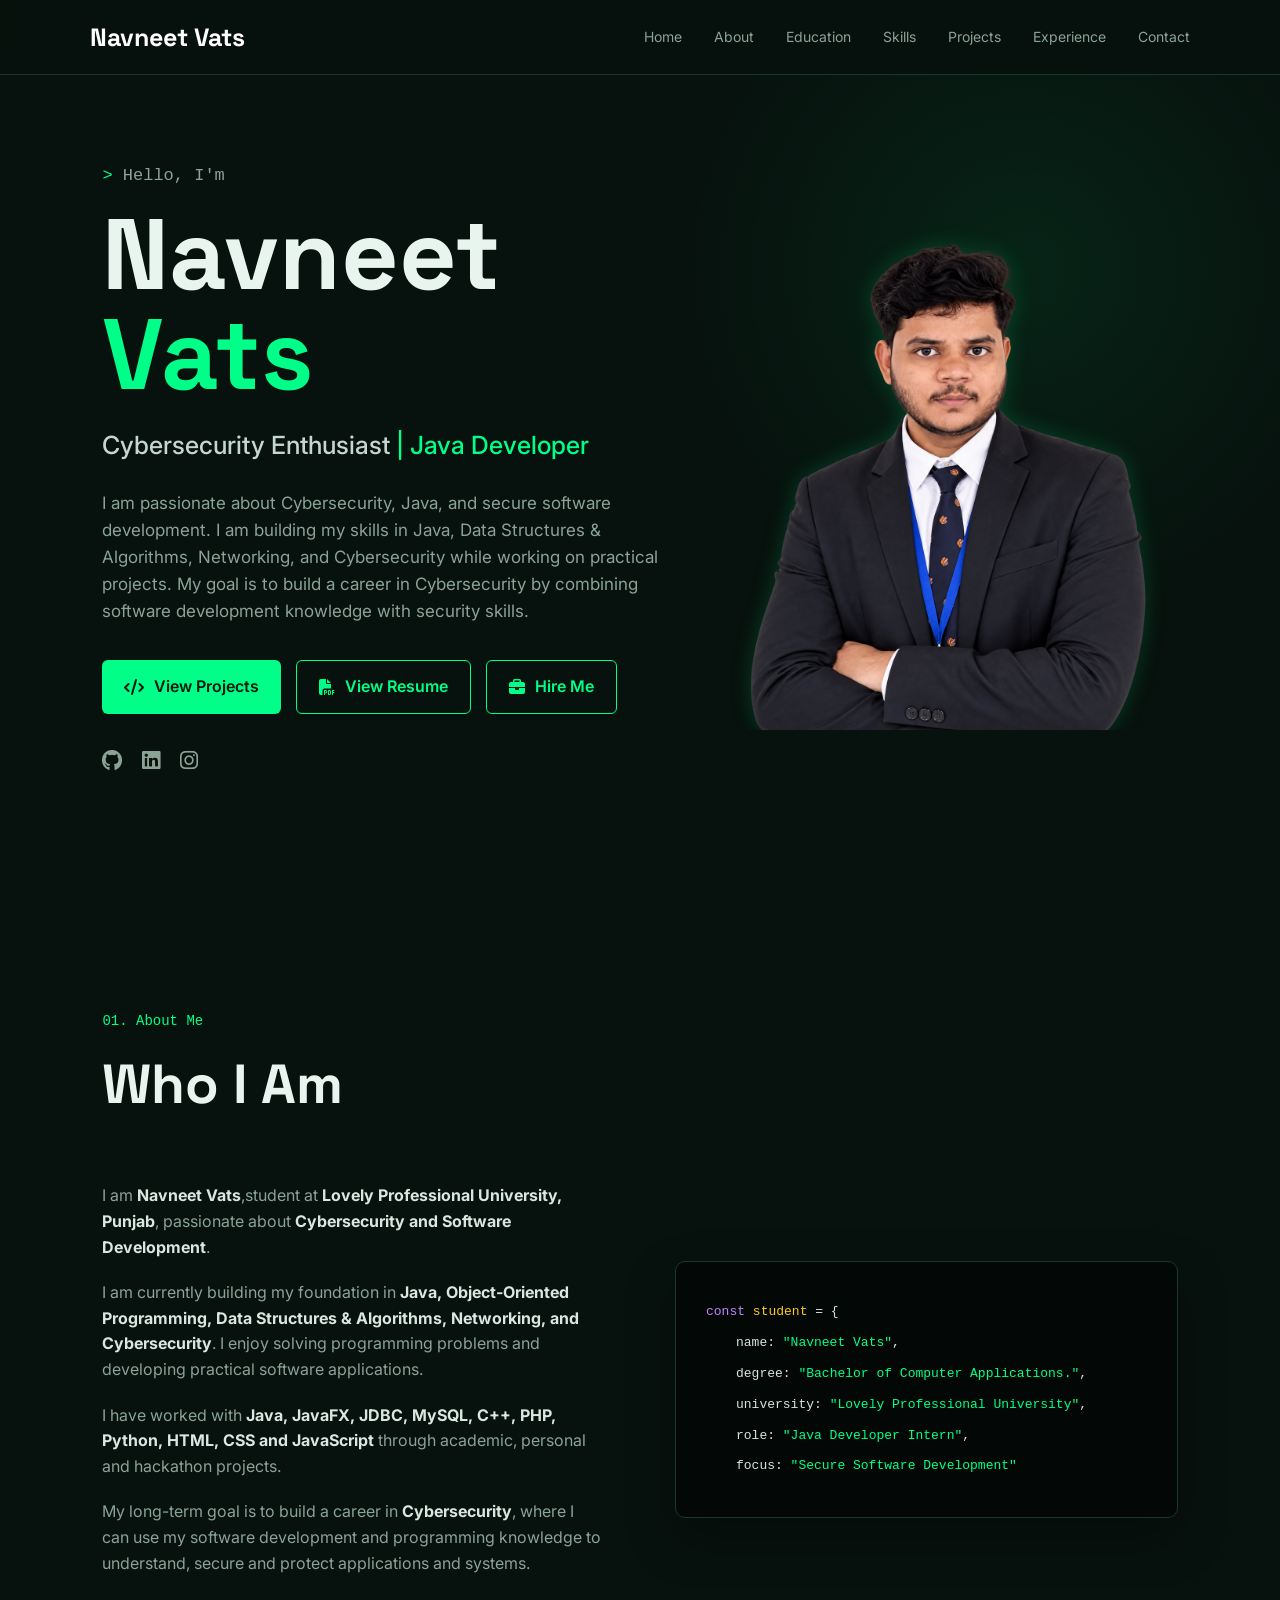
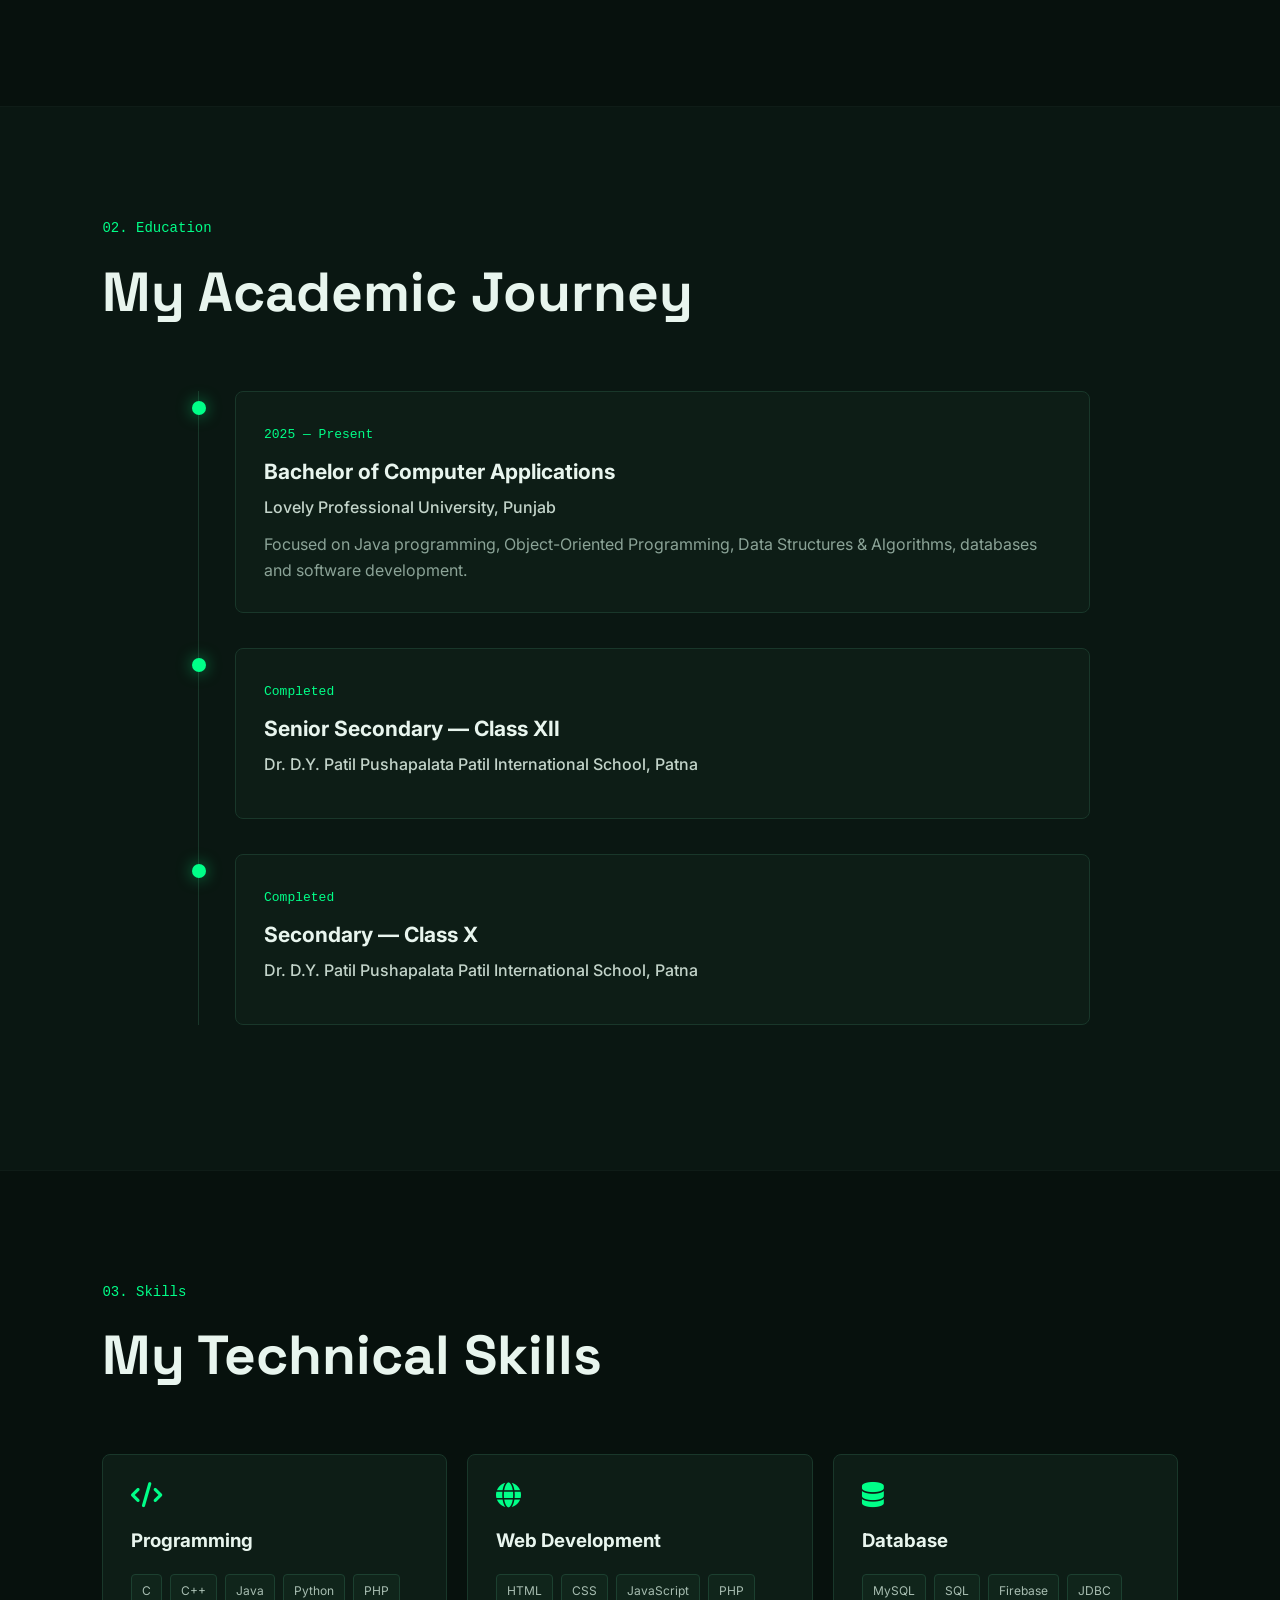
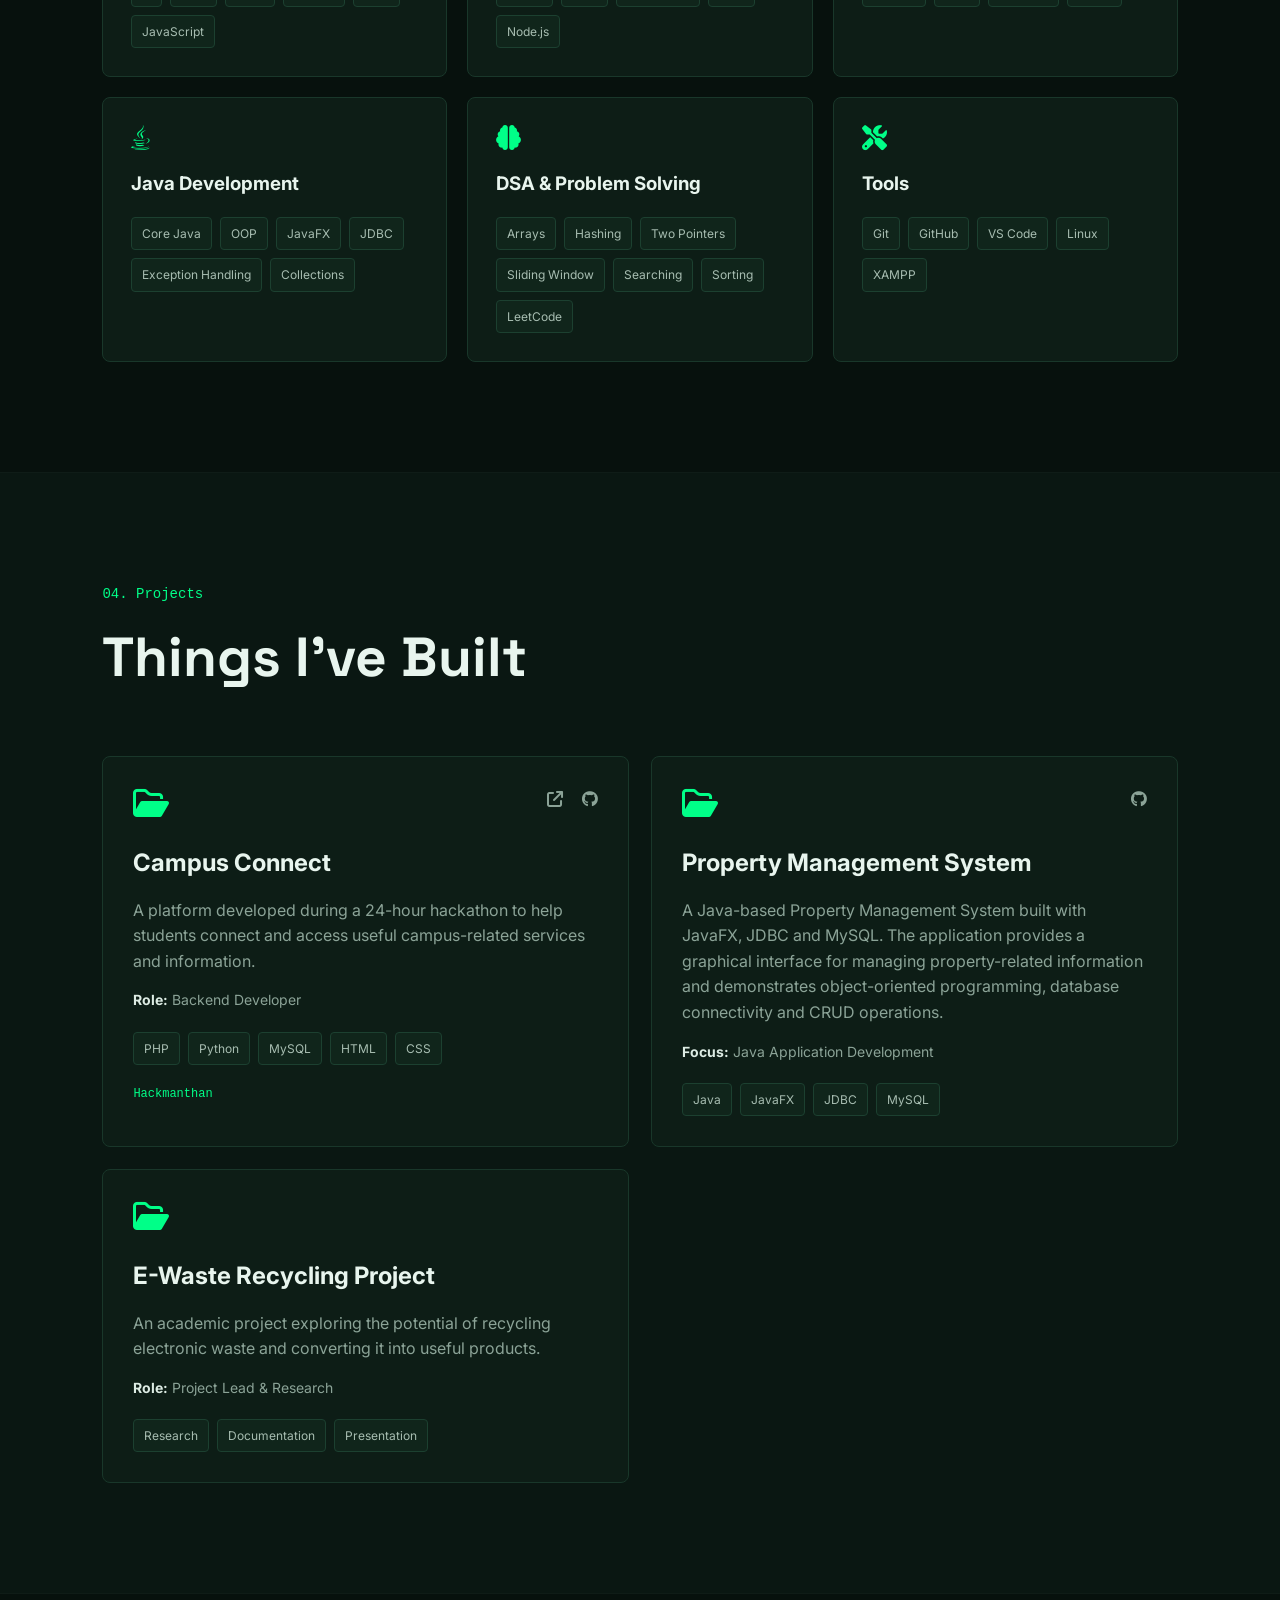
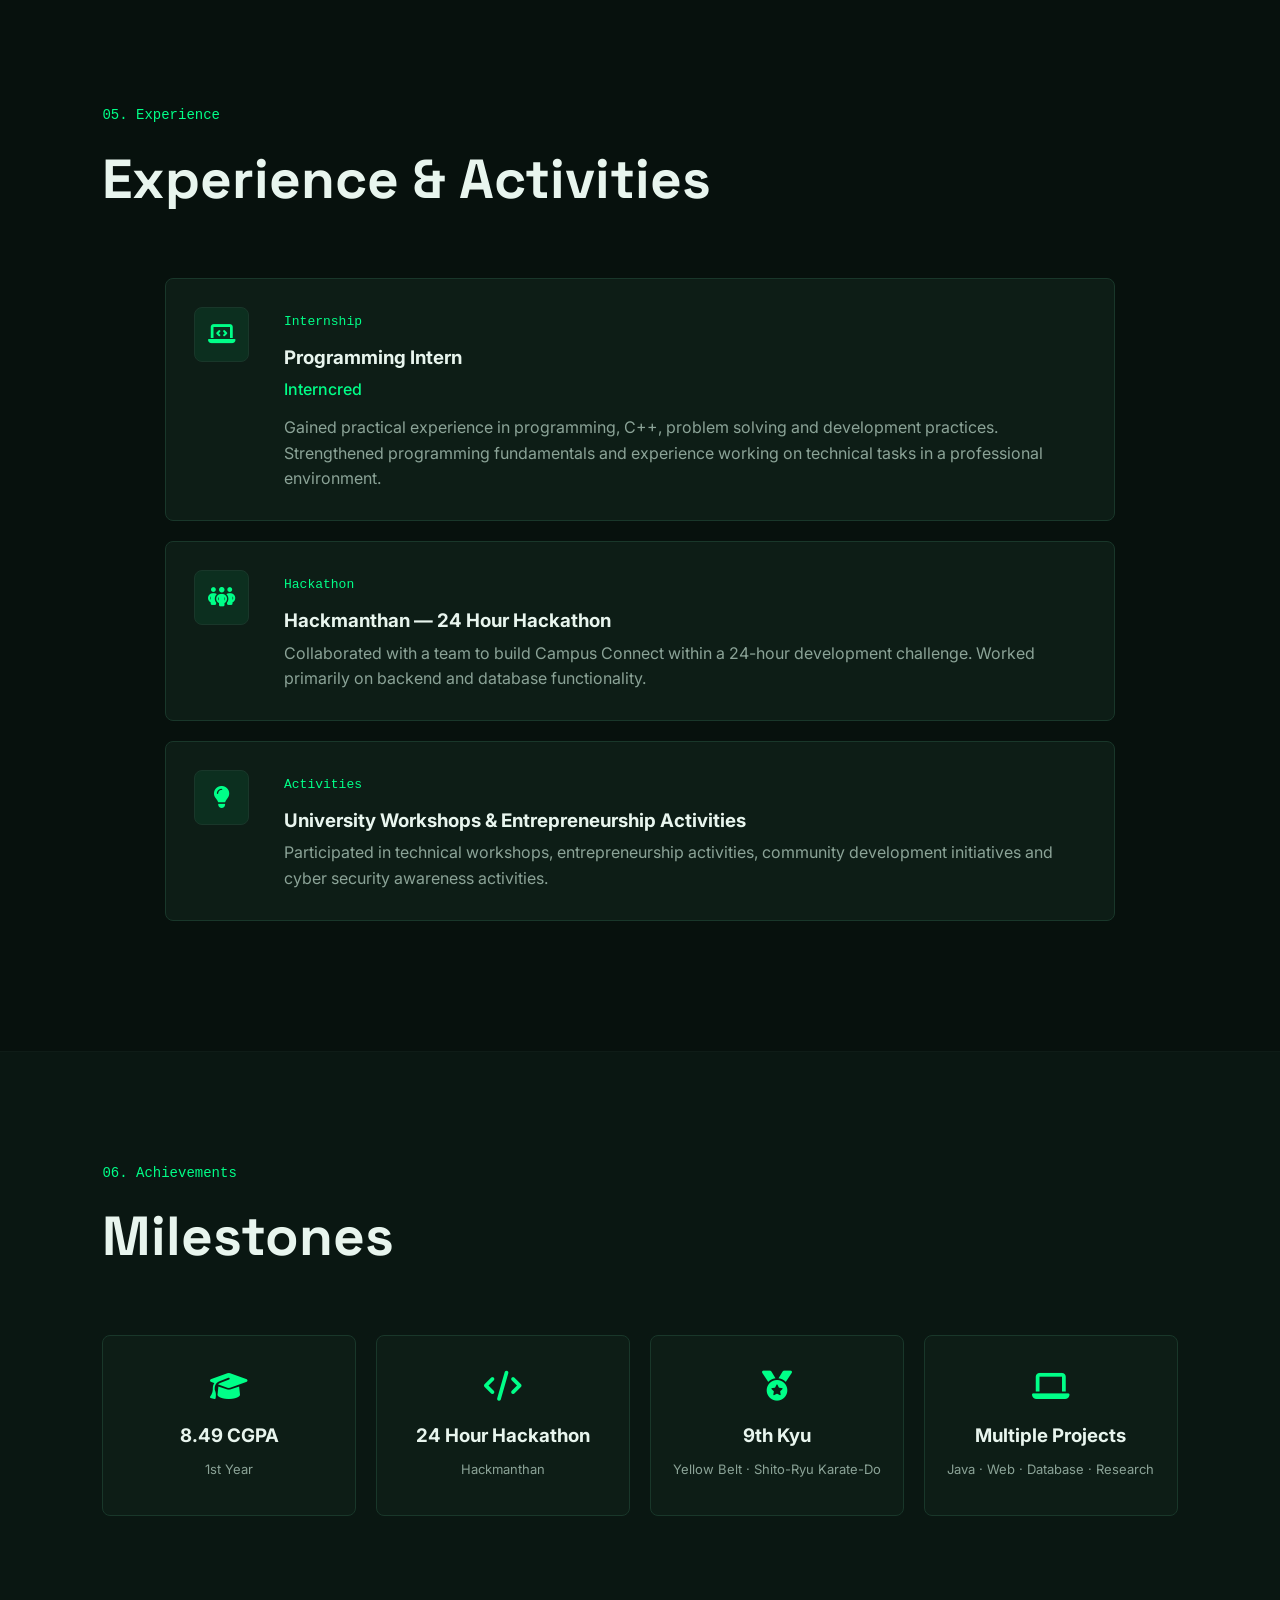
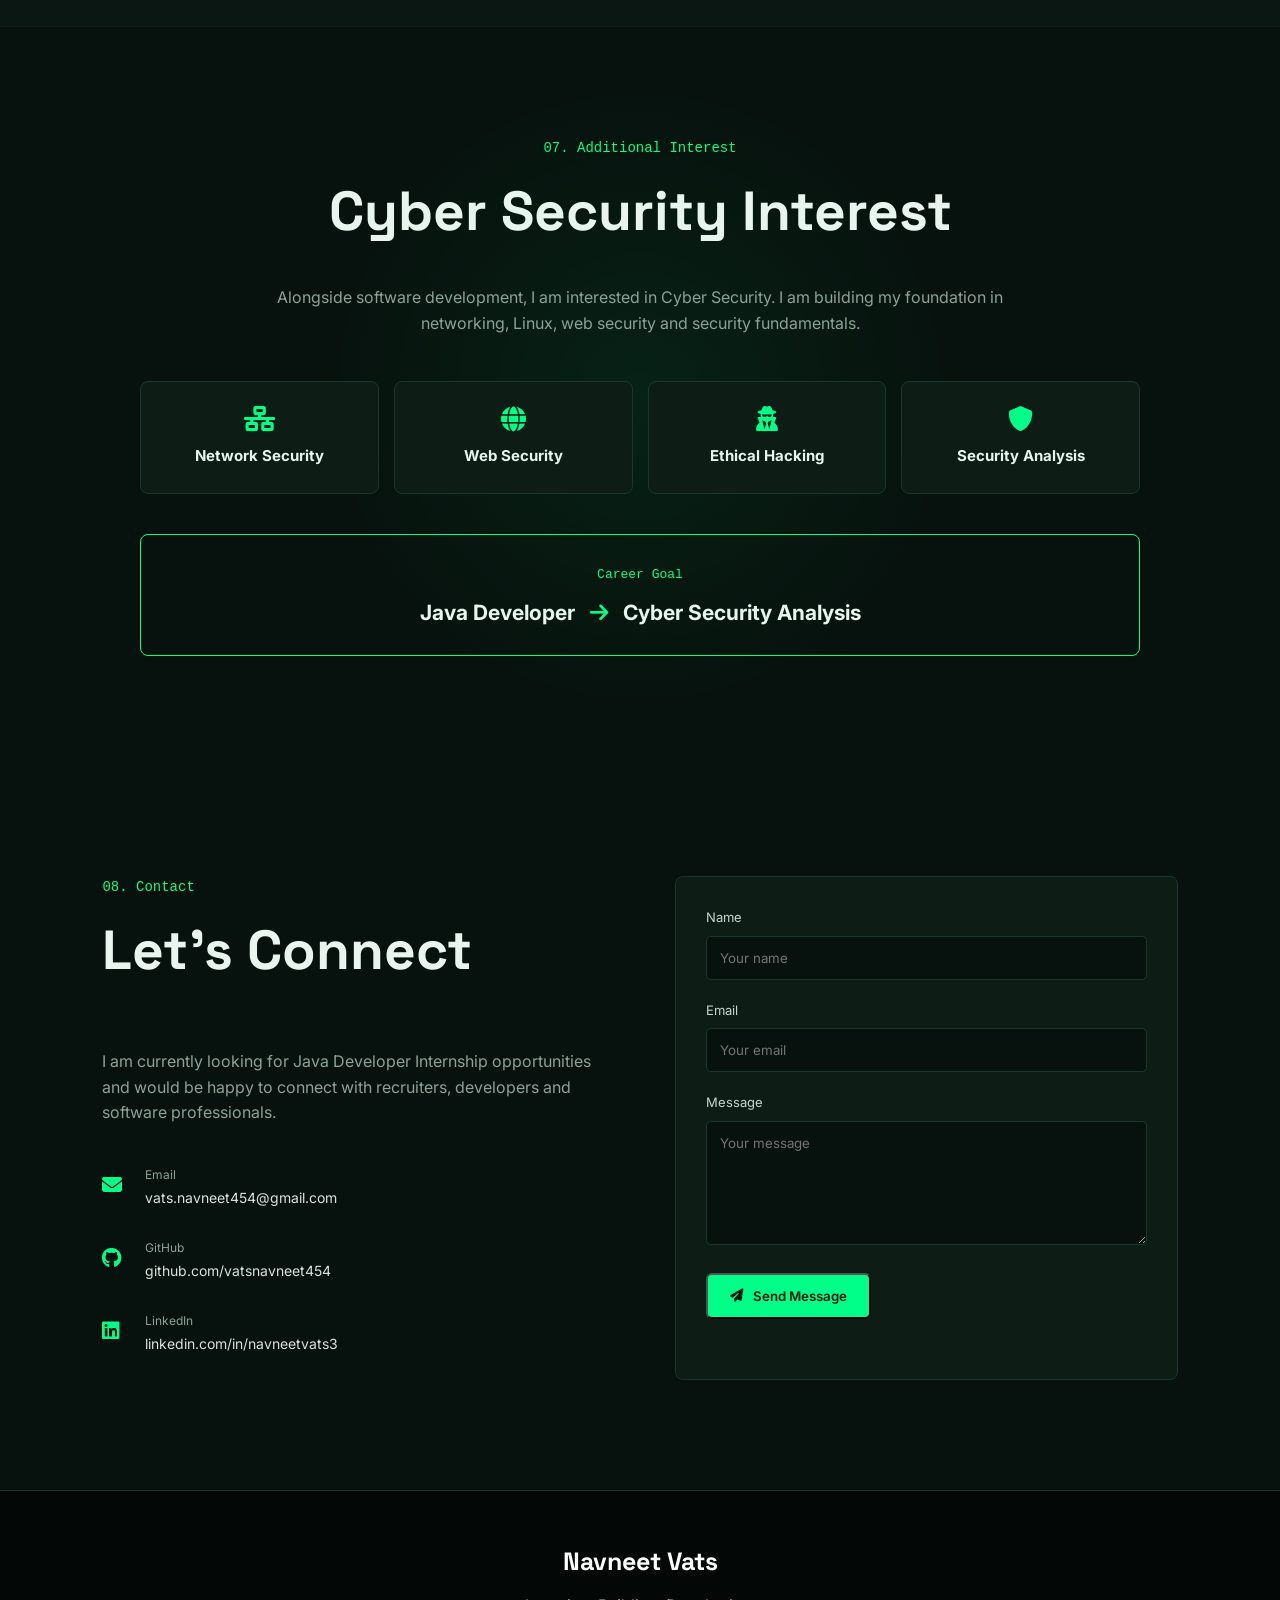
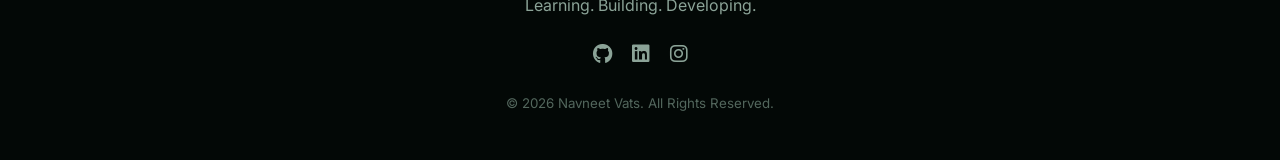
==== index.html @ 46a9fe03 "thora changes kiye hai to dekh lena" ====
<!DOCTYPE html>
<html lang="en">

<head>
    <meta charset="UTF-8">
    <meta name="viewport" content="width=device-width, initial-scale=1.0">

    <title>Navneet Vats | Java Developer Intern</title>



    <!-- Google Font -->
    <link rel="preconnect" href="https://fonts.googleapis.com">
    <link rel="preconnect" href="https://fonts.gstatic.com" crossorigin>
    <link
        href="https://fonts.googleapis.com/css2?family=Inter:wght@400;500;600;700;800&family=Space+Grotesk:wght@500;600;700&display=swap"
        rel="stylesheet">

    <!-- Icons -->
    <link rel="stylesheet" href="https://cdnjs.cloudflare.com/ajax/libs/font-awesome/6.5.2/css/all.min.css">
    <link rel="stylesheet" href="style.css">

<style>
    .photo-terminal-body {
        display: flex;
        align-items: flex-end;
        justify-content: center;
        padding: 0;
        min-height: 430px;
        overflow: hidden;
        background: transparent;
    }

    .profile-photo {
        display: block;
        width: 600px;
        height: 520px;
        object-fit: contain;
        object-position: center bottom;

        /* Remove the white-looking image box */
        background: transparent;

        /* Remove border */
        border: none;

        /* Soft green glow */
        filter: drop-shadow(0 0 10px rgba(0, 255, 136, 0.18));
    }

    @media (max-width: 900px) {
        .photo-terminal-body {
            min-height: 500px;
        }

        .profile-photo {
            width: 600px;
            height: 500px;
        }
    }
</style>

</head>

<body>

    <!-- ================= NAVBAR ================= -->

    <header class="navbar">

        <div class="logo">
            <span></span>Navneet Vats<span></span>
        </div>

        <nav id="navMenu">
            <a href="#home">Home</a>
            <a href="#about">About</a>
            <a href="#education">Education</a>
            <a href="#skills">Skills</a>
            <a href="#projects">Projects</a>
            <a href="#experience">Experience</a>
            <a href="#contact">Contact</a>
        </nav>

        <button class="menu-btn" id="menuBtn">
            <i class="fa-solid fa-bars"></i>
        </button>

    </header>


    <!-- ================= HOME ================= -->

    <section id="home" class="hero">

        <div class="hero-content">

            <p class="intro">
                <span class="green">></span> Hello, I'm
            </p>

            <h1>Navneet <span>Vats</span></h1>

            <h2>
                Cybersecurity Enthusiast <span>| Java Developer</span>
            </h2>

            <p class="hero-description">
                I am passionate about Cybersecurity, Java, and secure software development. I am building
                my skills in Java, Data Structures & Algorithms, Networking, and Cybersecurity while working on
                practical projects. My goal is to build a career in Cybersecurity by combining software development
                knowledge with security skills. </p>

            <div class="hero-buttons">

                <a href="#projects" class="btn primary">
                    <i class="fa-solid fa-code"></i>
                    View Projects
                </a>

                <a href="https://drive.google.com/file/d/1guQV1LqGfecmVxxPYoGbO5y66MSY2CzA/view?usp=sharing"
                    class="btn secondary" target="_blank" rel="noopener noreferrer" aria-label="View Resume">
                    <i class="fa-solid fa-file-pdf"></i>
                    View Resume
                </a>

                <a href="#contact" class="btn secondary">
                    <i class="fa-solid fa-briefcase"></i>
                    Hire Me
                </a>

            </div>

            <div class="social-links">

                <a href="https://github.com/vatsnavneet454" target="_blank" rel="noopener noreferrer"
                    aria-label="GitHub">
                    <i class="fa-brands fa-github"></i>
                </a>

                <a href="https://www.linkedin.com/in/navneetvats3/" target="_blank" rel="noopener noreferrer"
                    aria-label="LinkedIn">
                    <i class="fa-brands fa-linkedin"></i>
                </a>

                <a href="https://www.instagram.com/navneet.vats03/" target="_blank" rel="noopener noreferrer"
                    aria-label="Instagram">
                    <i class="fa-brands fa-instagram"></i>
                </a>

            </div>

        </div>


        <!-- JAVA DEVELOPER TERMINAL -->

        <!-- <div class="terminal"> -->

            <!-- <div class="terminal-header">

            <div class="dots">
                <span></span>
                <span></span>
                <span></span>
            </div>

            <p>navneet@developer:~</p>

        </div> -->

            <div class="terminal-body photo-terminal-body">

                <img src="image.png" alt="Navneet Vats" class="profile-photo">

                <!-- <!-- </div> -->

            </div>

    </section>


    <!-- ================= ABOUT ================= -->

    <section id="about" class="section">

        <div class="section-title">

            <p>01. About Me</p>

            <h2>Who I Am</h2>

        </div>


        <div class="about-container">

            <div class="about-text">

                <p>
                    I am <strong>Navneet Vats</strong>,student at
                    <strong>Lovely Professional University, Punjab</strong>,
                    passionate about <strong>Cybersecurity and Software Development</strong>.
                </p>

                <p>
                    I am currently building my foundation in <strong>Java, Object-Oriented
                        Programming, Data Structures & Algorithms, Networking, and Cybersecurity</strong>.
                    I enjoy solving programming problems and developing practical software applications.
                </p>

                <p>
                    I have worked with <strong>Java, JavaFX, JDBC, MySQL, C++, PHP, Python,
                        HTML, CSS and JavaScript</strong> through academic, personal and hackathon projects.
                </p>

                <p>
                    My long-term goal is to build a career in <strong>Cybersecurity</strong>,
                    where I can use my software development and programming knowledge to understand,
                    secure and protect applications and systems.
                </p>
            </div>


            <div class="about-card">

                <div class="code-line">
                    <span class="purple">const</span>
                    <span class="yellow">student</span> =
                    {
                </div>

                <div class="code-line indent">
                    name:
                    <span class="green-text">"Navneet Vats"</span>,
                </div>

                <div class="code-line indent">
                    degree:
                    <span class="green-text">"Bachelor of Computer Applications."</span>,
                </div>

                <div class="code-line indent">
                    university:
                    <span class="green-text">"Lovely Professional University"</span>,
                </div>

                <div class="code-line indent">
                    role:
                    <span class="green-text">"Java Developer Intern"</span>,
                </div>

                <div class="code-line indent">
                    focus:
                    <span class="green-text">"Secure Software Development"</span>
                </div>


            </div>

        </div>

    </section>


    <!-- ================= EDUCATION ================= -->

    <section id="education" class="section dark-section">

        <div class="section-title">

            <p>02. Education</p>

            <h2>My Academic Journey</h2>

        </div>


        <div class="timeline">

            <div class="timeline-item">

                <div class="timeline-dot"></div>

                <div class="timeline-card">

                    <span class="date">2025 — Present</span>

                    <h3>Bachelor of Computer Applications</h3>

                    <h4>Lovely Professional University, Punjab</h4>

                    <p>
                        Focused on Java programming, Object-Oriented Programming,
                        Data Structures & Algorithms, databases and software development.
                    </p>
                    <!-- 
                <div class="tag">CGPA: 8.35</div> -->

                </div>

            </div>


            <div class="timeline-item">

                <div class="timeline-dot"></div>

                <div class="timeline-card">

                    <span class="date">Completed</span>

                    <h3>Senior Secondary — Class XII</h3>

                    <h4>Dr. D.Y. Patil Pushapalata Patil International School, Patna</h4>

                  
                    <!-- <div class="tag">58.6%</div> -->

                </div>

            </div>


            <div class="timeline-item">

                <div class="timeline-dot"></div>

                <div class="timeline-card">

                    <span class="date">Completed</span>

                    <h3>Secondary — Class X</h3>

                    <h4>Dr. D.Y. Patil Pushapalata Patil International School, Patna</h4>

                </div>

            </div>

        </div>

    </section>


    <!-- ================= SKILLS ================= -->

    <section id="skills" class="section">

        <div class="section-title">

            <p>03. Skills</p>

            <h2>My Technical Skills</h2>

        </div>


        <div class="skills-grid">

            <div class="skill-card">

                <i class="fa-solid fa-code"></i>

                <h3>Programming</h3>

                <div class="skill-tags">

                    <span>C</span>
                    <span>C++</span>
                    <span>Java</span>
                    <span>Python</span>
                    <span>PHP</span>
                    <span>JavaScript</span>

                </div>

            </div>


            <div class="skill-card">

                <i class="fa-solid fa-globe"></i>

                <h3>Web Development</h3>

                <div class="skill-tags">

                    <span>HTML</span>
                    <span>CSS</span>
                    <span>JavaScript</span>
                    <span>PHP</span>
                    <span>Node.js</span>

                </div>

            </div>


            <div class="skill-card">

                <i class="fa-solid fa-database"></i>

                <h3>Database</h3>

                <div class="skill-tags">

                    <span>MySQL</span>
                    <span>SQL</span>
                    <span>Firebase</span>
                    <span>JDBC</span>

                </div>

            </div>


            <div class="skill-card">

                <i class="fa-brands fa-java"></i>

                <h3>Java Development</h3>

                <div class="skill-tags">

                    <span>Core Java</span>
                    <span>OOP</span>
                    <span>JavaFX</span>
                    <span>JDBC</span>
                    <span>Exception Handling</span>
                    <span>Collections</span>

                </div>

            </div>


            <div class="skill-card">

                <i class="fa-solid fa-brain"></i>

                <h3>DSA & Problem Solving</h3>

                <div class="skill-tags">

                    <span>Arrays</span>
                    <span>Hashing</span>
                    <span>Two Pointers</span>
                    <span>Sliding Window</span>
                    <span>Searching</span>
                    <span>Sorting</span>
                    <span>LeetCode</span>

                </div>

            </div>


            <div class="skill-card">

                <i class="fa-solid fa-screwdriver-wrench"></i>

                <h3>Tools</h3>

                <div class="skill-tags">

                    <span>Git</span>
                    <span>GitHub</span>
                    <span>VS Code</span>
                    <span>Linux</span>
                    <span>XAMPP</span>

                </div>

            </div>

        </div>

    </section>


    <!-- ================= PROJECTS ================= -->

    <section id="projects" class="section dark-section">

        <div class="section-title">

            <p>04. Projects</p>

            <h2>Things I've Built</h2>

        </div>


        <div class="projects-grid">


            <!-- PROJECT 1 -->

            <article class="project-card">

                <div class="project-top">

                    <i class="fa-regular fa-folder-open folder"></i>

                    <div>

                        <a href="#" class="project-link">
                            <i class="fa-solid fa-arrow-up-right-from-square"></i>
                        </a>

                        <a href="#" class="project-link">
                            <i class="fa-brands fa-github"></i>
                        </a>

                    </div>

                </div>

                <h3>Campus Connect</h3>

                <p>
                    A platform developed during a 24-hour hackathon to help
                    students connect and access useful campus-related services
                    and information.
                </p>

                <p class="role">
                    <strong>Role:</strong> Backend Developer
                </p>

                <div class="project-tech">

                    <span>PHP</span>
                    <span>Python</span>
                    <span>MySQL</span>
                    <span>HTML</span>
                    <span>CSS</span>

                </div>

                <div class="project-event">
                    Hackmanthan 
                </div>

            </article>


            <!-- PROJECT 2 -->

            <article class="project-card">

                <div class="project-top">

                    <i class="fa-regular fa-folder-open folder"></i>

                    <div>

                        <a href="https://github.com/vatsnavneet454/Property-Management-System" target="_blank"
                            class="project-link">

                            <i class="fa-brands fa-github"></i>

                        </a>

                    </div>

                </div>

                <h3>Property Management System</h3>

                <p>
                    A Java-based Property Management System built with JavaFX,
                    JDBC and MySQL. The application provides a graphical interface
                    for managing property-related information and demonstrates
                    object-oriented programming, database connectivity and CRUD operations.
                </p>

                <p class="role">
                    <strong>Focus:</strong> Java Application Development
                </p>

                <div class="project-tech">

                    <span>Java</span>
                    <span>JavaFX</span>
                    <span>JDBC</span>
                    <span>MySQL</span>

                </div>

            </article>

            <!-- 
        <!-- PROJECT 3 -->

            <article class="project-card">

                <div class="project-top">

                    <i class="fa-regular fa-folder-open folder"></i>

                </div>

                <h3>E-Waste Recycling Project</h3>

                <p>
                    An academic project exploring the potential of recycling
                    electronic waste and converting it into useful products.
                </p>

                <p class="role">
                    <strong>Role:</strong> Project Lead & Research
                </p>

                <div class="project-tech">

                    <span>Research</span>
                    <span>Documentation</span>
                    <span>Presentation</span>

                </div>

            </article>
            <!-- 

        PROJECT 4

        <article class="project-card">

            <div class="project-top">

                <i class="fa-regular fa-folder-open folder"></i>

            </div>

            <h3>Personal Portfolio</h3>

            <p>
                A responsive personal portfolio website designed to
                showcase my education, skills, projects, achievements
                and career interests.
            </p>

            <div class="project-tech">

                <span>HTML</span>
                <span>CSS</span>
                <span>JavaScript</span>

            </div>

        </article> -->

        </div>

    </section>


    <!-- ================= EXPERIENCE ================= -->

    <section id="experience" class="section">

        <div class="section-title">

            <p>05. Experience</p>

            <h2>Experience & Activities</h2>

        </div>


        <div class="experience-container">


            <div class="experience-card">

                <div class="experience-icon">
                    <i class="fa-solid fa-laptop-code"></i>
                </div>

                <div>

                    <span class="date">Internship</span>

                    <h3>Programming Intern</h3>

                    <h4>Interncred</h4>

                    <p>
                        Gained practical experience in programming, C++,
                        problem solving and development practices. Strengthened
                        programming fundamentals and experience working on
                        technical tasks in a professional environment.
                    </p>

                </div>

            </div>


            <div class="experience-card">

                <div class="experience-icon">
                    <i class="fa-solid fa-people-group"></i>
                </div>

                <div>

                    <span class="date">Hackathon</span>

                    <h3>Hackmanthan — 24 Hour Hackathon</h3>

                    <p>
                        Collaborated with a team to build Campus Connect
                        within a 24-hour development challenge. Worked
                        primarily on backend and database functionality.
                    </p>

                </div>

            </div>


            <div class="experience-card">

                <div class="experience-icon">
                    <i class="fa-solid fa-lightbulb"></i>
                </div>

                <div>

                    <span class="date">Activities</span>

                    <h3>University Workshops & Entrepreneurship Activities</h3>

                    <p>
                        Participated in technical workshops, entrepreneurship
                        activities, community development initiatives and
                        cyber security awareness activities.
                    </p>

                </div>

            </div>

        </div>

    </section>


    <!-- ================= ACHIEVEMENTS ================= -->

    <section id="achievements" class="section dark-section">

        <div class="section-title">

            <p>06. Achievements</p>

            <h2>Milestones</h2>

        </div>


        <div class="achievement-grid">

            <div class="achievement-card">

                <i class="fa-solid fa-graduation-cap"></i>

                <h3>8.49 CGPA</h3>

                <p>1st Year</p>

            </div>


            <div class="achievement-card">

                <i class="fa-solid fa-code"></i>

                <h3>24 Hour Hackathon</h3>

                <p>Hackmanthan</p>

            </div>


            <div class="achievement-card">

                <i class="fa-solid fa-medal"></i>

                <h3>9th Kyu</h3>

                <p>Yellow Belt · Shito-Ryu Karate-Do</p>

            </div>


            <div class="achievement-card">

                <i class="fa-solid fa-laptop"></i>

                <h3>Multiple Projects</h3>

                <p>Java · Web · Database · Research</p>

            </div>

        </div>

    </section>


    <!-- ================= CYBER SECURITY ================= -->

    <section id="cybersecurity" class="section cyber-section">

        <div class="cyber-content">

            <div class="section-title">

                <p>07. Additional Interest</p>

                <h2>Cyber Security Interest</h2>

            </div>

            <p>
                Alongside software development, I am interested in Cyber Security.
                I am building my foundation in networking, Linux, web security
                and security fundamentals.
            </p>

            <div class="cyber-grid">

                <div>
                    <i class="fa-solid fa-network-wired"></i>
                    <h3>Network Security</h3>
                </div>

                <div>
                    <i class="fa-solid fa-globe"></i>
                    <h3>Web Security</h3>
                </div>

                <div>
                    <i class="fa-solid fa-user-secret"></i>
                    <h3>Ethical Hacking</h3>
                </div>

                <div>
                    <i class="fa-solid fa-shield"></i>
                    <h3>Security Analysis</h3>
                </div>

            </div>

            <div class="career-goal">

                <span>Career Goal</span>

                <h3>
                    Java Developer
                    <i class="fa-solid fa-arrow-right"></i>
                    Cyber Security Analysis
                </h3>

            </div>

        </div>

    </section>


    <!-- ================= CONTACT ================= -->

    <section id="contact" class="section">

        <div class="contact-container">

            <div class="contact-info">

                <div class="section-title">

                    <p>08. Contact</p>

                    <h2>Let's Connect</h2>

                </div>

                <p>
                    I am currently looking for Java Developer Internship
                    opportunities and would be happy to connect with recruiters,
                    developers and software professionals.
                </p>

                <div class="contact-details">

                    <div>
                        <i class="fa-solid fa-envelope"></i>

                        <div>
                            <span>Email</span>
                            <p><a href="mailto:vats.navneet454@gmail.com">vats.navneet454@gmail.com</a></p>
                        </div>

                    </div>


                    <div>
                        <i class="fa-brands fa-github"></i>

                        <div>
                            <span>GitHub</span>
                            <p><a href="https://github.com/vatsnavneet454" target="_blank"
                                    rel="noopener noreferrer">github.com/vatsnavneet454</a></p>
                        </div>

                    </div>


                    <div>
                        <i class="fa-brands fa-linkedin"></i>

                        <div>
                            <span>LinkedIn</span>
                            <p><a href="https://www.linkedin.com/in/navneetvats3/" target="_blank"
                                    rel="noopener noreferrer">linkedin.com/in/navneetvats3</a></p>
                        </div>

                    </div>

                </div>

            </div>

            <form class="contact-form" id="contactForm" action="https://formspree.io/f/mljdjdep" method="POST">

                <div class="form-group">
                    <!-- 
                <label>Name</label>

                <input type="text"
                       id="name"
                       placeholder="Your name"
                       required>

            </div>


            <div class="form-group">

                <label>Email</label>

                <input type="email"
                       id="email"
                       placeholder="Your email"
                       required>

            </div>


            <div class="form-group">

                <label>Message</label>

                <textarea id="message"
                          rows="6"
                          placeholder="Your message"
                          required></textarea> -->

                    <!-- </div> -->
                    <form class="contact-form" id="contactForm" action="https://formspree.io/f/mljdjdep" method="POST">

                        <div class="form-group">
                            <label>Name</label>
                            <input type="text" id="name" name="name" placeholder="Your name" required>
                        </div>

                        <div class="form-group">
                            <label>Email</label>
                            <input type="email" id="email" name="email" placeholder="Your email" required>
                        </div>

                        <div class="form-group">
                            <label>Message</label>
                            <textarea id="message" name="message" rows="6" placeholder="Your message"
                                required></textarea>
                        </div>

                        <button type="submit" class="btn primary">
                            <i class="fa-solid fa-paper-plane"></i>
                            Send Message
                        </button>

                    </form>
                    <!-- 

            <button type="submit" class="btn primary">

                <i class="fa-solid fa-paper-plane"></i>

                Send Message

            </button>

        </form> -->

                </div>

    </section>


    <!-- ================= FOOTER ================= -->

    <footer>

        <div class="footer-logo">
            <span></span>Navneet Vats<span></span>
        </div>

        <p>
            Learning. Building. Developing.
        </p>

        <div class="footer-social">

            <a href="https://github.com/vatsnavneet454" target="_blank" rel="noopener noreferrer" aria-label="GitHub">
                <i class="fa-brands fa-github"></i>
            </a>

            <a href="https://www.linkedin.com/in/navneetvats3/" target="_blank" rel="noopener noreferrer"
                aria-label="LinkedIn">
                <i class="fa-brands fa-linkedin"></i>
            </a>

            <a href="https://www.instagram.com/navneet.vats03/" target="_blank" rel="noopener noreferrer"
                aria-label="Instagram">
                <i class="fa-brands fa-instagram"></i>
            </a>

        </div>

        <small>
            © 2026 Navneet Vats. All Rights Reserved.
        </small>

    </footer>


    <script src="script.js"></script>

</body>

</html>
---- style.css ----
/* =========================
   RESET
========================= */

* {
    margin: 0;
    padding: 0;
    box-sizing: border-box;
}

html {
    scroll-behavior: smooth;
}

body {
    font-family: "Inter", sans-serif;
    background: #07110d;
    color: #e8f5ee;
    line-height: 1.6;
}

a {
    text-decoration: none;
    color: inherit;
}

button,
input,
textarea {
    font-family: inherit;
}


/* =========================
   VARIABLES
========================= */

:root {
    --bg: #07110d;
    --bg2: #0a1712;
    --card: #0d1d16;
    --border: #19372a;

    --green: #00ff88;
    --green-dark: #00c96a;

    --text: #e8f5ee;
    --muted: #8ba397;

    --blue: #57a6ff;
    --purple: #c084fc;
    --yellow: #facc15;
}


/* =========================
   NAVBAR
========================= */

.navbar {
    position: fixed;
    top: 0;
    left: 0;

    width: 100%;
    height: 75px;

    display: flex;
    align-items: center;
    justify-content: space-between;

    padding: 0 7%;

    background: rgba(7, 17, 13, 0.92);

    border-bottom: 1px solid var(--border);

    backdrop-filter: blur(12px);

    z-index: 1000;
}

.logo,
.footer-logo {
    font-family: "Space Grotesk", sans-serif;

    font-size: 25px;
    font-weight: 700;

    color: white;
}

.logo span,
.footer-logo span {
    color: var(--green);
}

.navbar nav {
    display: flex;
    gap: 32px;
}

.navbar nav a {
    color: var(--muted);

    font-size: 14px;

    transition: 0.3s;
}

.navbar nav a:hover {
    color: var(--green);
}

.menu-btn {
    display: none;

    border: none;

    background: none;

    color: var(--green);

    font-size: 24px;

    cursor: pointer;
}


/* =========================
   HERO
========================= */

.hero {
    min-height: 100vh;

    display: grid;

    grid-template-columns: 1.1fr 0.9fr;

    align-items: center;

    gap: 60px;

    padding: 120px 8% 80px;

    background:
        radial-gradient(
            circle at 80% 30%,
            rgba(0, 255, 136, 0.08),
            transparent 30%
        );
}

.intro {
    color: var(--muted);

    font-family: monospace;

    font-size: 17px;

    margin-bottom: 15px;
}

.green {
    color: var(--green);
}

.hero h1 {
    font-family: "Space Grotesk", sans-serif;

    font-size: clamp(55px, 8vw, 100px);

    line-height: 1;

    margin-bottom: 20px;
}

.hero h1 span {
    color: var(--green);
}

.hero h2 {
    color: #c4d6cd;

    font-size: clamp(18px, 2vw, 25px);

    font-weight: 500;

    margin-bottom: 25px;
}

.hero h2 span {
    color: var(--green);
}

.hero-description {
    max-width: 650px;

    color: var(--muted);

    font-size: 17px;

    margin-bottom: 35px;
}


/* BUTTONS */

.hero-buttons {
    display: flex;

    gap: 15px;

    flex-wrap: wrap;
}

.btn {
    display: inline-flex;

    align-items: center;

    justify-content: center;

    gap: 10px;

    padding: 13px 22px;

    border-radius: 6px;

    font-weight: 600;

    transition: 0.3s;

    cursor: pointer;
}

.btn.primary {
    background: var(--green);

    color: #001b0e;
}

.btn.primary:hover {
    background: #52ffad;

    transform: translateY(-3px);

    box-shadow: 0 10px 30px rgba(0, 255, 136, 0.2);
}

.btn.secondary {
    border: 1px solid var(--green);

    color: var(--green);
}

.btn.secondary:hover {
    background: rgba(0, 255, 136, 0.08);

    transform: translateY(-3px);
}


/* SOCIAL */

.social-links {
    display: flex;

    gap: 20px;

    margin-top: 30px;
}

.social-links a {
    color: var(--muted);

    font-size: 21px;

    transition: 0.3s;
}

.social-links a:hover {
    color: var(--green);

    transform: translateY(-3px);
}


/* =========================
   TERMINAL
========================= */

.terminal {
    background: #030806;

    border: 1px solid var(--border);

    border-radius: 10px;

    overflow: hidden;

    box-shadow: 0 30px 70px rgba(0, 0, 0, 0.5);

    animation: float 4s ease-in-out infinite;
}

@keyframes float {

    0%,
    100% {
        transform: translateY(0);
    }

    50% {
        transform: translateY(-10px);
    }
}

.terminal-header {
    height: 45px;

    display: flex;

    align-items: center;

    justify-content: center;

    position: relative;

    border-bottom: 1px solid #14261e;

    color: #788b82;

    font-family: monospace;
}

.dots {
    position: absolute;

    left: 15px;

    display: flex;

    gap: 6px;
}

.dots span {
    width: 11px;

    height: 11px;

    border-radius: 50%;

    background: #526158;
}

.terminal-body {
    padding: 28px;

    font-family: "Courier New", monospace;

    font-size: 14px;

    min-height: 320px;
}

.terminal-body p {
    margin-bottom: 15px;
}

.terminal-output {
    color: #c3d4ca;

    margin-left: 10px;
}

.blue {
    color: var(--blue);
}

.cursor {
    color: var(--green);

    animation: blink 1s infinite;
}

@keyframes blink {
    50% {
        opacity: 0;
    }
}


/* =========================
   SECTIONS
========================= */

.section {
    padding: 110px 8%;
}

.dark-section {
    background: var(--bg2);

    border-top: 1px solid rgba(255, 255, 255, 0.02);

    border-bottom: 1px solid rgba(255, 255, 255, 0.02);
}

.section-title {
    margin-bottom: 55px;
}

.section-title p {
    color: var(--green);

    font-family: monospace;

    font-size: 14px;

    margin-bottom: 8px;
}

.section-title h2 {
    font-family: "Space Grotesk", sans-serif;

    font-size: clamp(35px, 5vw, 55px);
}


/* =========================
   ABOUT
========================= */

.about-container {
    display: grid;

    grid-template-columns: 1fr 1fr;

    gap: 70px;

    align-items: center;
}

.about-text p {
    color: var(--muted);

    margin-bottom: 20px;

    font-size: 16px;
}

.about-text strong {
    color: #d8e7df;
}

.about-card {
    background: #030806;

    border: 1px solid var(--border);

    border-radius: 10px;

    padding: 30px;

    font-family: monospace;

    box-shadow: 0 20px 50px rgba(0, 0, 0, 0.25);
}

.code-line {
    margin: 10px 0;

    color: #d5e5dc;
}

.indent {
    padding-left: 30px;
}

.purple {
    color: var(--purple);
}

.yellow {
    color: var(--yellow);
}

.green-text {
    color: var(--green);
}


/* =========================
   EDUCATION
========================= */

.timeline {
    max-width: 900px;

    margin: auto;

    position: relative;
}

.timeline::before {
    content: "";

    position: absolute;

    left: 8px;

    top: 0;

    bottom: 0;

    width: 1px;

    background: var(--border);
}

.timeline-item {
    position: relative;

    padding-left: 45px;

    margin-bottom: 35px;
}

.timeline-dot {
    position: absolute;

    left: 2px;

    top: 10px;

    width: 14px;

    height: 14px;

    border-radius: 50%;

    background: var(--green);

    box-shadow: 0 0 15px rgba(0, 255, 136, 0.5);
}

.timeline-card {
    background: var(--card);

    border: 1px solid var(--border);

    border-radius: 8px;

    padding: 28px;

    transition: 0.3s;
}

.timeline-card:hover {
    border-color: var(--green);

    transform: translateX(5px);
}

.date {
    display: inline-block;

    color: var(--green);

    font-size: 13px;

    font-family: monospace;

    margin-bottom: 10px;
}

.timeline-card h3 {
    font-size: 21px;

    margin-bottom: 6px;
}

.timeline-card h4 {
    color: #c3d4ca;

    font-weight: 500;

    margin-bottom: 12px;
}

.timeline-card p {
    color: var(--muted);
}

.tag {
    display: inline-block;

    margin-top: 15px;

    padding: 5px 10px;

    border: 1px solid var(--green);

    color: var(--green);

    border-radius: 4px;

    font-size: 12px;
}


/* =========================
   SKILLS
========================= */

.skills-grid {
    display: grid;

    grid-template-columns: repeat(3, 1fr);

    gap: 20px;
}

.skill-card {
    background: var(--card);

    border: 1px solid var(--border);

    border-radius: 8px;

    padding: 28px;

    transition: 0.3s;
}

.skill-card:hover {
    transform: translateY(-6px);

    border-color: var(--green);
}

.skill-card > i {
    color: var(--green);

    font-size: 25px;

    margin-bottom: 18px;
}

.skill-card h3 {
    margin-bottom: 18px;
}

.skill-tags {
    display: flex;

    flex-wrap: wrap;

    gap: 8px;
}

.skill-tags span,
.project-tech span {
    padding: 6px 10px;

    background: #10251b;

    border: 1px solid #1c4030;

    color: #a7bdb1;

    border-radius: 4px;

    font-size: 12px;
}


/* =========================
   PROJECTS
========================= */

.projects-grid {
    display: grid;

    grid-template-columns: repeat(2, 1fr);

    gap: 22px;
}

.project-card {
    background: var(--card);

    border: 1px solid var(--border);

    border-radius: 8px;

    padding: 30px;

    transition: 0.3s;
}

.project-card:hover {
    transform: translateY(-7px);

    border-color: var(--green);

    box-shadow: 0 15px 40px rgba(0, 0, 0, 0.25);
}

.project-top {
    display: flex;

    justify-content: space-between;

    margin-bottom: 25px;
}

.folder {
    color: var(--green);

    font-size: 32px;
}

.project-link {
    color: var(--muted);

    margin-left: 15px;

    transition: 0.3s;
}

.project-link:hover {
    color: var(--green);
}

.project-card h3 {
    font-size: 24px;

    margin-bottom: 15px;
}

.project-card > p {
    color: var(--muted);

    margin-bottom: 15px;
}

.role {
    font-size: 14px;
}

.role strong {
    color: #dcebe3;
}

.project-tech {
    display: flex;

    flex-wrap: wrap;

    gap: 8px;

    margin-top: 20px;
}

.project-event {
    color: var(--green);

    font-family: monospace;

    font-size: 12px;

    margin-top: 20px;
}


/* =========================
   EXPERIENCE
========================= */

.experience-container {
    max-width: 950px;

    margin: auto;
}

.experience-card {
    display: grid;

    grid-template-columns: 65px 1fr;

    gap: 25px;

    background: var(--card);

    border: 1px solid var(--border);

    border-radius: 8px;

    padding: 28px;

    margin-bottom: 20px;

    transition: 0.3s;
}

.experience-card:hover {
    border-color: var(--green);
}

.experience-icon {
    width: 55px;

    height: 55px;

    display: flex;

    align-items: center;

    justify-content: center;

    background: rgba(0, 255, 136, 0.08);

    border: 1px solid var(--border);

    border-radius: 8px;

    color: var(--green);

    font-size: 22px;
}

.experience-card h3 {
    margin-bottom: 5px;
}

.experience-card h4 {
    color: var(--green);

    font-weight: 500;

    margin-bottom: 12px;
}

.experience-card p {
    color: var(--muted);
}


/* =========================
   ACHIEVEMENTS
========================= */

.achievement-grid {
    display: grid;

    grid-template-columns: repeat(4, 1fr);

    gap: 20px;
}

.achievement-card {
    text-align: center;

    background: var(--card);

    border: 1px solid var(--border);

    padding: 35px 20px;

    border-radius: 8px;

    transition: 0.3s;
}

.achievement-card:hover {
    border-color: var(--green);

    transform: translateY(-5px);
}

.achievement-card i {
    color: var(--green);

    font-size: 30px;

    margin-bottom: 20px;
}

.achievement-card h3 {
    margin-bottom: 8px;
}

.achievement-card p {
    color: var(--muted);

    font-size: 13px;
}


/* =========================
   CYBER SECURITY
========================= */

.cyber-section {
    background:
        radial-gradient(
            circle at center,
            rgba(0, 255, 136, 0.07),
            transparent 45%
        );
}

.cyber-content {
    max-width: 1000px;

    margin: auto;

    text-align: center;
}

.cyber-content > p {
    color: var(--muted);

    max-width: 750px;

    margin: -25px auto 45px;
}

.cyber-grid {
    display: grid;

    grid-template-columns: repeat(4, 1fr);

    gap: 15px;
}

.cyber-grid div {
    padding: 25px 15px;

    border: 1px solid var(--border);

    border-radius: 8px;

    background: var(--card);
}

.cyber-grid i {
    color: var(--green);

    font-size: 25px;

    margin-bottom: 12px;
}

.cyber-grid h3 {
    font-size: 15px;
}

.career-goal {
    margin-top: 40px;

    padding: 25px;

    border: 1px solid var(--green);

    border-radius: 8px;
}

.career-goal span {
    color: var(--green);

    font-family: monospace;

    font-size: 13px;
}

.career-goal h3 {
    margin-top: 10px;

    font-size: 21px;
}

.career-goal i {
    color: var(--green);

    margin: 0 10px;
}


/* =========================
   CONTACT
========================= */

.contact-container {
    display: grid;

    grid-template-columns: 1fr 1fr;

    gap: 70px;

    max-width: 1100px;

    margin: auto;
}

.contact-info > p {
    color: var(--muted);

    max-width: 500px;

    margin-bottom: 35px;
}

.contact-details > div {
    display: flex;

    align-items: center;

    gap: 18px;

    margin-bottom: 25px;
}

.contact-details i {
    color: var(--green);

    font-size: 20px;

    width: 25px;
}

.contact-details span {
    color: var(--muted);

    font-size: 12px;
}

.contact-details p {
    color: #d6e5dd;

    font-size: 14px;
}


/* FORM */

.contact-form {
    background: var(--card);

    border: 1px solid var(--border);

    border-radius: 8px;

    padding: 30px;
}

.form-group {
    margin-bottom: 20px;
}

.form-group label {
    display: block;

    color: #c6d6ce;

    font-size: 13px;

    margin-bottom: 8px;
}

.form-group input,
.form-group textarea {
    width: 100%;

    background: #07110d;

    border: 1px solid var(--border);

    color: white;

    padding: 13px;

    border-radius: 5px;

    outline: none;

    resize: vertical;
}

.form-group input:focus,
.form-group textarea:focus {
    border-color: var(--green);

    box-shadow: 0 0 0 2px rgba(0, 255, 136, 0.05);
}


/* =========================
   FOOTER
========================= */

footer {
    text-align: center;

    padding: 50px 20px;

    border-top: 1px solid var(--border);

    background: #030806;
}

footer p {
    color: var(--muted);

    margin: 12px 0 20px;
}

.footer-social {
    display: flex;

    justify-content: center;

    gap: 20px;

    margin-bottom: 20px;
}

.footer-social a {
    color: var(--muted);

    font-size: 20px;
}

.footer-social a:hover {
    color: var(--green);
}

footer small {
    color: #53675d;
}


/* =========================
   RESPONSIVE
========================= */

@media (max-width: 1000px) {

    .hero {
        grid-template-columns: 1fr;
    }

    .terminal {
        max-width: 700px;
    }

    .skills-grid {
        grid-template-columns: repeat(2, 1fr);
    }

    .achievement-grid {
        grid-template-columns: repeat(2, 1fr);
    }

    .cyber-grid {
        grid-template-columns: repeat(2, 1fr);
    }

}


@media (max-width: 750px) {

    .navbar {
        padding: 0 5%;
    }

    .menu-btn {
        display: block;
    }

    .navbar nav {
        position: absolute;

        top: 75px;

        left: 0;

        width: 100%;

        display: none;

        flex-direction: column;

        gap: 0;

        background: #07110d;

        border-bottom: 1px solid var(--border);
    }

    .navbar nav.active {
        display: flex;
    }

    .navbar nav a {
        padding: 15px 7%;

        border-bottom: 1px solid var(--border);
    }

    .hero {
        padding: 120px 6% 70px;
    }

    .section {
        padding: 80px 6%;
    }

    .about-container,
    .contact-container {
        grid-template-columns: 1fr;

        gap: 40px;
    }

    .projects-grid {
        grid-template-columns: 1fr;
    }

}


@media (max-width: 550px) {

    .hero h1 {
        font-size: 55px;
    }

    .hero h2 {
        font-size: 18px;
    }

    .skills-grid,
    .achievement-grid,
    .cyber-grid {
        grid-template-columns: 1fr;
    }

    .experience-card {
        grid-template-columns: 1fr;
    }

    .terminal-body {
        padding: 20px;

        font-size: 12px;
    }

    .about-card {
        font-size: 12px;

        padding: 20px;
    }

}

/* Clickable contact links */
.contact-details a {
    color: inherit;
    text-decoration: none;
}

.contact-details a:hover {
    color: var(--green);
    text-decoration: underline;
}
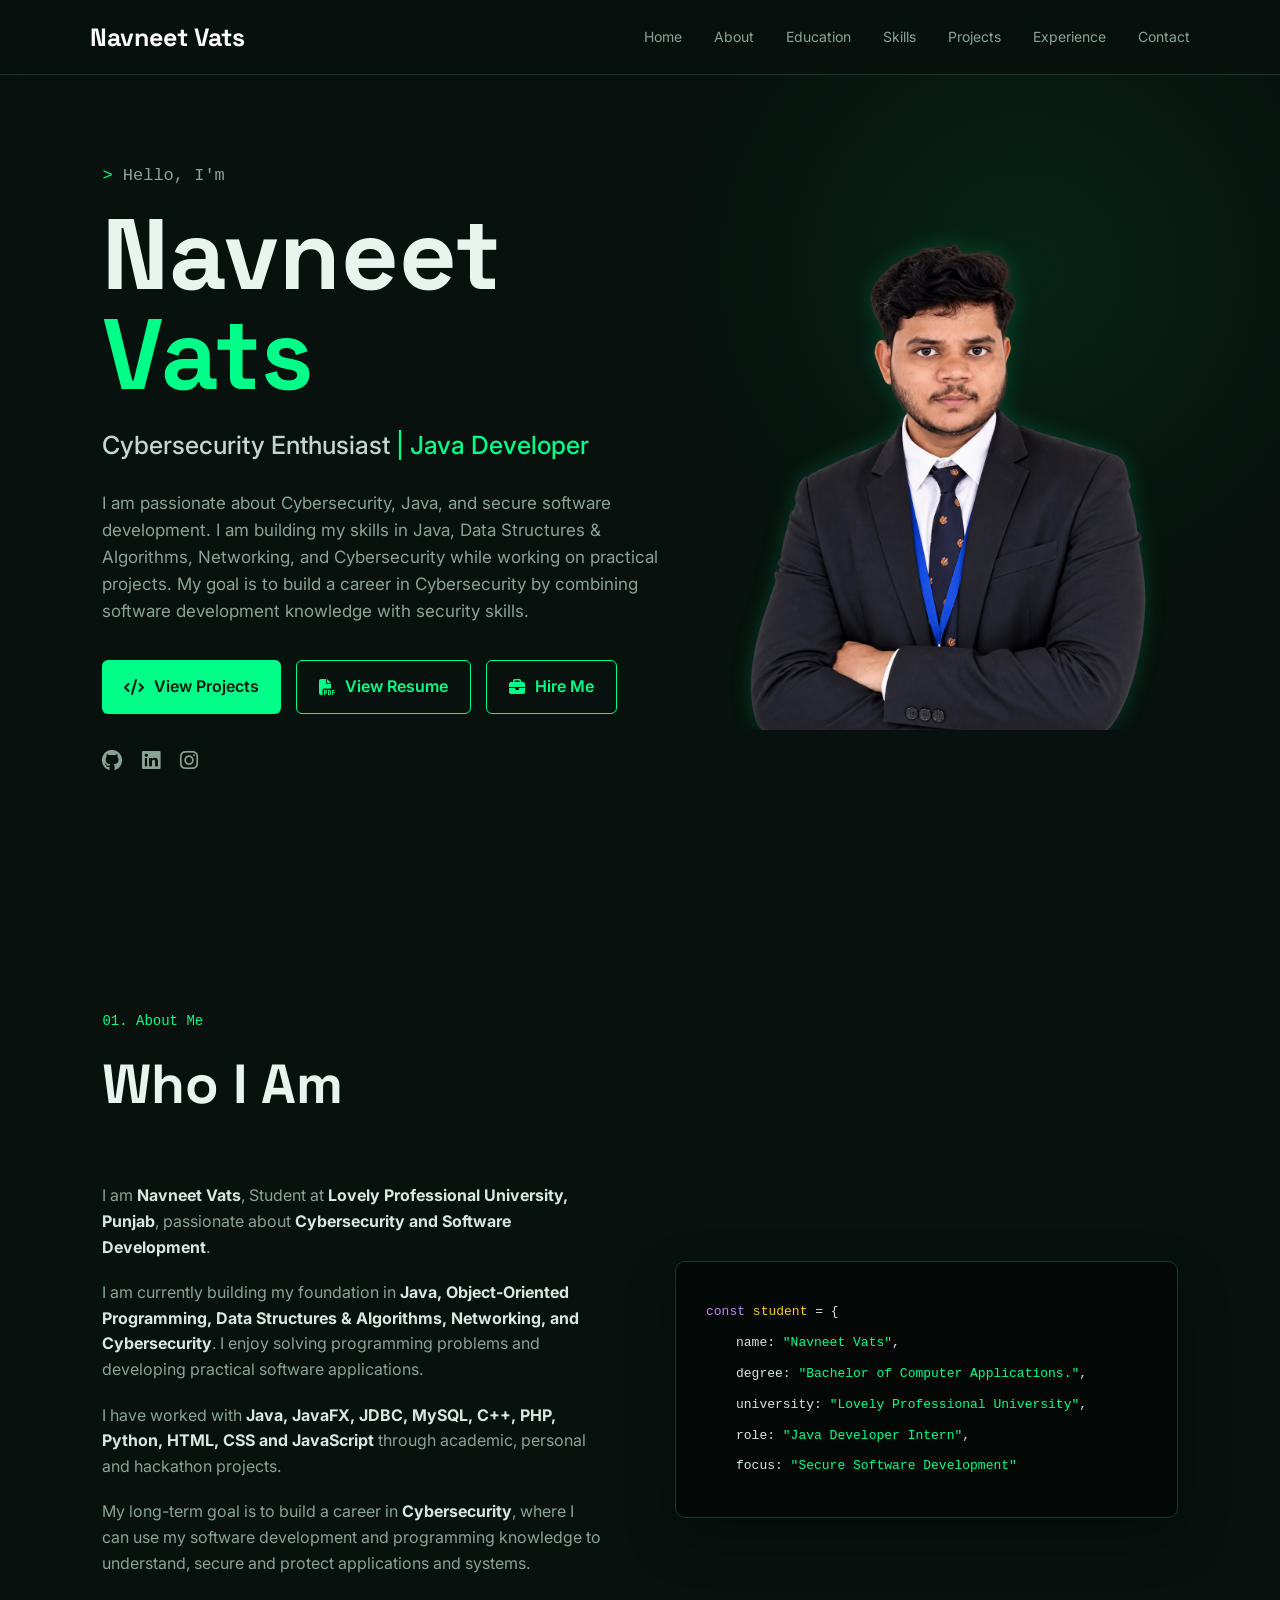
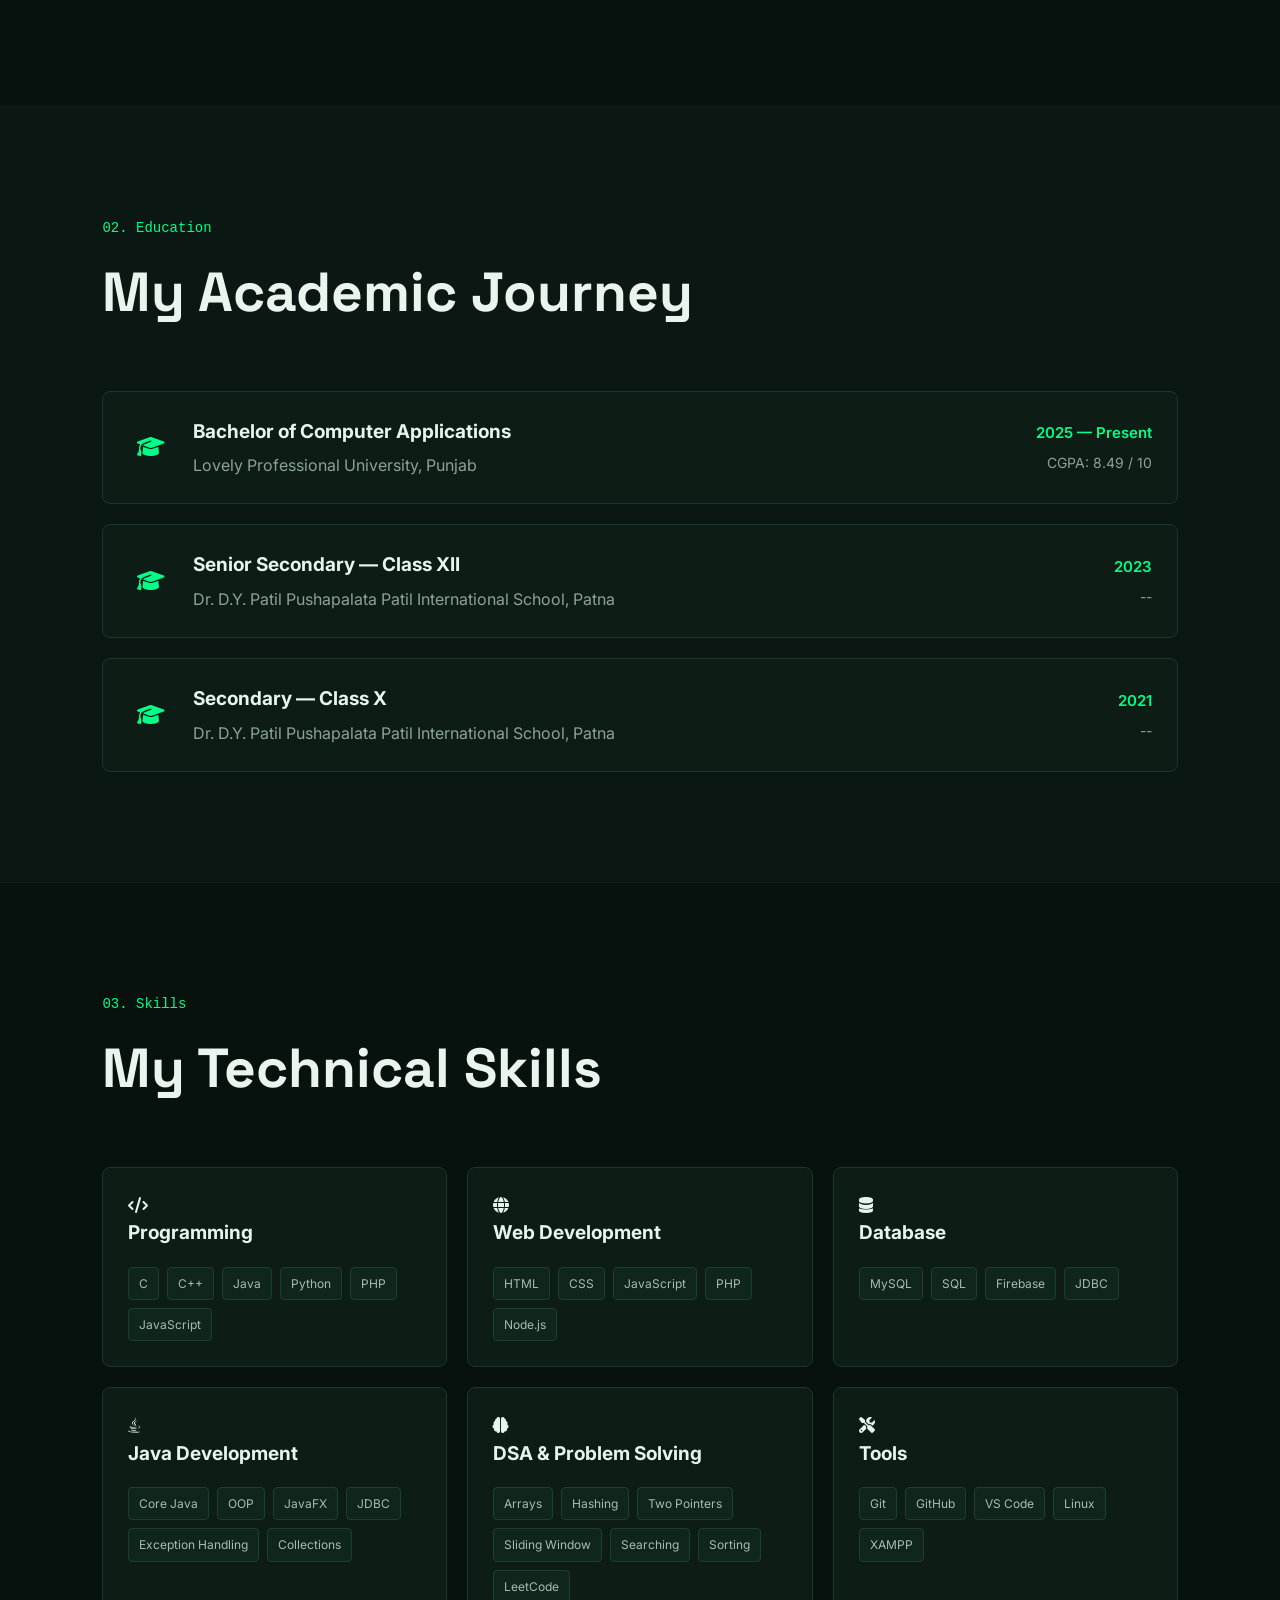
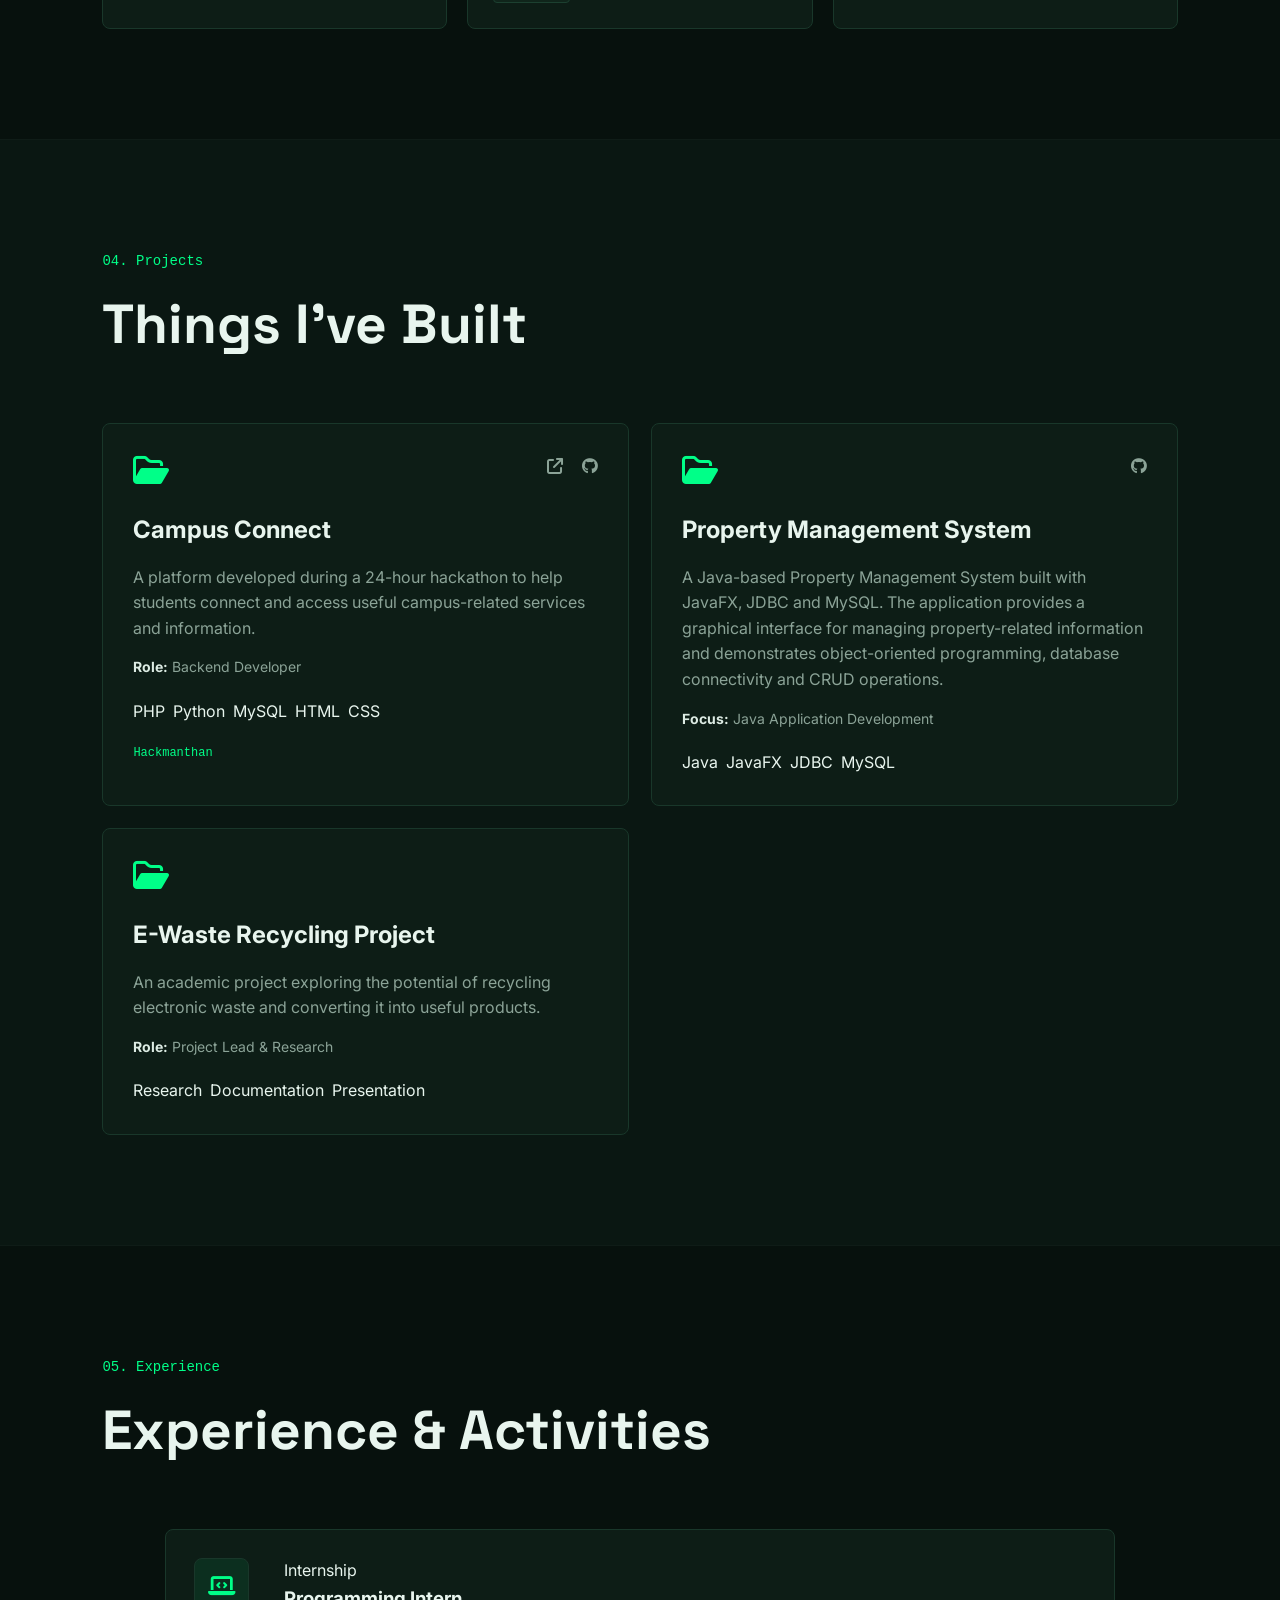
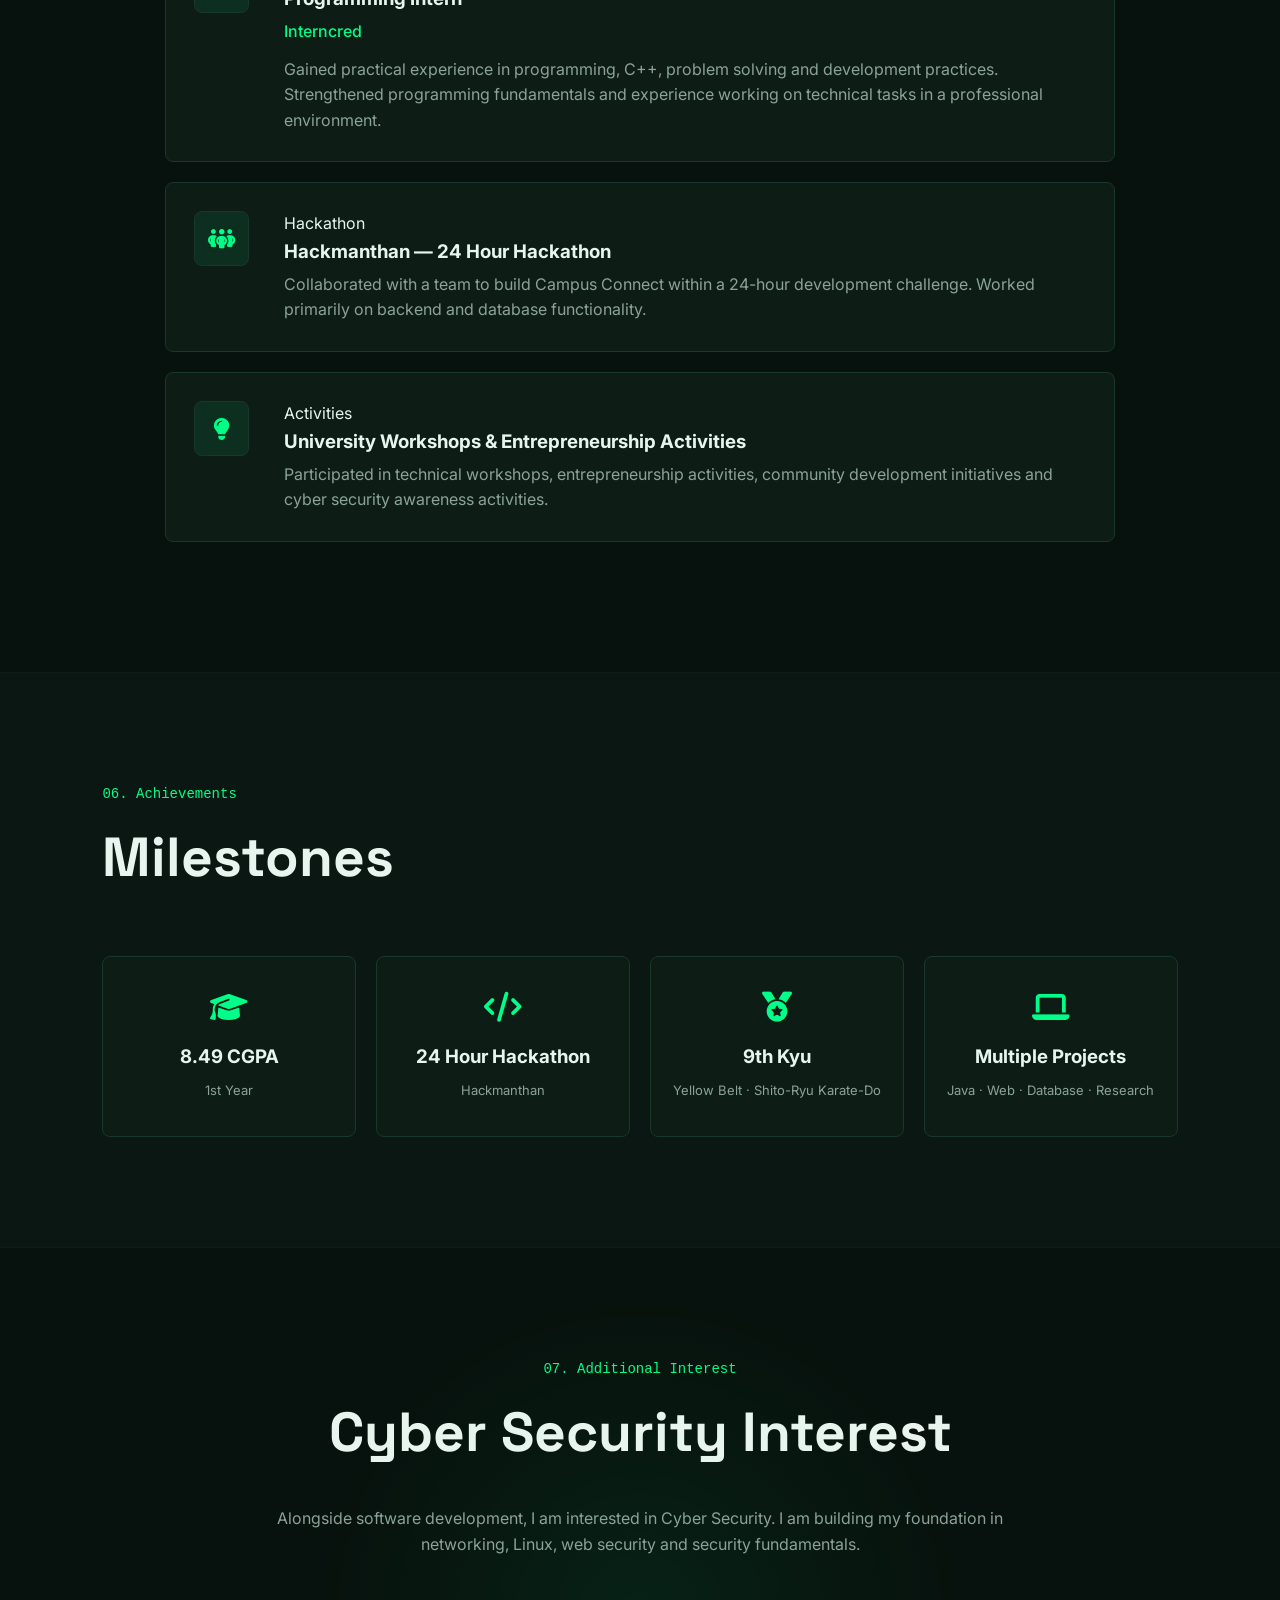
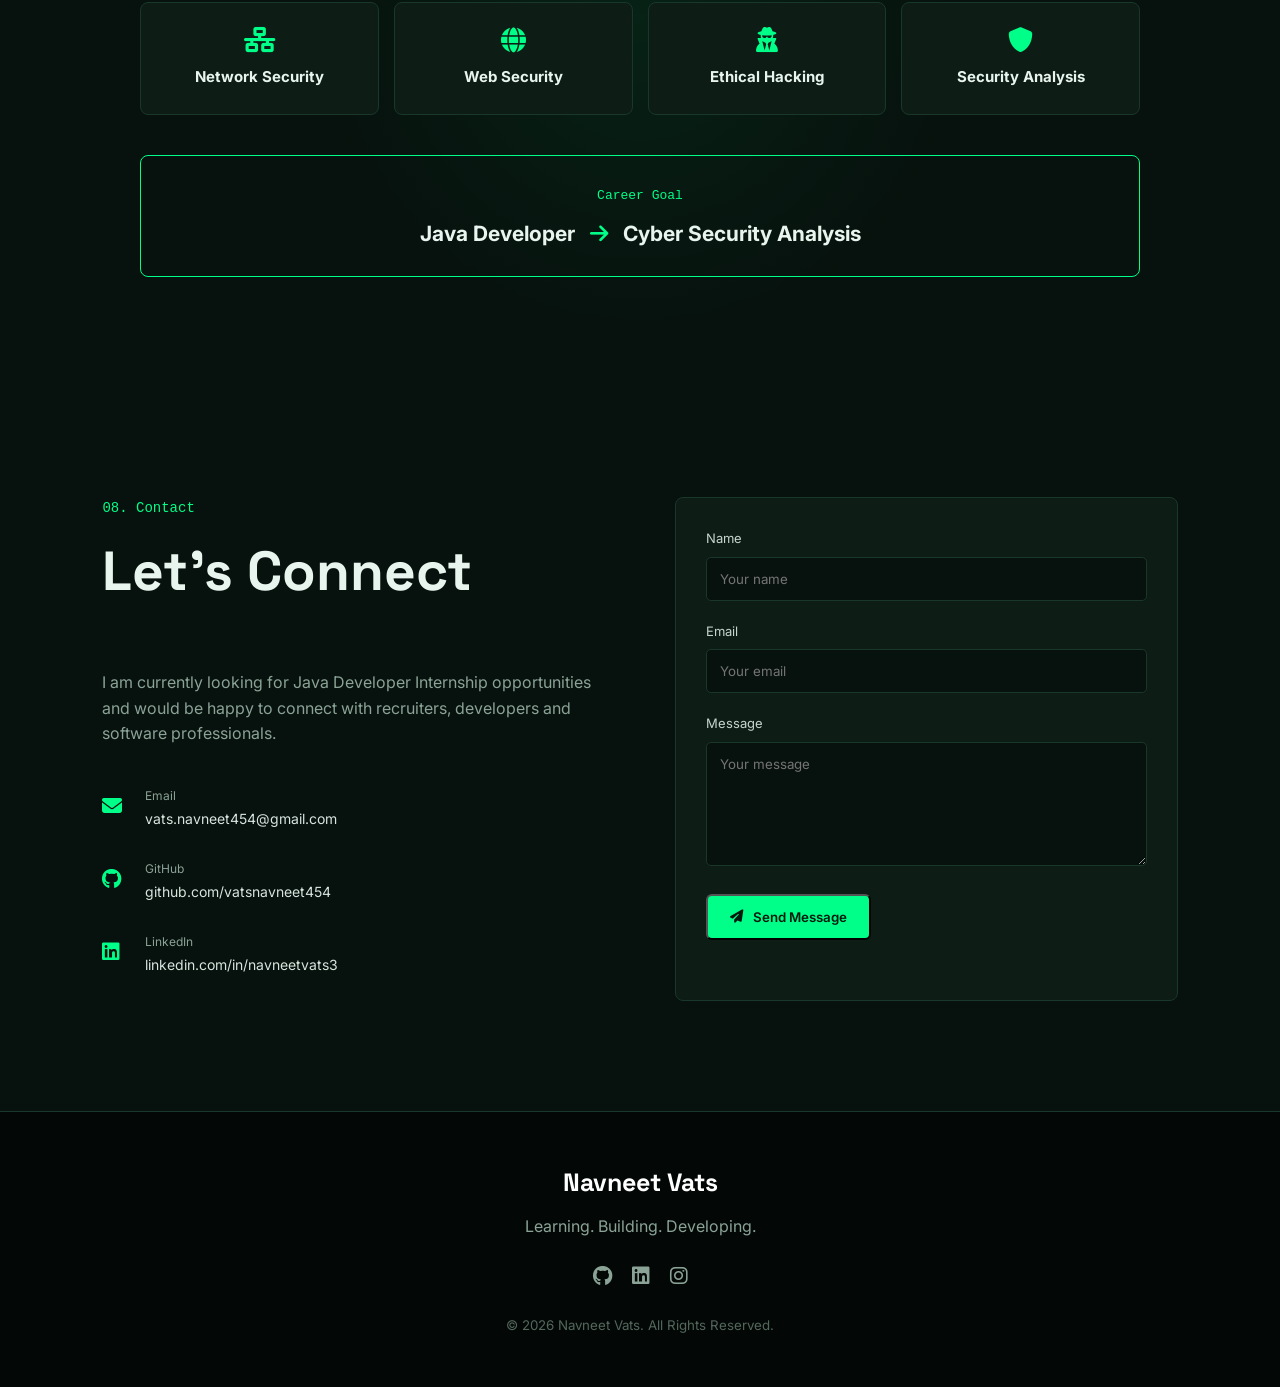
==== commit 1aa1e4bf: "changes kiya gya h" ====
--- a/index.html
+++ b/index.html
@@ -20,45 +20,45 @@
     <link rel="stylesheet" href="https://cdnjs.cloudflare.com/ajax/libs/font-awesome/6.5.2/css/all.min.css">
     <link rel="stylesheet" href="style.css">
 
-<style>
-    .photo-terminal-body {
-        display: flex;
-        align-items: flex-end;
-        justify-content: center;
-        padding: 0;
-        min-height: 430px;
-        overflow: hidden;
-        background: transparent;
-    }
-
-    .profile-photo {
-        display: block;
-        width: 600px;
-        height: 520px;
-        object-fit: contain;
-        object-position: center bottom;
-
-        /* Remove the white-looking image box */
-        background: transparent;
-
-        /* Remove border */
-        border: none;
-
-        /* Soft green glow */
-        filter: drop-shadow(0 0 10px rgba(0, 255, 136, 0.18));
-    }
-
-    @media (max-width: 900px) {
+    <style>
         .photo-terminal-body {
-            min-height: 500px;
+            display: flex;
+            align-items: flex-end;
+            justify-content: center;
+            padding: 0;
+            min-height: 430px;
+            overflow: hidden;
+            background: transparent;
         }
 
         .profile-photo {
+            display: block;
             width: 600px;
-            height: 500px;
+            height: 520px;
+            object-fit: contain;
+            object-position: center bottom;
+
+            /* Remove the white-looking image box */
+            background: transparent;
+
+            /* Remove border */
+            border: none;
+
+            /* Soft green glow */
+            filter: drop-shadow(0 0 10px rgba(0, 255, 136, 0.18));
         }
-    }
-</style>
+
+        @media (max-width: 900px) {
+            .photo-terminal-body {
+                min-height: 500px;
+            }
+
+            .profile-photo {
+                width: 600px;
+                height: 500px;
+            }
+        }
+    </style>
 
 </head>
 
@@ -157,7 +157,7 @@
 
         <!-- <div class="terminal"> -->
 
-            <!-- <div class="terminal-header">
+        <!-- <div class="terminal-header">
 
             <div class="dots">
                 <span></span>
@@ -169,13 +169,13 @@
 
         </div> -->
 
-            <div class="terminal-body photo-terminal-body">
-
-                <img src="image.png" alt="Navneet Vats" class="profile-photo">
-
-                <!-- <!-- </div> -->
-
-            </div>
+        <div class="terminal-body photo-terminal-body">
+
+            <img src="image.png" alt="Navneet Vats" class="profile-photo">
+
+            <!-- <!-- </div> -->
+
+        </div>
 
     </section>
 
@@ -198,7 +198,7 @@
             <div class="about-text">
 
                 <p>
-                    I am <strong>Navneet Vats</strong>,student at
+                    I am <strong>Navneet Vats</strong>, Student at
                     <strong>Lovely Professional University, Punjab</strong>,
                     passionate about <strong>Cybersecurity and Software Development</strong>.
                 </p>
@@ -261,223 +261,320 @@
         </div>
 
     </section>
-
-
-    <!-- ================= EDUCATION ================= -->
-
-    <section id="education" class="section dark-section">
-
-        <div class="section-title">
-
-            <p>02. Education</p>
-
-            <h2>My Academic Journey</h2>
-
-        </div>
-
-
-        <div class="timeline">
-
-            <div class="timeline-item">
-
-                <div class="timeline-dot"></div>
-
-                <div class="timeline-card">
-
-                    <span class="date">2025 — Present</span>
+<!-- ================= EDUCATION ================= -->
+
+<section id="education" class="section dark-section">
+
+    <div class="section-title">
+        <p>02. Education</p>
+        <h2>My Academic Journey</h2>
+    </div>
+
+
+    <div class="education-list">
+
+        <!-- ================= BCA ================= -->
+
+        <div class="education-card">
+
+            <div class="education-left">
+
+                <div class="education-icon">
+                    <i class="fas fa-graduation-cap"></i>
+                </div>
+
+                <div class="education-info">
 
                     <h3>Bachelor of Computer Applications</h3>
 
-                    <h4>Lovely Professional University, Punjab</h4>
-
-                    <p>
-                        Focused on Java programming, Object-Oriented Programming,
-                        Data Structures & Algorithms, databases and software development.
-                    </p>
-                    <!-- 
-                <div class="tag">CGPA: 8.35</div> -->
-
-                </div>
-
-            </div>
-
-
-            <div class="timeline-item">
-
-                <div class="timeline-dot"></div>
-
-                <div class="timeline-card">
-
-                    <span class="date">Completed</span>
-
-                    <h3>Senior Secondary — Class XII</h3>
-
-                    <h4>Dr. D.Y. Patil Pushapalata Patil International School, Patna</h4>
-
-                  
-                    <!-- <div class="tag">58.6%</div> -->
-
-                </div>
-
-            </div>
-
-
-            <div class="timeline-item">
-
-                <div class="timeline-dot"></div>
-
-                <div class="timeline-card">
-
-                    <span class="date">Completed</span>
-
-                    <h3>Secondary — Class X</h3>
-
-                    <h4>Dr. D.Y. Patil Pushapalata Patil International School, Patna</h4>
-
-                </div>
-
-            </div>
-
-        </div>
-
-    </section>
-
-
-    <!-- ================= SKILLS ================= -->
-
-    <section id="skills" class="section">
-
-        <div class="section-title">
-
-            <p>03. Skills</p>
-
-            <h2>My Technical Skills</h2>
-
-        </div>
-
-
-        <div class="skills-grid">
-
-            <div class="skill-card">
-
-                <i class="fa-solid fa-code"></i>
+                    <h4>
+                        Lovely Professional University, Punjab
+                    </h4>
+
+                </div>
+
+            </div>
+
+
+            <div class="education-right">
+
+                <span class="date">
+                    2025 — Present
+                </span>
+
+                <span class="cgpa">
+                    CGPA: 8.49 / 10
+                </span>
+
+            </div>
+
+        </div>
+
+
+        <!-- ================= CLASS XII ================= -->
+
+        <div class="education-card">
+
+            <div class="education-left">
+
+                <div class="education-icon">
+                    <i class="fas fa-graduation-cap"></i>
+                </div>
+
+                <div class="education-info">
+
+                    <h3>
+                        Senior Secondary — Class XII
+                    </h3>
+
+                    <h4>
+                        Dr. D.Y. Patil Pushapalata Patil International School, Patna
+                    </h4>
+
+                </div>
+
+            </div>
+
+
+            <div class="education-right">
+
+                <span class="date">
+                    2023
+                </span>
+
+                <span class="cgpa">
+                   --
+                </span>
+
+            </div>
+
+        </div>
+
+
+        <!-- ================= CLASS X ================= -->
+
+        <div class="education-card">
+
+            <div class="education-left">
+
+                <div class="education-icon">
+                    <i class="fas fa-graduation-cap"></i>
+                </div>
+
+                <div class="education-info">
+
+                    <h3>
+                        Secondary — Class X
+                    </h3>
+
+                    <h4>
+                        Dr. D.Y. Patil Pushapalata Patil International School, Patna
+                    </h4>
+
+                </div>
+
+            </div>
+
+
+            <div class="education-right">
+
+                <span class="date">
+                    2021
+                </span>
+ <span class="cgpa">
+                   --
+                </span>
+            </div>
+
+        </div>
+
+    </div>
+
+</section>
+<!-- ================= SKILLS ================= -->
+
+<section id="skills" class="section">
+
+    <div class="section-title">
+
+        <p>03. Skills</p>
+
+        <h2>My Technical Skills</h2>
+
+    </div>
+
+
+    <div class="skills-grid">
+
+
+        <!-- Programming -->
+
+        <div class="skill-card">
+
+            <div class="skill-header">
+
+                <div class="skill-icon">
+                    <i class="fa-solid fa-code"></i>
+                </div>
 
                 <h3>Programming</h3>
 
-                <div class="skill-tags">
-
-                    <span>C</span>
-                    <span>C++</span>
-                    <span>Java</span>
-                    <span>Python</span>
-                    <span>PHP</span>
-                    <span>JavaScript</span>
-
-                </div>
-
-            </div>
-
-
-            <div class="skill-card">
-
-                <i class="fa-solid fa-globe"></i>
+            </div>
+
+            <div class="skill-tags">
+
+                <span>C</span>
+                <span>C++</span>
+                <span>Java</span>
+                <span>Python</span>
+                <span>PHP</span>
+                <span>JavaScript</span>
+
+            </div>
+
+        </div>
+
+
+        <!-- Web Development -->
+
+        <div class="skill-card">
+
+            <div class="skill-header">
+
+                <div class="skill-icon">
+                    <i class="fa-solid fa-globe"></i>
+                </div>
 
                 <h3>Web Development</h3>
 
-                <div class="skill-tags">
-
-                    <span>HTML</span>
-                    <span>CSS</span>
-                    <span>JavaScript</span>
-                    <span>PHP</span>
-                    <span>Node.js</span>
-
-                </div>
-
-            </div>
-
-
-            <div class="skill-card">
-
-                <i class="fa-solid fa-database"></i>
+            </div>
+
+            <div class="skill-tags">
+
+                <span>HTML</span>
+                <span>CSS</span>
+                <span>JavaScript</span>
+                <span>PHP</span>
+                <span>Node.js</span>
+
+            </div>
+
+        </div>
+
+
+        <!-- Database -->
+
+        <div class="skill-card">
+
+            <div class="skill-header">
+
+                <div class="skill-icon">
+                    <i class="fa-solid fa-database"></i>
+                </div>
 
                 <h3>Database</h3>
 
-                <div class="skill-tags">
-
-                    <span>MySQL</span>
-                    <span>SQL</span>
-                    <span>Firebase</span>
-                    <span>JDBC</span>
-
-                </div>
-
-            </div>
-
-
-            <div class="skill-card">
-
-                <i class="fa-brands fa-java"></i>
+            </div>
+
+            <div class="skill-tags">
+
+                <span>MySQL</span>
+                <span>SQL</span>
+                <span>Firebase</span>
+                <span>JDBC</span>
+
+            </div>
+
+        </div>
+
+
+        <!-- Java Development -->
+
+        <div class="skill-card">
+
+            <div class="skill-header">
+
+                <div class="skill-icon">
+                    <i class="fa-brands fa-java"></i>
+                </div>
 
                 <h3>Java Development</h3>
 
-                <div class="skill-tags">
-
-                    <span>Core Java</span>
-                    <span>OOP</span>
-                    <span>JavaFX</span>
-                    <span>JDBC</span>
-                    <span>Exception Handling</span>
-                    <span>Collections</span>
-
-                </div>
-
-            </div>
-
-
-            <div class="skill-card">
-
-                <i class="fa-solid fa-brain"></i>
+            </div>
+
+            <div class="skill-tags">
+
+                <span>Core Java</span>
+                <span>OOP</span>
+                <span>JavaFX</span>
+                <span>JDBC</span>
+                <span>Exception Handling</span>
+                <span>Collections</span>
+
+            </div>
+
+        </div>
+
+
+        <!-- DSA & Problem Solving -->
+
+        <div class="skill-card">
+
+            <div class="skill-header">
+
+                <div class="skill-icon">
+                    <i class="fa-solid fa-brain"></i>
+                </div>
 
                 <h3>DSA & Problem Solving</h3>
 
-                <div class="skill-tags">
-
-                    <span>Arrays</span>
-                    <span>Hashing</span>
-                    <span>Two Pointers</span>
-                    <span>Sliding Window</span>
-                    <span>Searching</span>
-                    <span>Sorting</span>
-                    <span>LeetCode</span>
-
-                </div>
-
-            </div>
-
-
-            <div class="skill-card">
-
-                <i class="fa-solid fa-screwdriver-wrench"></i>
+            </div>
+
+            <div class="skill-tags">
+
+                <span>Arrays</span>
+                <span>Hashing</span>
+                <span>Two Pointers</span>
+                <span>Sliding Window</span>
+                <span>Searching</span>
+                <span>Sorting</span>
+                <span>LeetCode</span>
+
+            </div>
+
+        </div>
+
+
+        <!-- Tools -->
+
+        <div class="skill-card">
+
+            <div class="skill-header">
+
+                <div class="skill-icon">
+                    <i class="fa-solid fa-screwdriver-wrench"></i>
+                </div>
 
                 <h3>Tools</h3>
 
-                <div class="skill-tags">
-
-                    <span>Git</span>
-                    <span>GitHub</span>
-                    <span>VS Code</span>
-                    <span>Linux</span>
-                    <span>XAMPP</span>
-
-                </div>
-
-            </div>
-
-        </div>
-
-    </section>
-
+            </div>
+
+            <div class="skill-tags">
+
+                <span>Git</span>
+                <span>GitHub</span>
+                <span>VS Code</span>
+                <span>Linux</span>
+                <span>XAMPP</span>
+
+            </div>
+
+        </div>
+
+
+    </div>
+
+</section>
 
     <!-- ================= PROJECTS ================= -->
 
@@ -540,7 +637,7 @@
                 </div>
 
                 <div class="project-event">
-                    Hackmanthan 
+                    Hackmanthan
                 </div>
 
             </article>
--- a/style.css
+++ b/style.css
@@ -490,127 +490,275 @@
 .green-text {
     color: var(--green);
 }
-
-
-/* =========================
+/* =====================================================
    EDUCATION
-========================= */
-
-.timeline {
-    max-width: 900px;
-
-    margin: auto;
-
-    position: relative;
-}
-
-.timeline::before {
-    content: "";
-
-    position: absolute;
-
-    left: 8px;
-
-    top: 0;
-
-    bottom: 0;
-
-    width: 1px;
-
-    background: var(--border);
-}
-
-.timeline-item {
-    position: relative;
-
-    padding-left: 45px;
-
-    margin-bottom: 35px;
-}
-
-.timeline-dot {
-    position: absolute;
-
-    left: 2px;
-
-    top: 10px;
-
-    width: 14px;
-
-    height: 14px;
-
-    border-radius: 50%;
-
-    background: var(--green);
-
-    box-shadow: 0 0 15px rgba(0, 255, 136, 0.5);
-}
-
-.timeline-card {
+===================================================== */
+
+.education-list {
+    display: flex;
+    flex-direction: column;
+    gap: 20px;
+}
+
+
+/* =====================================================
+   EDUCATION CARD
+===================================================== */
+
+.education-card {
+
+    width: 100%;
+
+    box-sizing: border-box;
+
+    display: flex;
+
+    justify-content: space-between;
+
+    align-items: center;
+
+    padding: 25px 25px;
+
+    /* SAME BACKGROUND AS YOUR WEBSITE */
     background: var(--card);
 
+    /* SAME BORDER AS YOUR WEBSITE */
     border: 1px solid var(--border);
 
     border-radius: 8px;
 
-    padding: 28px;
-
-    transition: 0.3s;
-}
-
-.timeline-card:hover {
+    transition: 0.3s ease;
+}
+
+
+/* Hover Effect */
+
+.education-card:hover {
+
     border-color: var(--green);
 
-    transform: translateX(5px);
-}
-
-.date {
-    display: inline-block;
-
-    color: var(--green);
-
-    font-size: 13px;
-
-    font-family: monospace;
-
-    margin-bottom: 10px;
-}
-
-.timeline-card h3 {
-    font-size: 21px;
-
-    margin-bottom: 6px;
-}
-
-.timeline-card h4 {
-    color: #c3d4ca;
-
-    font-weight: 500;
-
-    margin-bottom: 12px;
-}
-
-.timeline-card p {
+    transform: translateY(-3px);
+
+}
+
+
+/* =====================================================
+   LEFT SIDE
+===================================================== */
+
+.education-left {
+
+    display: flex;
+
+    align-items: center;
+
+    gap: 20px;
+
+}
+
+
+/* Graduation Icon */
+
+.education-icon {
+
+    width: 45px;
+
+    height: 45px;
+
+    display: flex;
+
+    align-items: center;
+
+    justify-content: center;
+
+    color: var(--green);
+
+    font-size: 22px;
+
+}
+
+
+/* =====================================================
+   EDUCATION TEXT
+===================================================== */
+
+.education-info h3 {
+
+    margin: 0 0 6px;
+
+    color: var(--text);
+
+    font-size: 19px;
+
+    font-weight: 700;
+
+}
+
+
+.education-info h4 {
+
+    margin: 0;
+
     color: var(--muted);
-}
-
-.tag {
-    display: inline-block;
-
-    margin-top: 15px;
-
-    padding: 5px 10px;
-
-    border: 1px solid var(--green);
-
-    color: var(--green);
-
-    border-radius: 4px;
-
-    font-size: 12px;
-}
-
-
+
+    font-size: 16px;
+
+    font-weight: 400;
+
+}
+
+
+/* =====================================================
+   RIGHT SIDE
+===================================================== */
+
+.education-right {
+
+    display: flex;
+
+    flex-direction: column;
+
+    align-items: flex-end;
+
+    margin-left: 30px;
+
+    white-space: nowrap;
+
+}
+
+
+/* Year */
+
+.education-right .date {
+
+    color: var(--green);
+
+    font-size: 15px;
+
+    font-weight: 600;
+
+}
+
+
+/* CGPA / Percentage */
+
+.education-right .cgpa {
+
+    margin-top: 7px;
+
+    color: var(--muted);
+
+    font-size: 14px;
+
+}
+
+
+/* =====================================================
+   MOBILE RESPONSIVE
+===================================================== */
+
+@media (max-width: 750px) {
+
+    .education-card {
+
+        padding: 20px;
+
+    }
+
+    .education-left {
+
+        gap: 12px;
+
+    }
+
+    .education-info h3 {
+
+        font-size: 16px;
+
+    }
+
+    .education-info h4 {
+
+        font-size: 13px;
+
+    }
+
+    .education-right {
+
+        margin-left: 15px;
+
+    }
+
+    .education-right .date {
+
+        font-size: 13px;
+
+    }
+
+    .education-right .cgpa {
+
+        font-size: 12px;
+
+    }
+
+}
+
+
+@media (max-width: 550px) {
+
+    .education-card {
+
+        align-items: flex-start;
+
+    }
+
+    .education-left {
+
+        align-items: flex-start;
+
+    }
+
+    .education-icon {
+
+        width: 30px;
+
+        font-size: 18px;
+
+    }
+
+    .education-info h3 {
+
+        font-size: 15px;
+
+    }
+
+    .education-info h4 {
+
+        font-size: 12px;
+
+        line-height: 1.5;
+
+    }
+
+    .education-right {
+
+        margin-left: 10px;
+
+    }
+
+    .education-right .date {
+
+        font-size: 12px;
+
+    }
+
+    .education-right .cgpa {
+
+        font-size: 11px;
+
+    }
+
+}
 /* =========================
    SKILLS
 ========================= */
@@ -623,37 +771,78 @@
     gap: 20px;
 }
 
+
+/* =========================
+   SKILL CARD
+========================= */
+
 .skill-card {
+
+    width: 100%;
+
+    box-sizing: border-box;
+
     background: var(--card);
 
     border: 1px solid var(--border);
 
     border-radius: 8px;
 
-    padding: 28px;
-
-    transition: 0.3s;
-}
+    padding: 25px;
+
+    transition: 0.3s ease;
+}
+
+
+/* Hover */
 
 .skill-card:hover {
-    transform: translateY(-6px);
+
+    transform: translateY(-4px);
 
     border-color: var(--green);
-}
+
+}
+
+
+/* =========================
+   SKILL ICON
+========================= */
 
 .skill-card > i {
+
     color: var(--green);
 
     font-size: 25px;
 
     margin-bottom: 18px;
-}
+
+}
+
+
+/* =========================
+   SKILL TITLE
+========================= */
 
 .skill-card h3 {
-    margin-bottom: 18px;
-}
+
+    margin: 0 0 18px;
+
+    color: var(--text);
+
+    font-size: 19px;
+
+    font-weight: 700;
+
+}
+
+
+/* =========================
+   SKILL TAGS
+========================= */
 
 .skill-tags {
+
     display: flex;
 
     flex-wrap: wrap;
@@ -661,8 +850,9 @@
     gap: 8px;
 }
 
-.skill-tags span,
-.project-tech span {
+
+.skill-tags span {
+
     padding: 6px 10px;
 
     background: #10251b;
@@ -674,9 +864,60 @@
     border-radius: 4px;
 
     font-size: 12px;
-}
-
-
+
+    transition: 0.3s ease;
+}
+
+
+/* Tag Hover */
+
+.skill-tags span:hover {
+
+    color: var(--green);
+
+    border-color: var(--green);
+
+    background: rgba(0, 255, 136, 0.05);
+
+}
+
+
+/* =========================
+   RESPONSIVE
+========================= */
+
+@media (max-width: 1000px) {
+
+    .skills-grid {
+
+        grid-template-columns: repeat(2, 1fr);
+
+    }
+
+}
+
+
+@media (max-width: 550px) {
+
+    .skills-grid {
+
+        grid-template-columns: 1fr;
+
+    }
+
+    .skill-card {
+
+        padding: 22px;
+
+    }
+
+    .skill-card h3 {
+
+        font-size: 17px;
+
+    }
+
+}
 /* =========================
    PROJECTS
 ========================= */
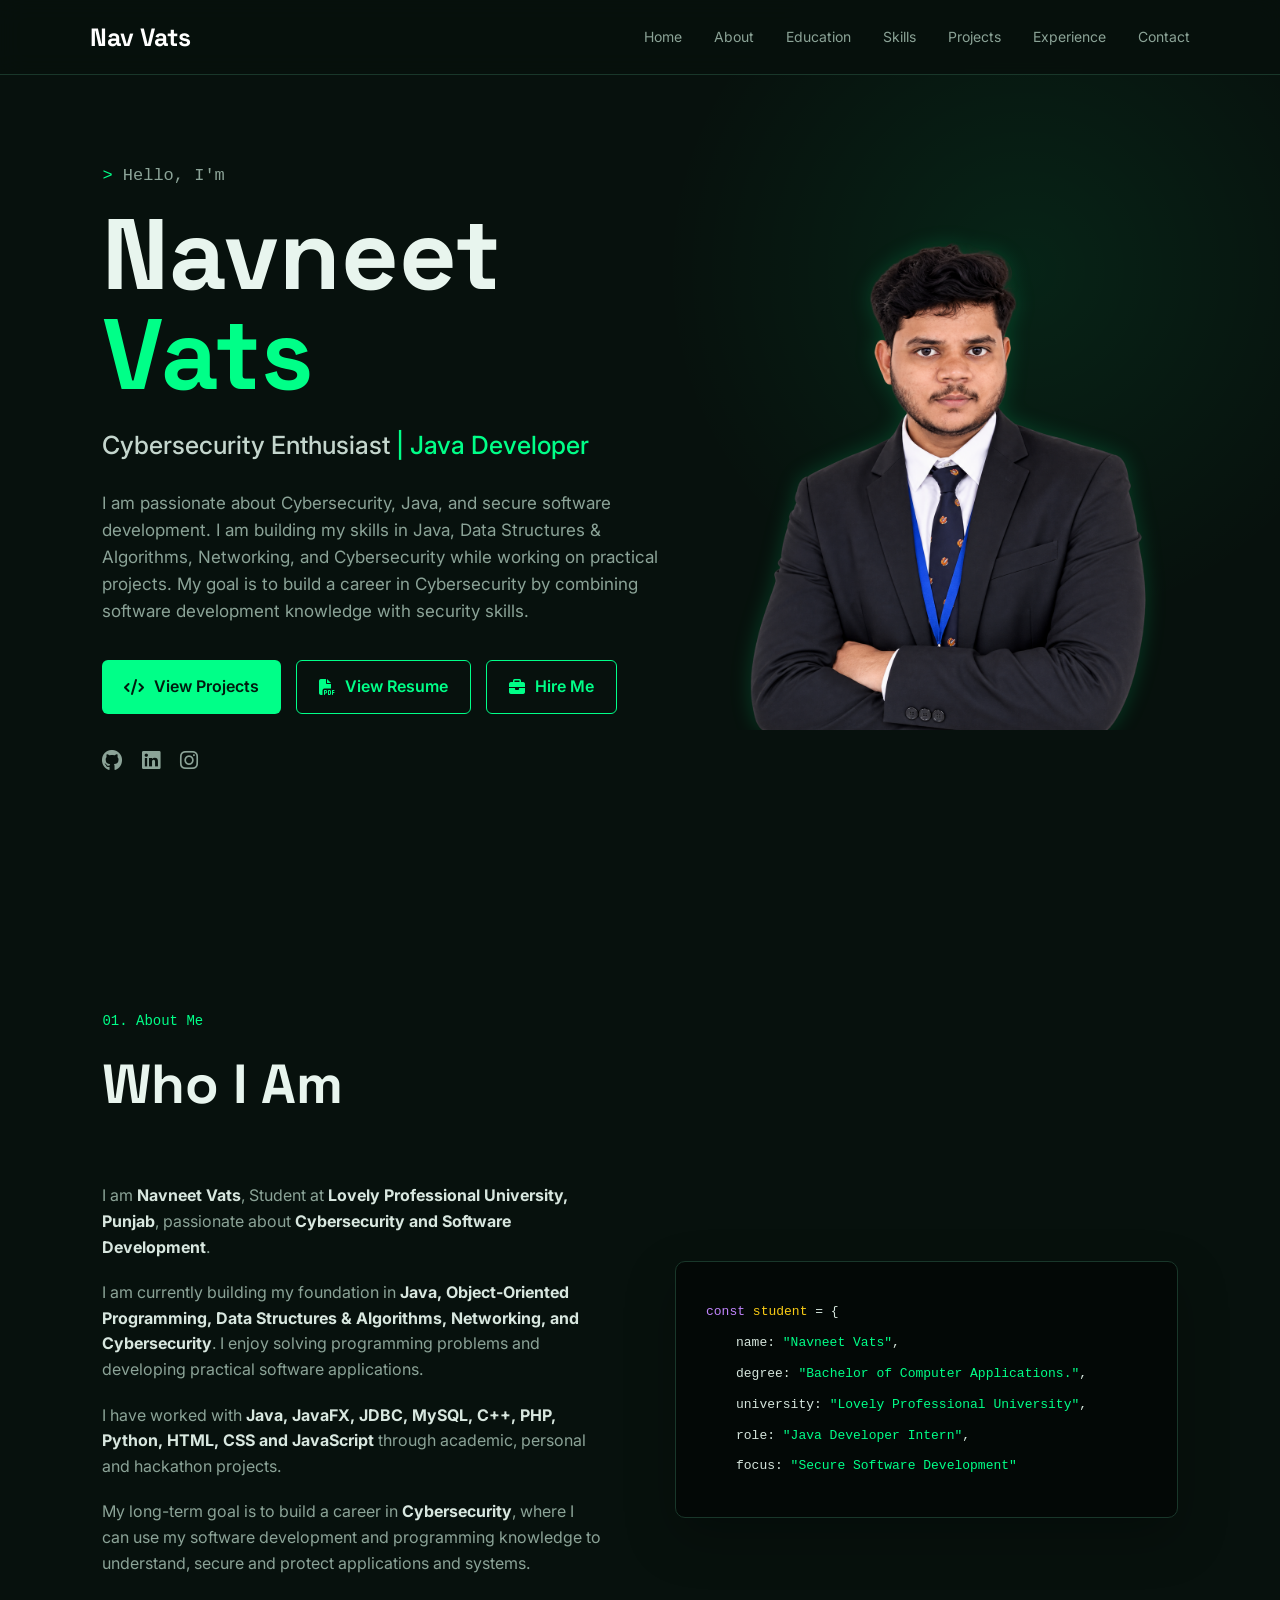
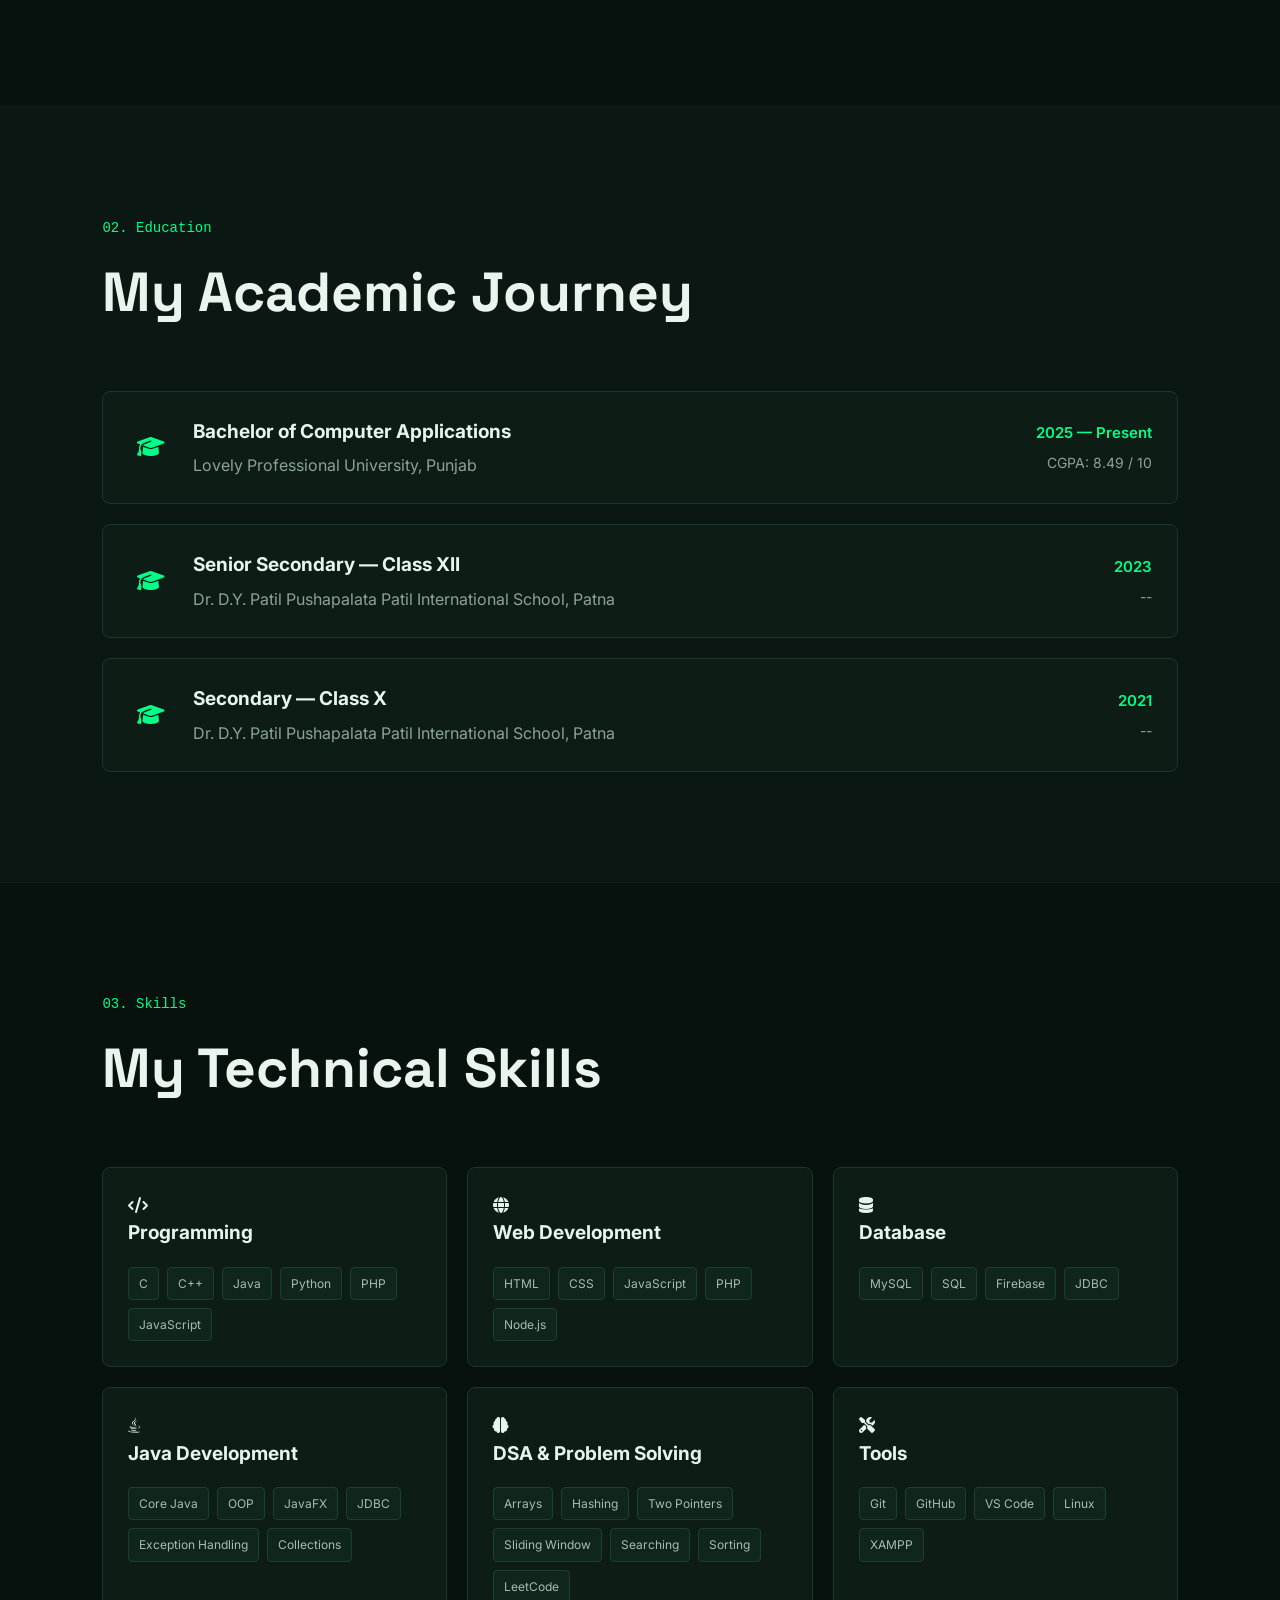
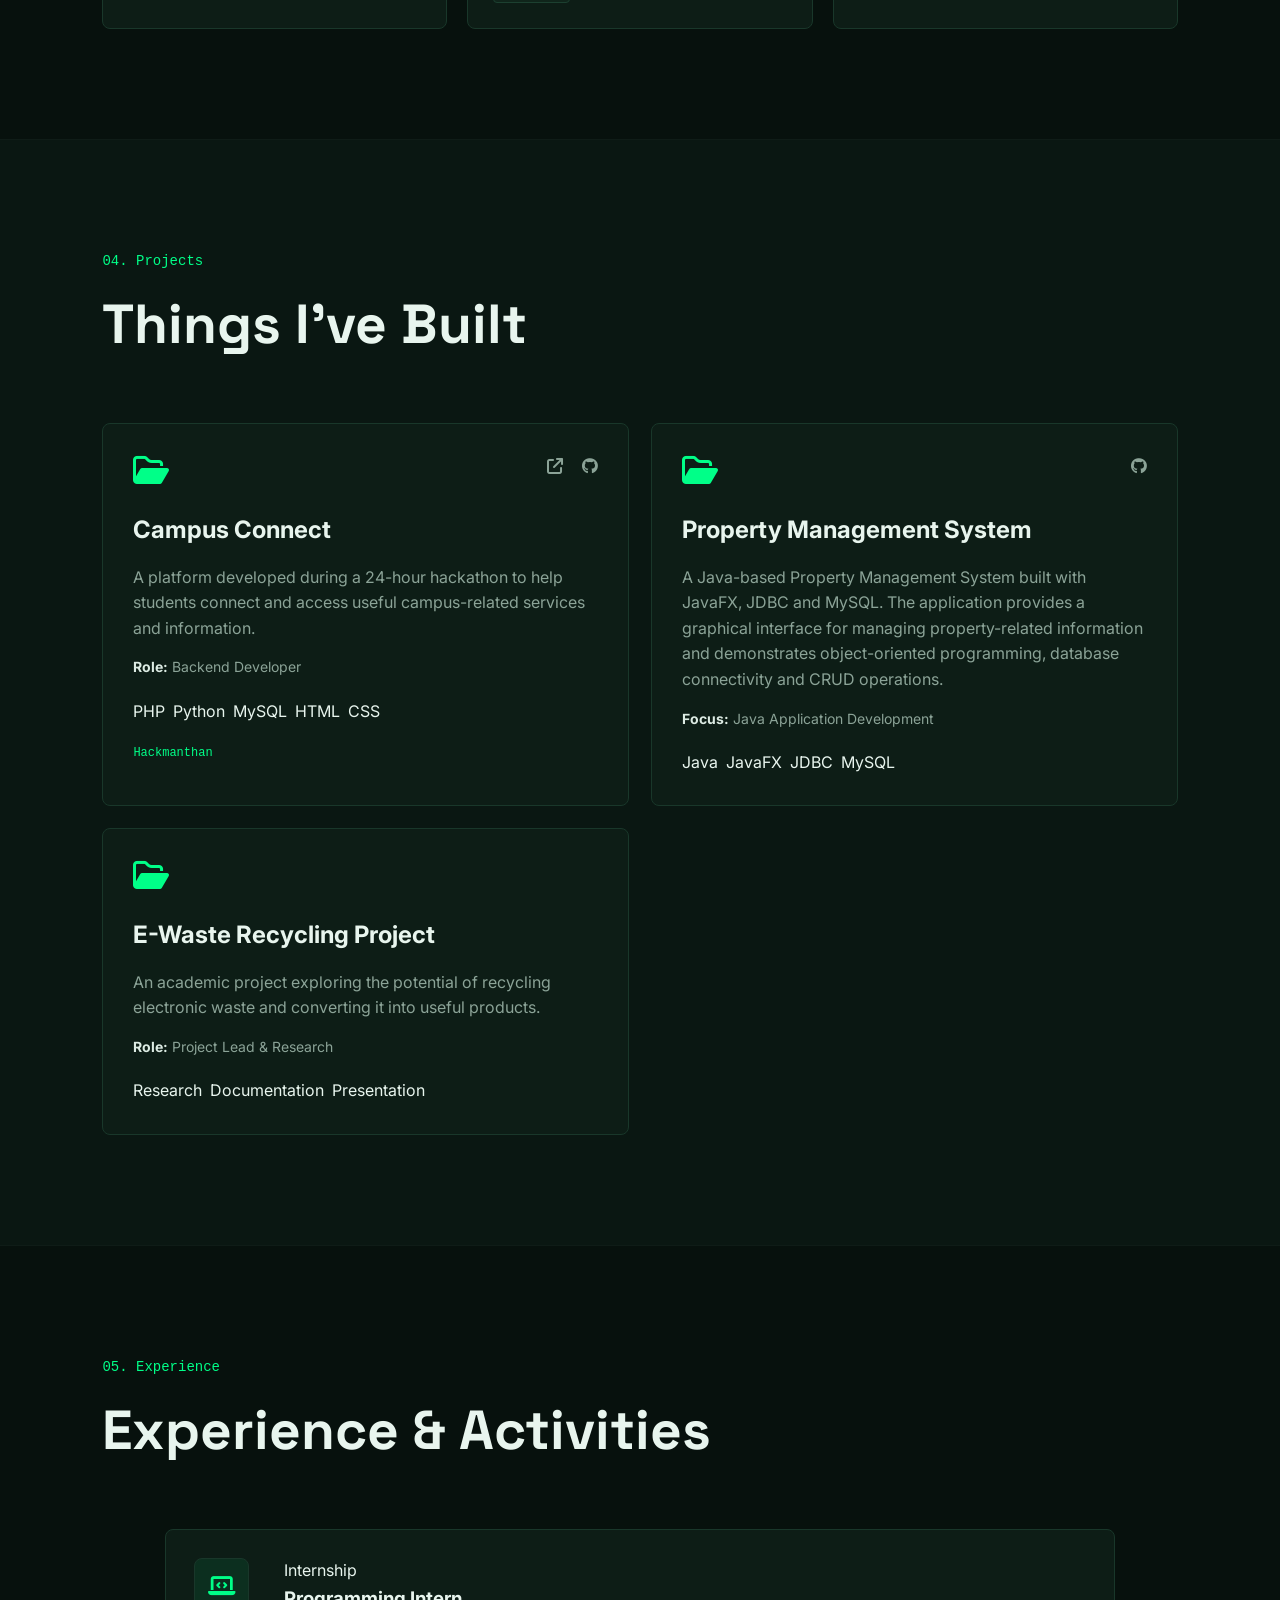
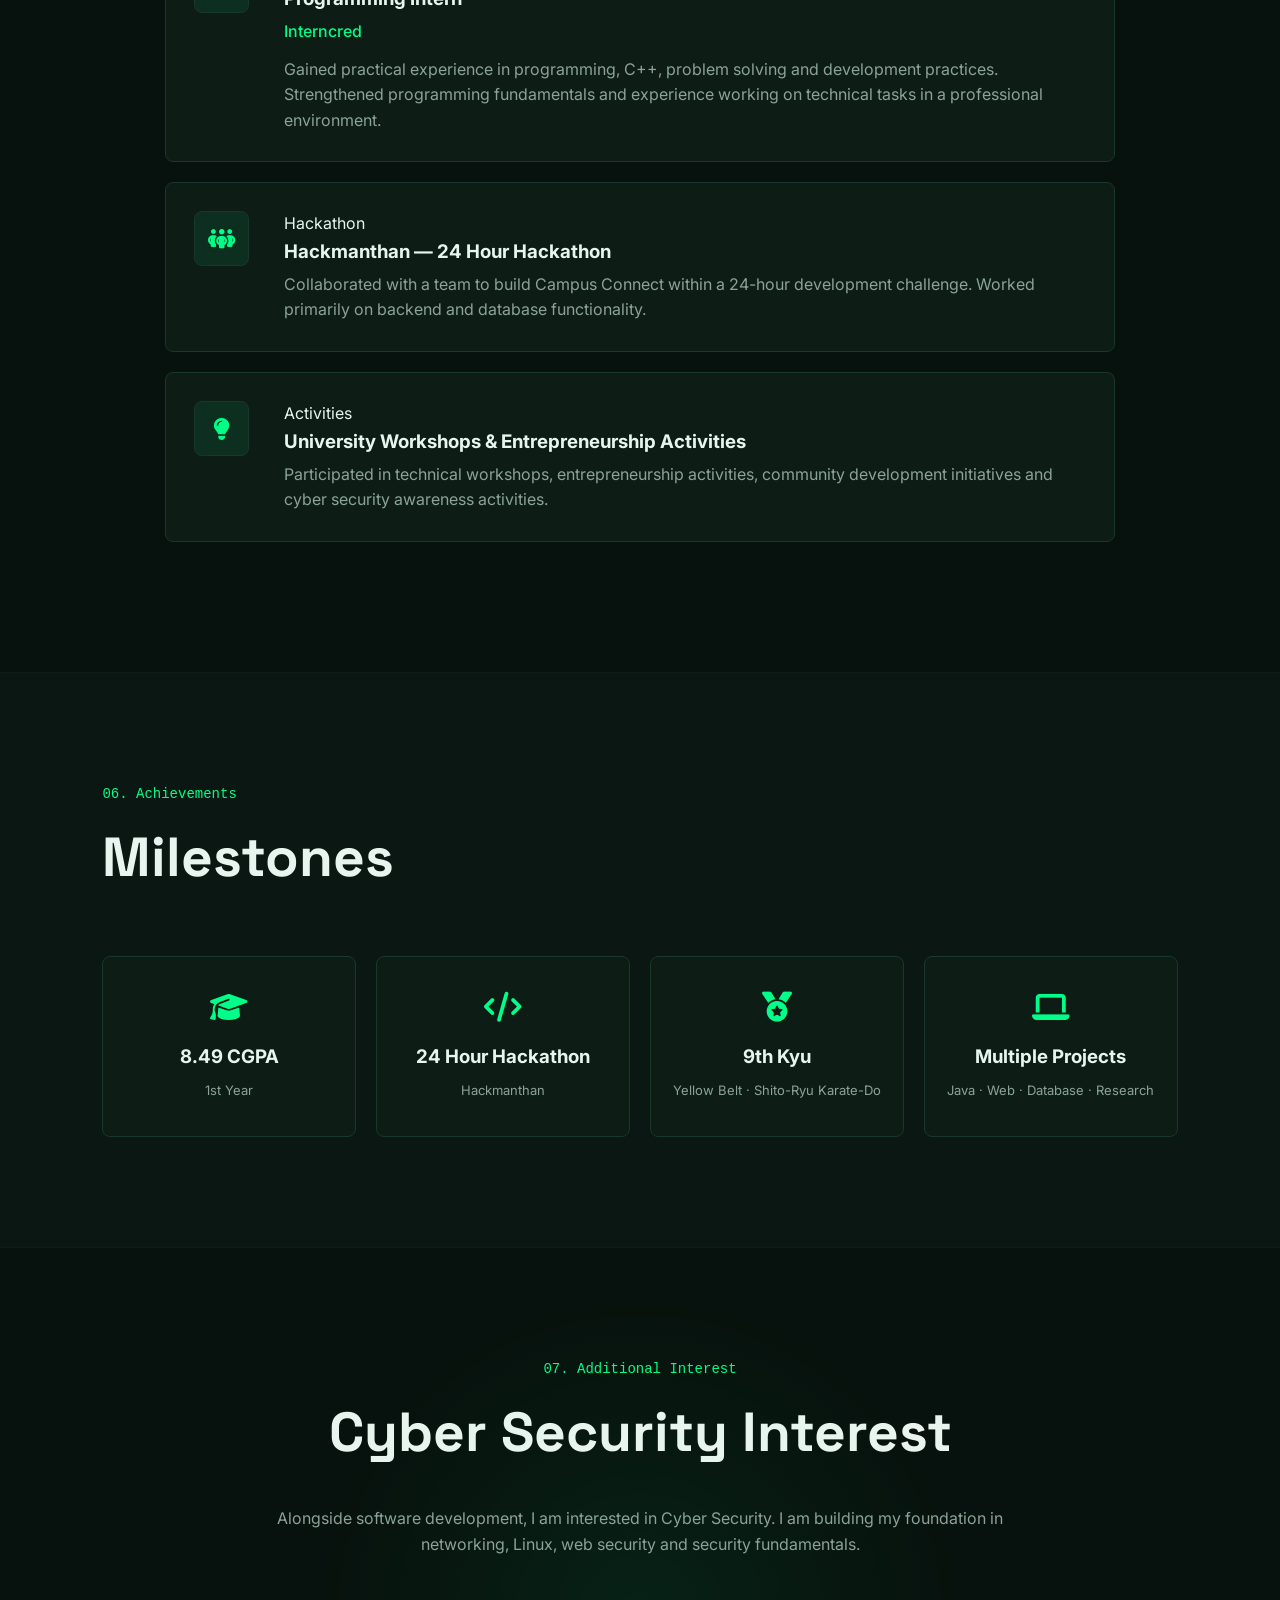
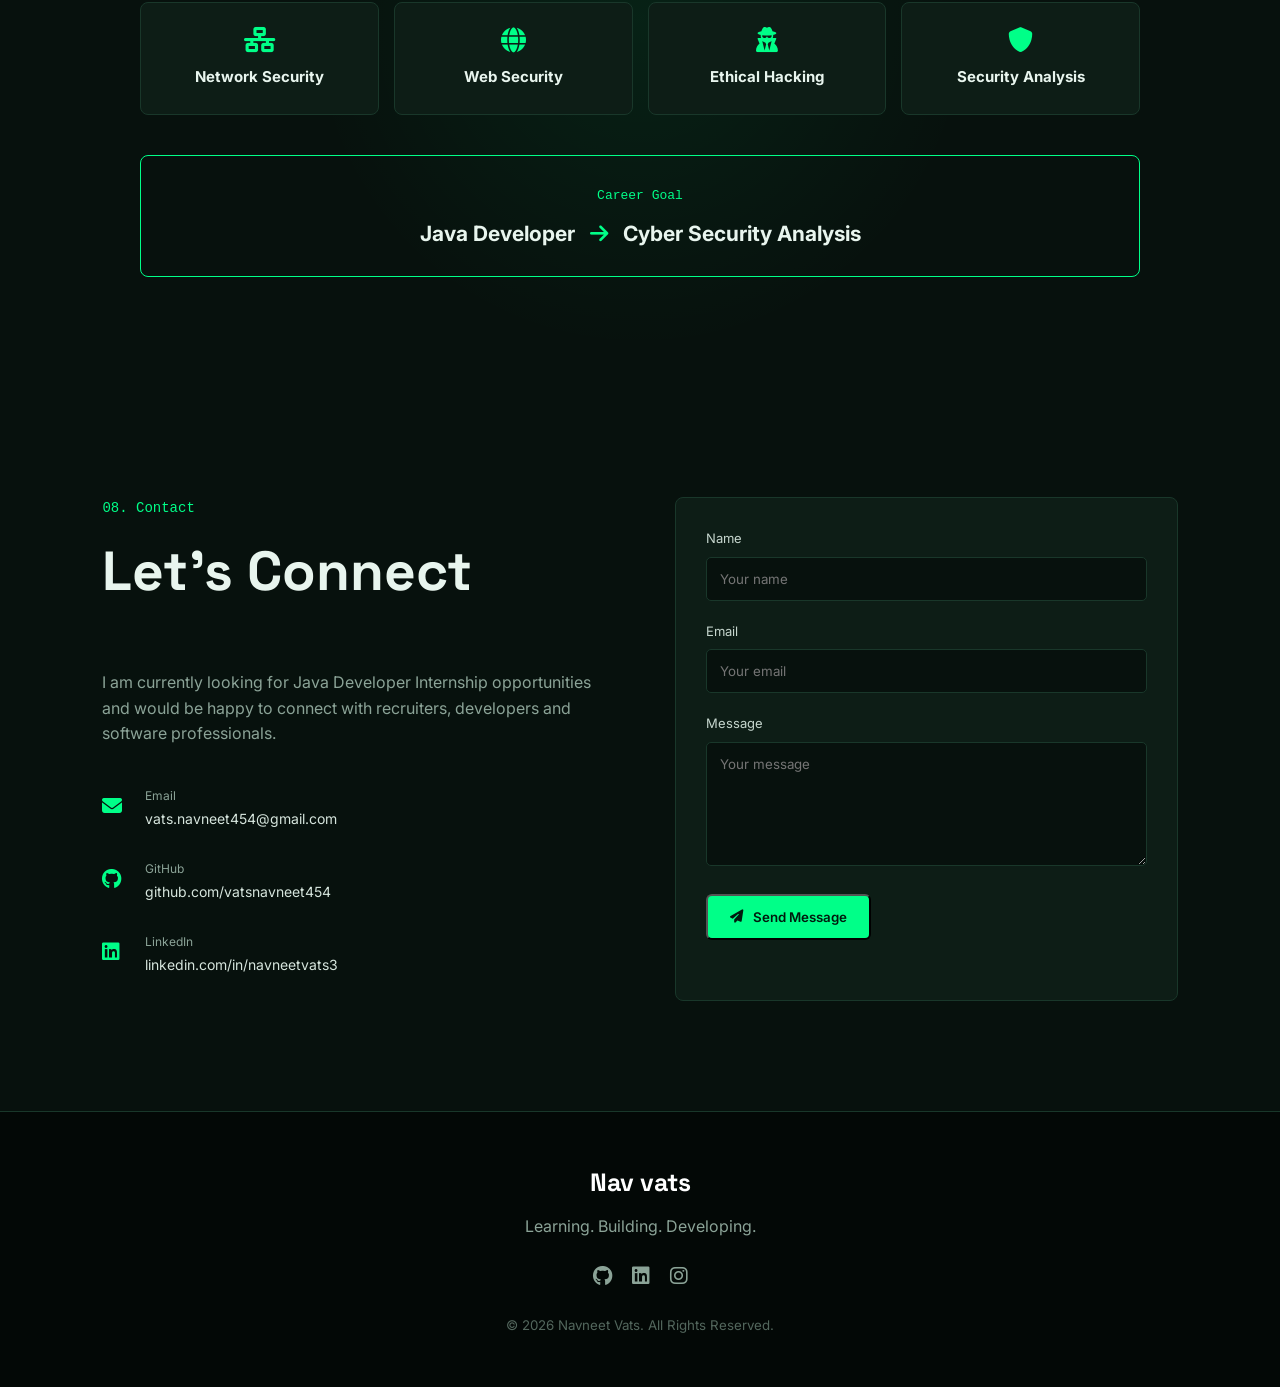
==== commit a2e731d1: "changes" ====
--- a/index.html
+++ b/index.html
@@ -5,7 +5,7 @@
     <meta charset="UTF-8">
     <meta name="viewport" content="width=device-width, initial-scale=1.0">
 
-    <title>Navneet Vats | Java Developer Intern</title>
+    <title>Nav-Vats | Java Developer Intern</title>
 
 
 
@@ -69,7 +69,7 @@
     <header class="navbar">
 
         <div class="logo">
-            <span></span>Navneet Vats<span></span>
+            <span></span>Nav Vats<span></span>
         </div>
 
         <nav id="navMenu">
@@ -1114,7 +1114,7 @@
     <footer>
 
         <div class="footer-logo">
-            <span></span>Navneet Vats<span></span>
+            <span></span>Nav vats<span></span>
         </div>
 
         <p>
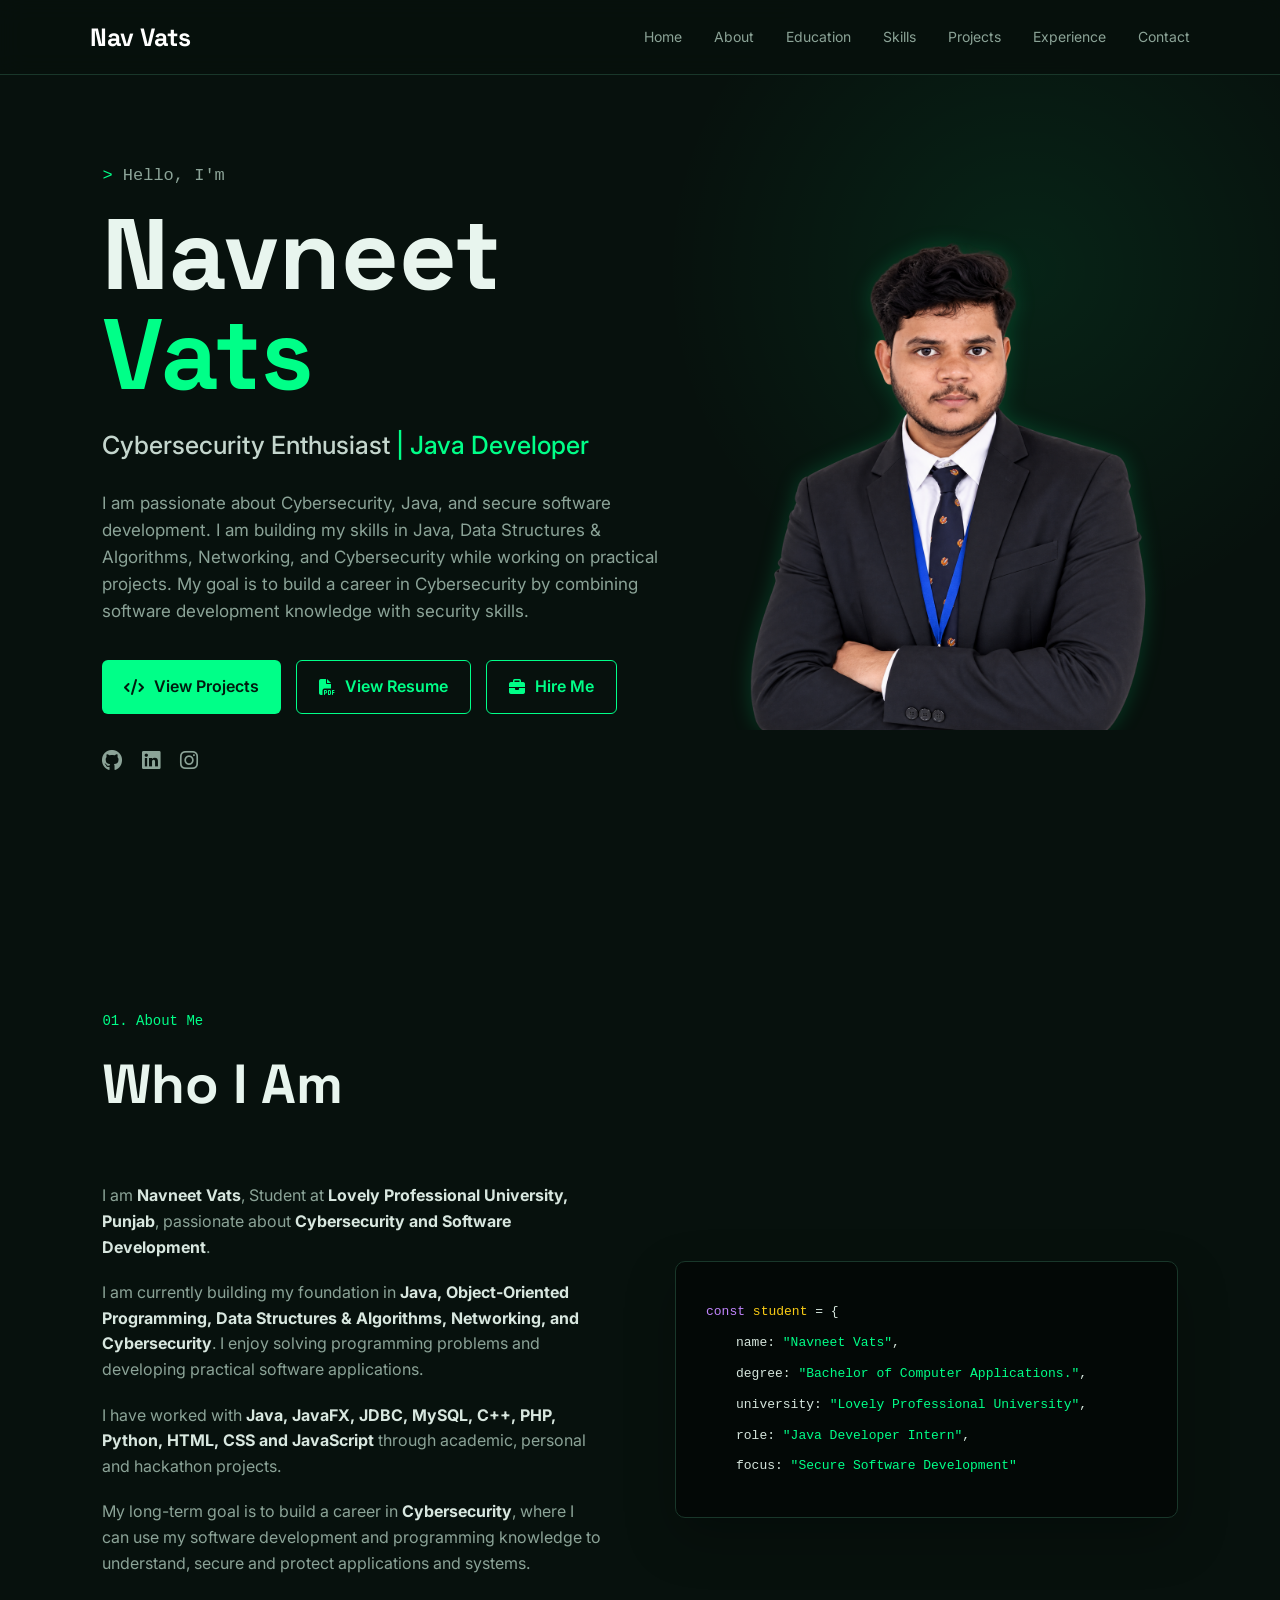
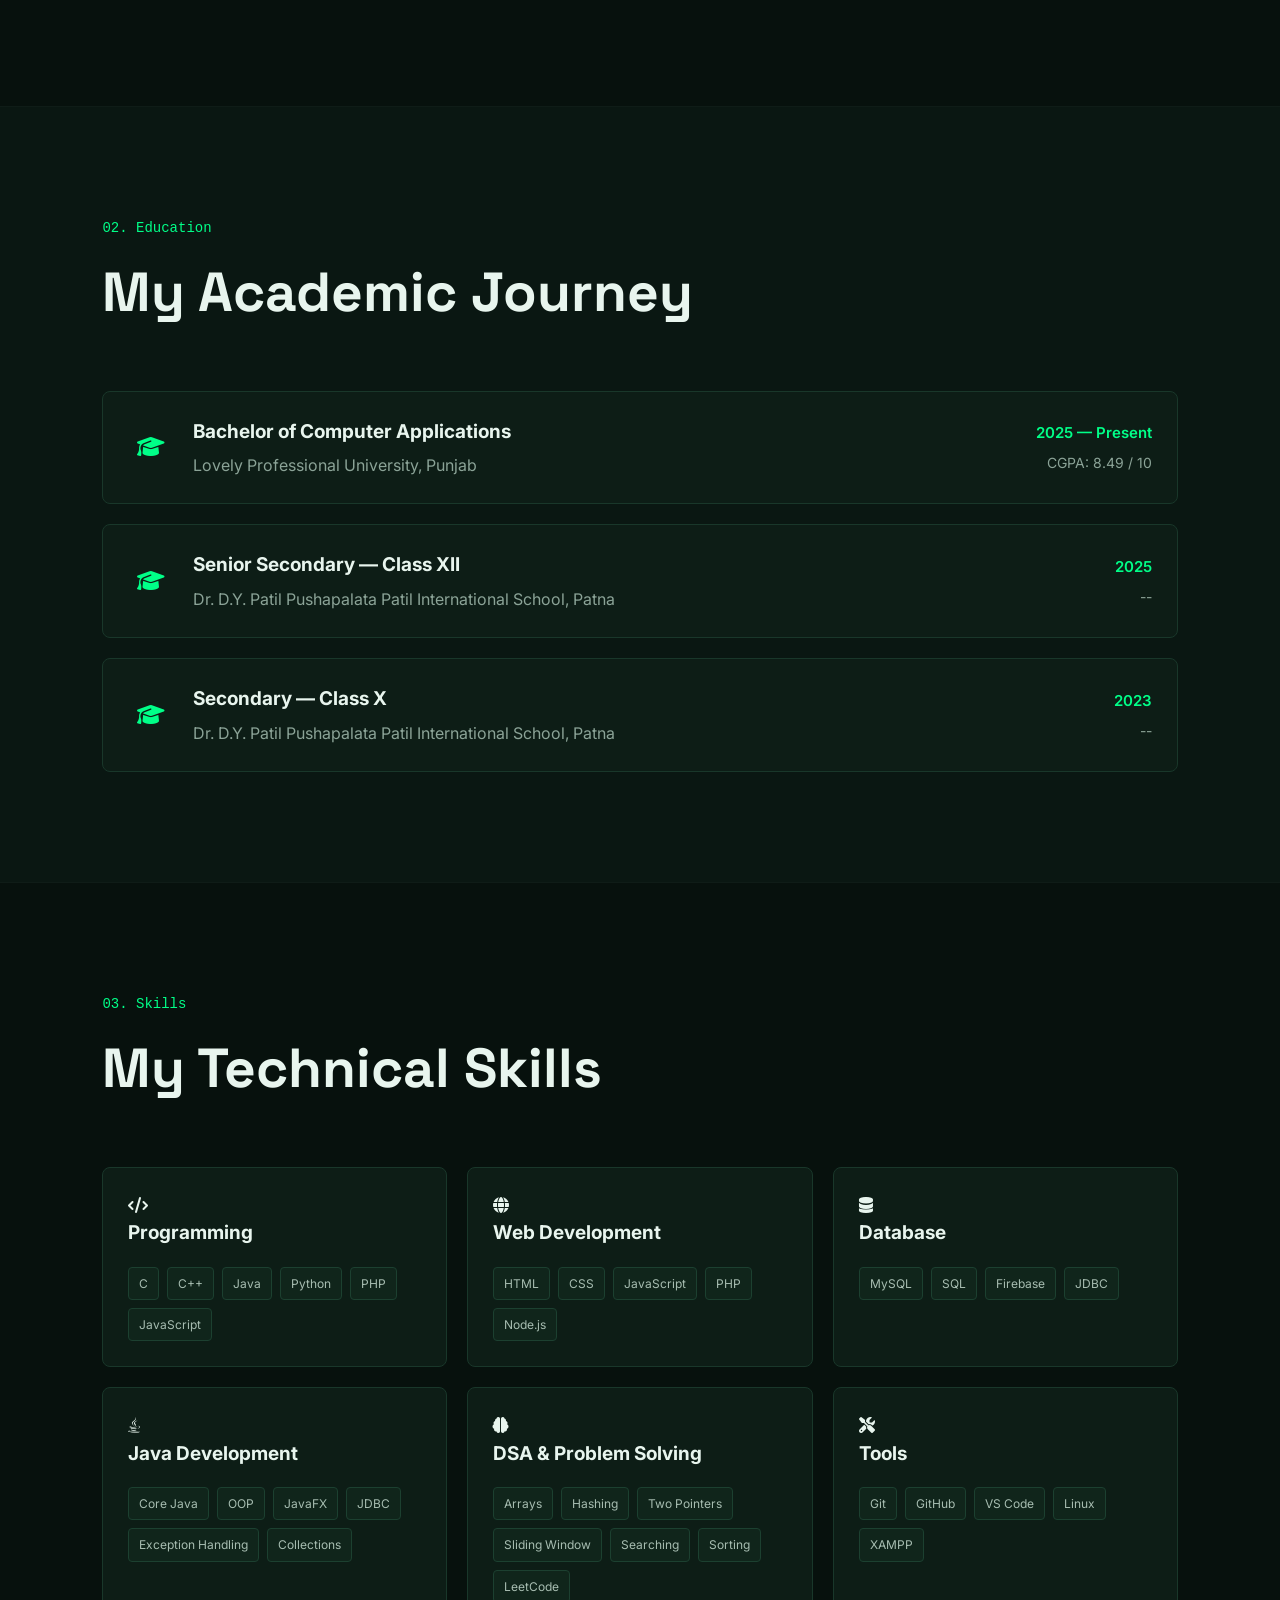
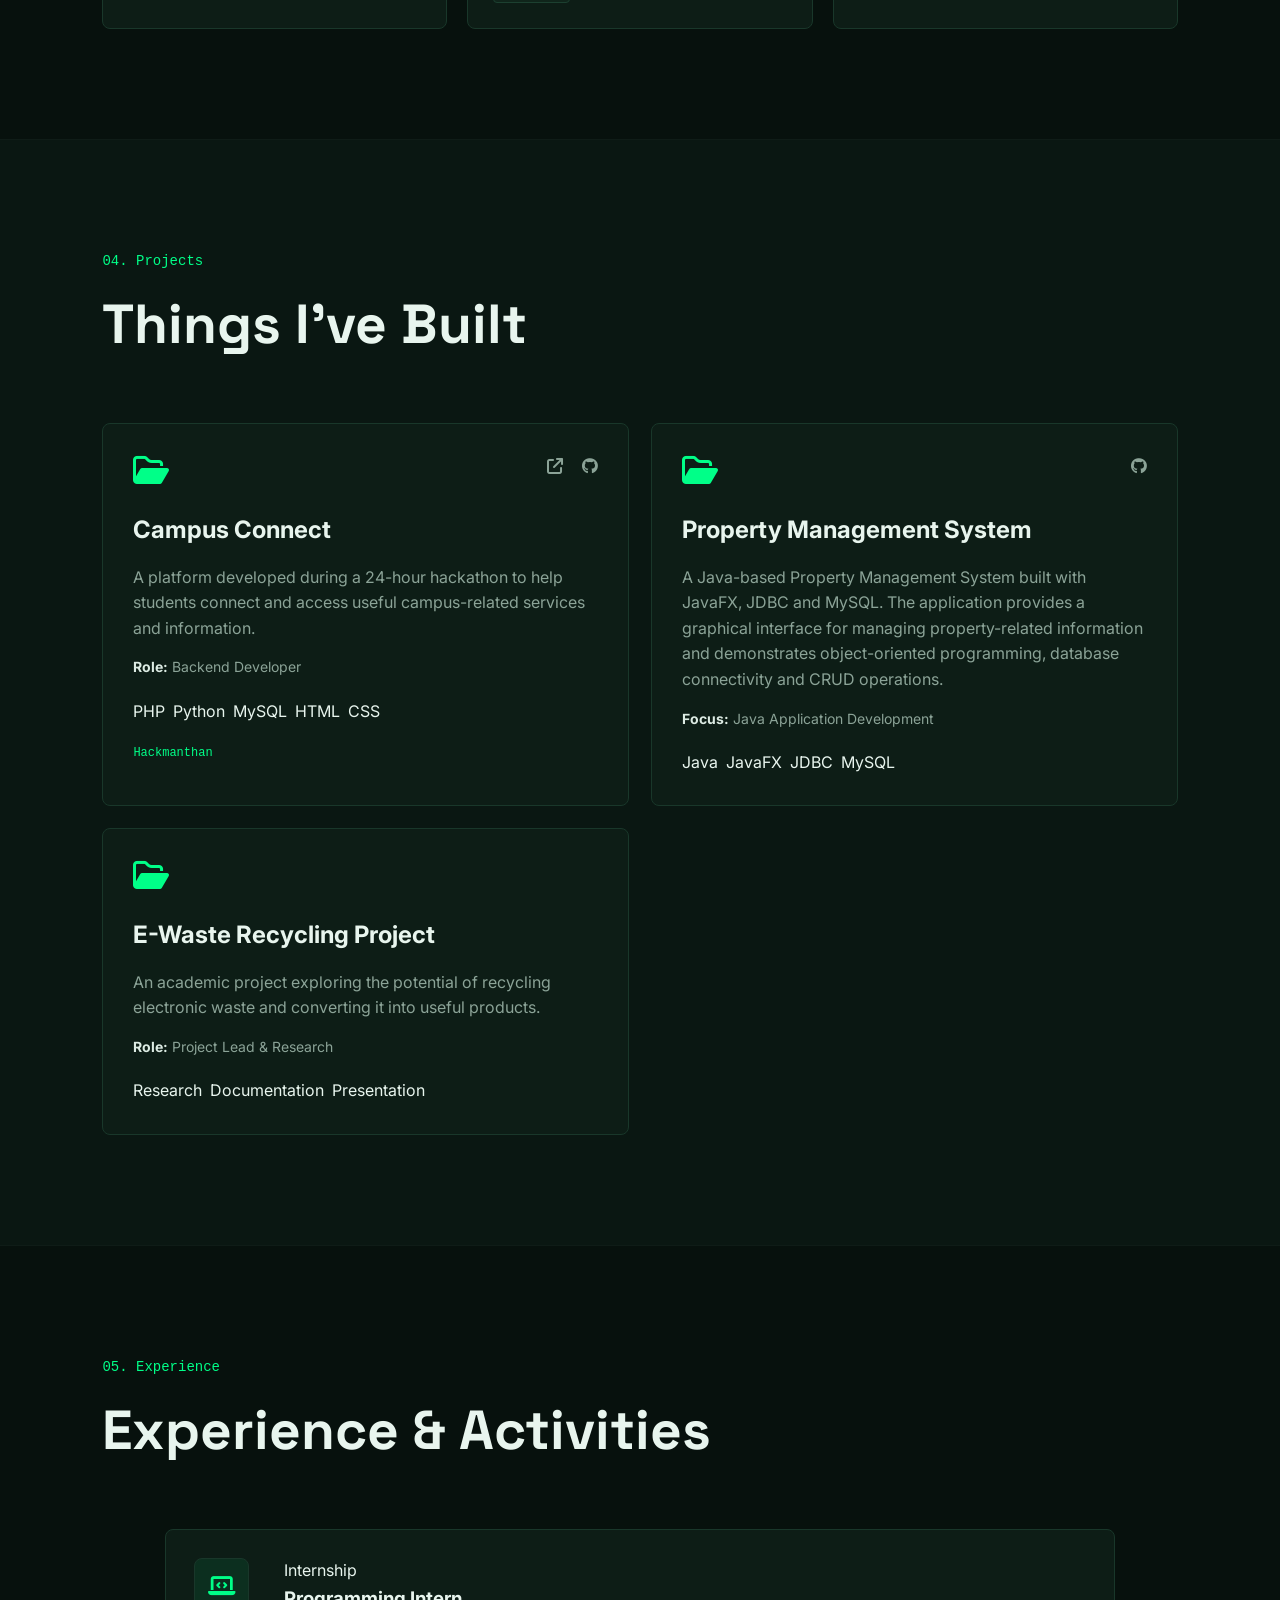
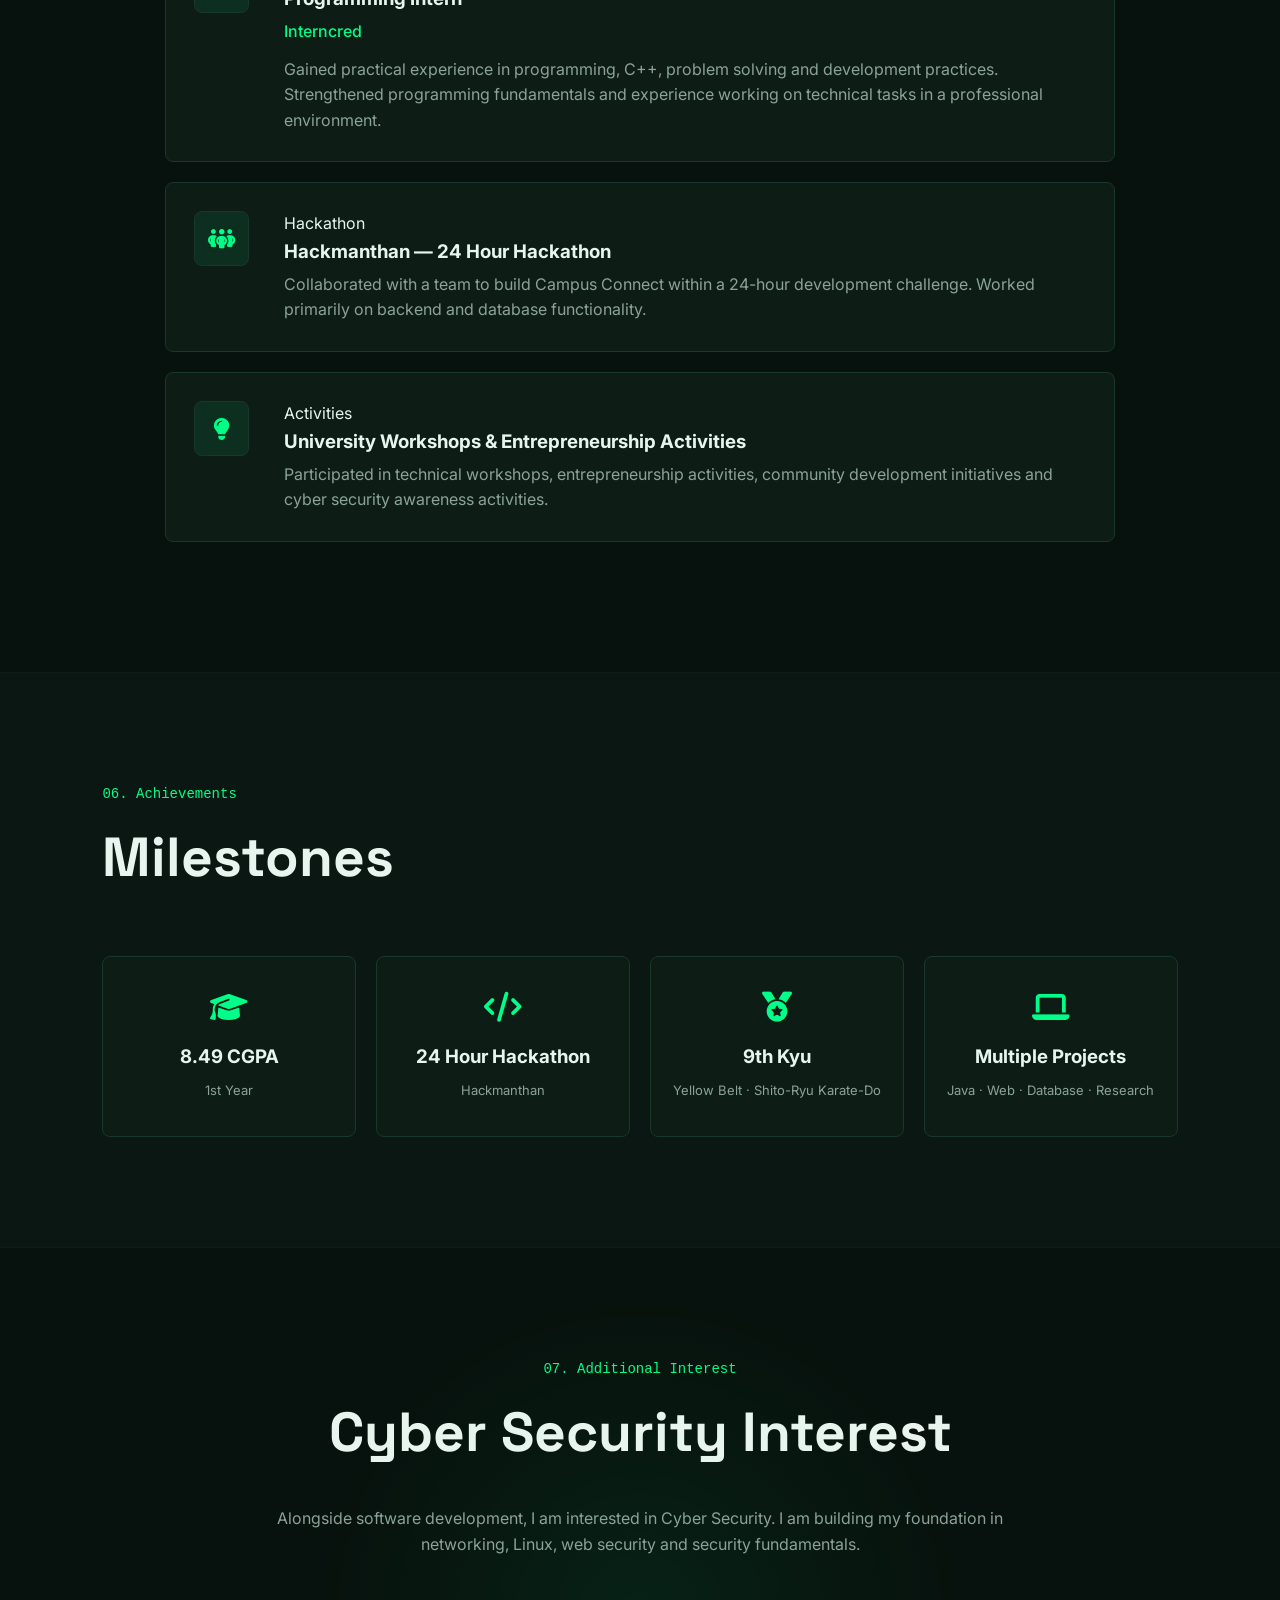
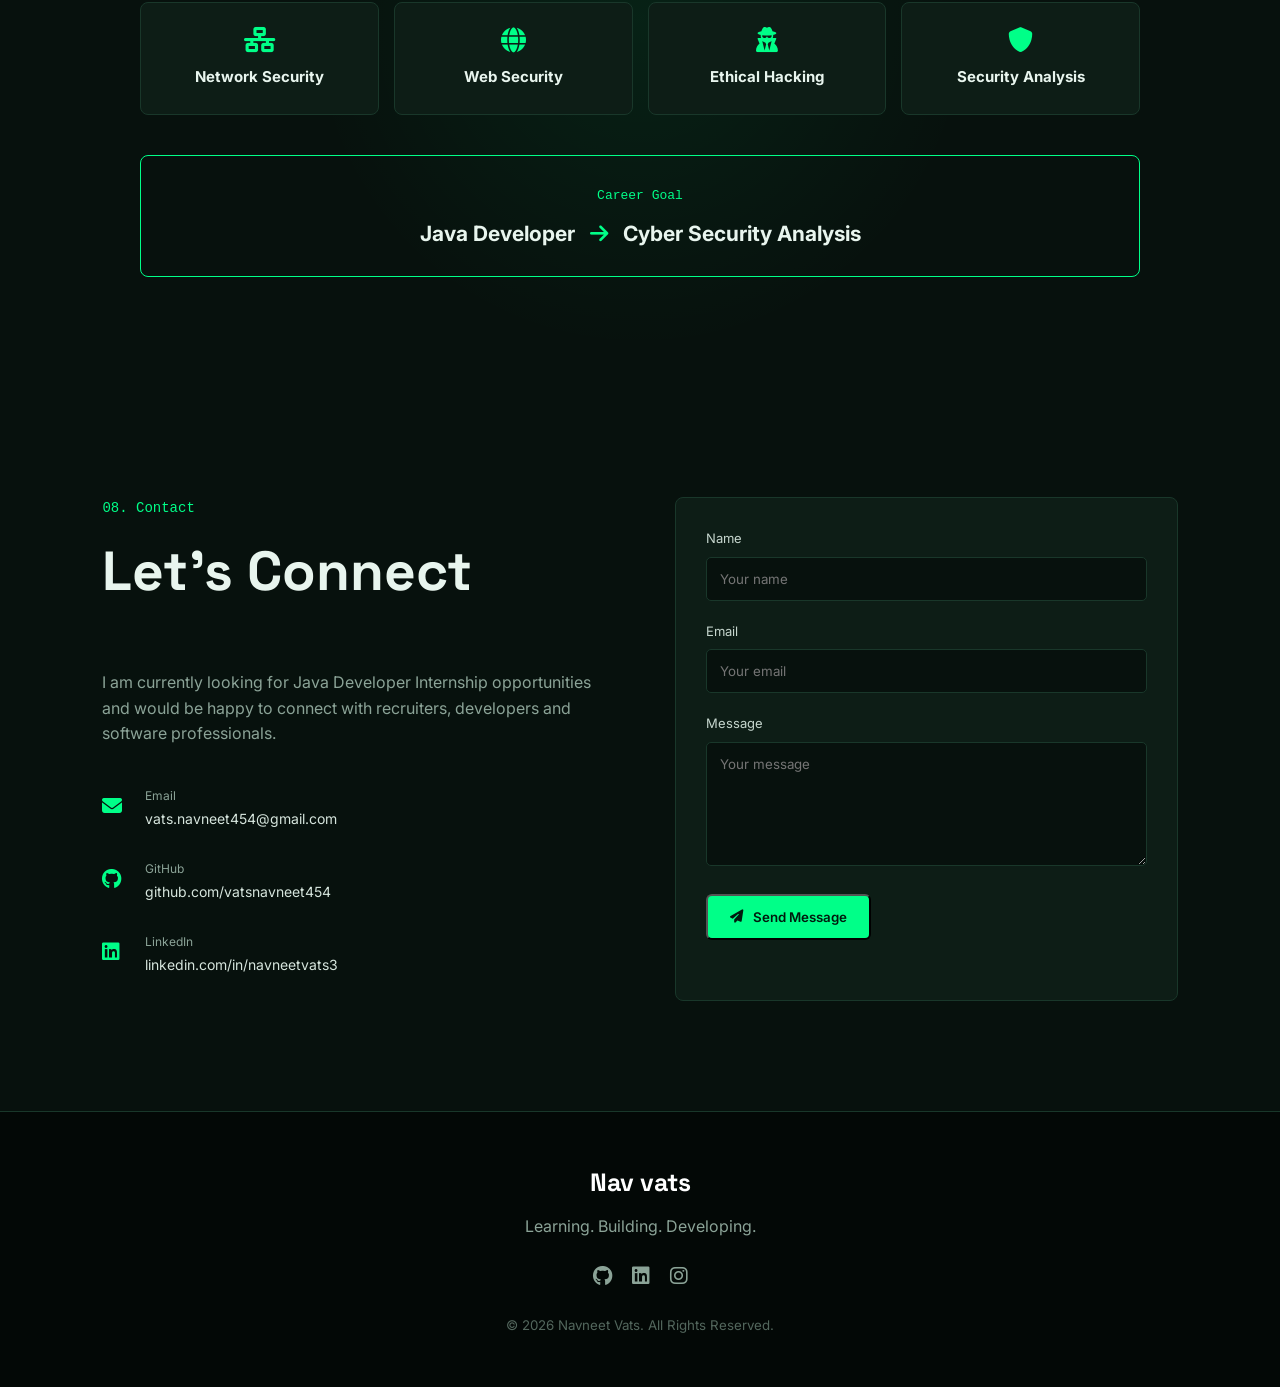
==== commit 2bd8a515: "chages" ====
--- a/index.html
+++ b/index.html
@@ -339,7 +339,7 @@
             <div class="education-right">
 
                 <span class="date">
-                    2023
+                    2025
                 </span>
 
                 <span class="cgpa">
@@ -379,7 +379,7 @@
             <div class="education-right">
 
                 <span class="date">
-                    2021
+                    2023
                 </span>
  <span class="cgpa">
                    --
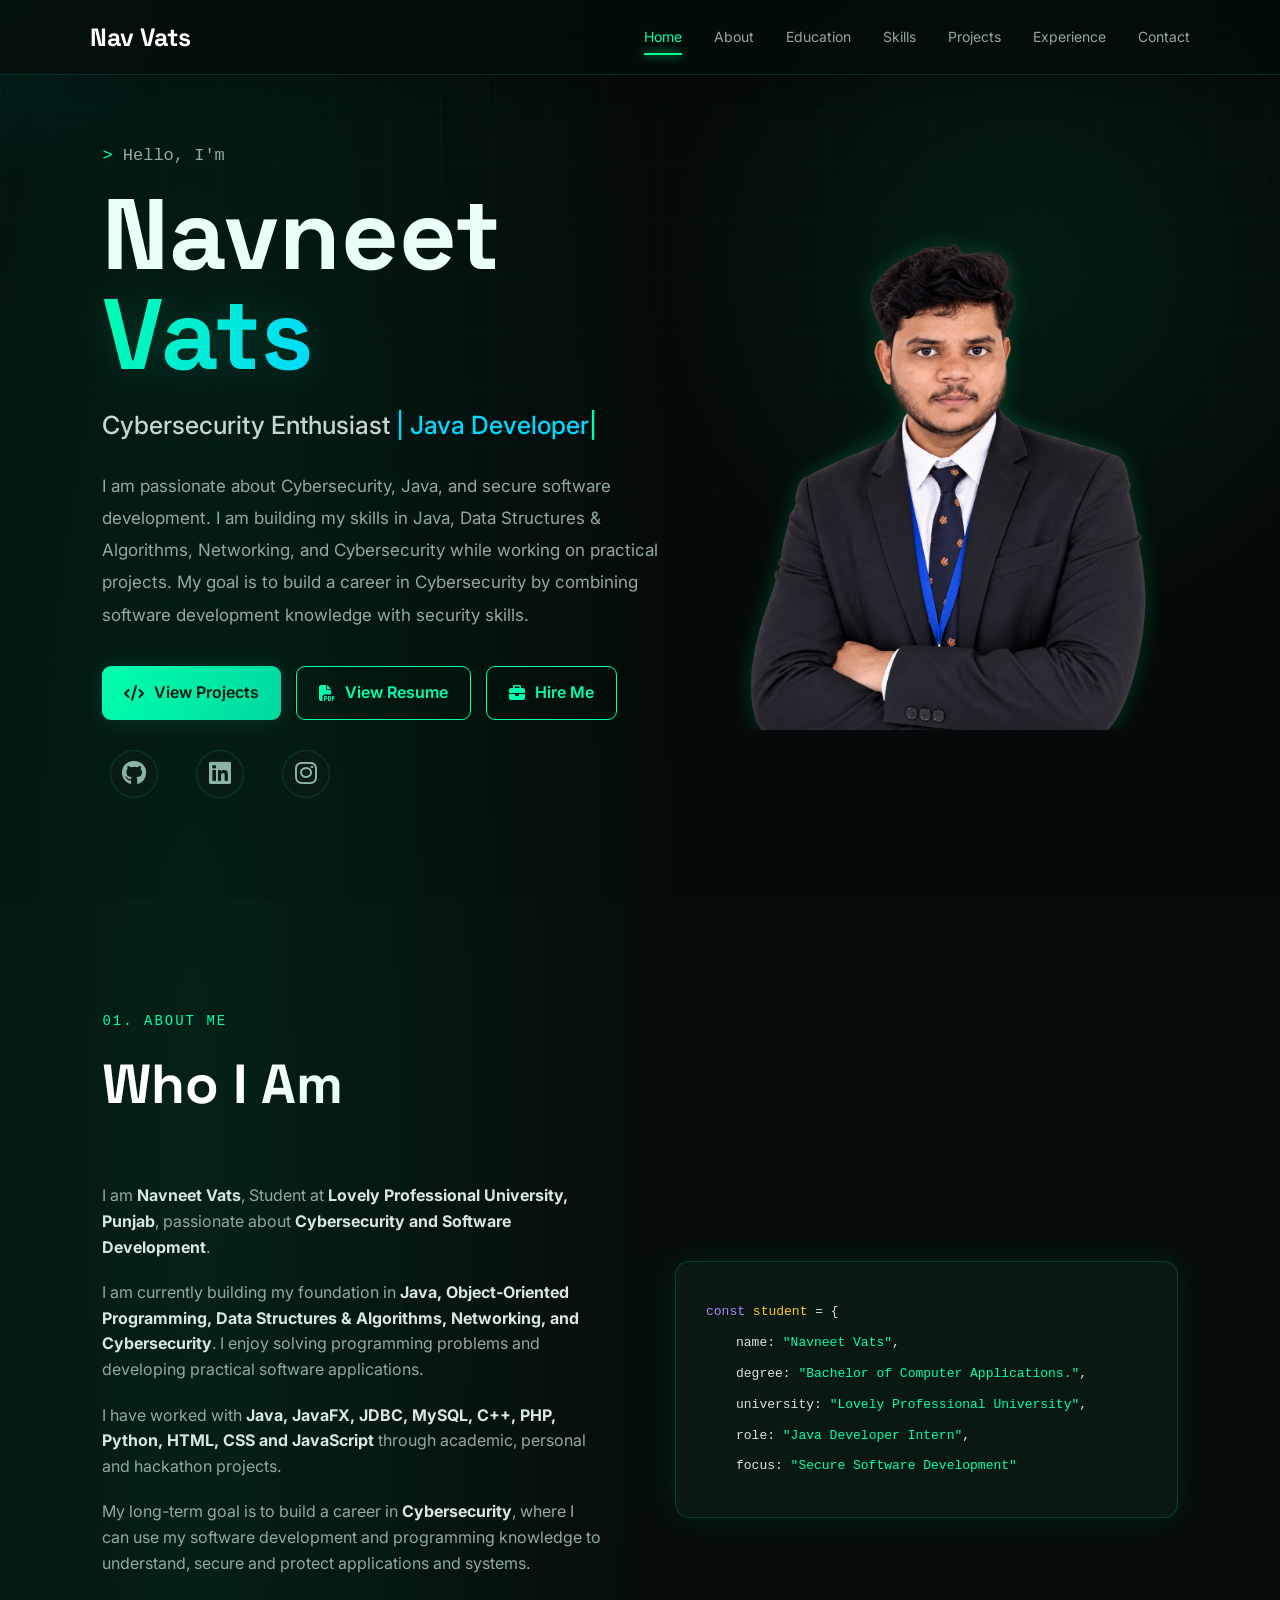
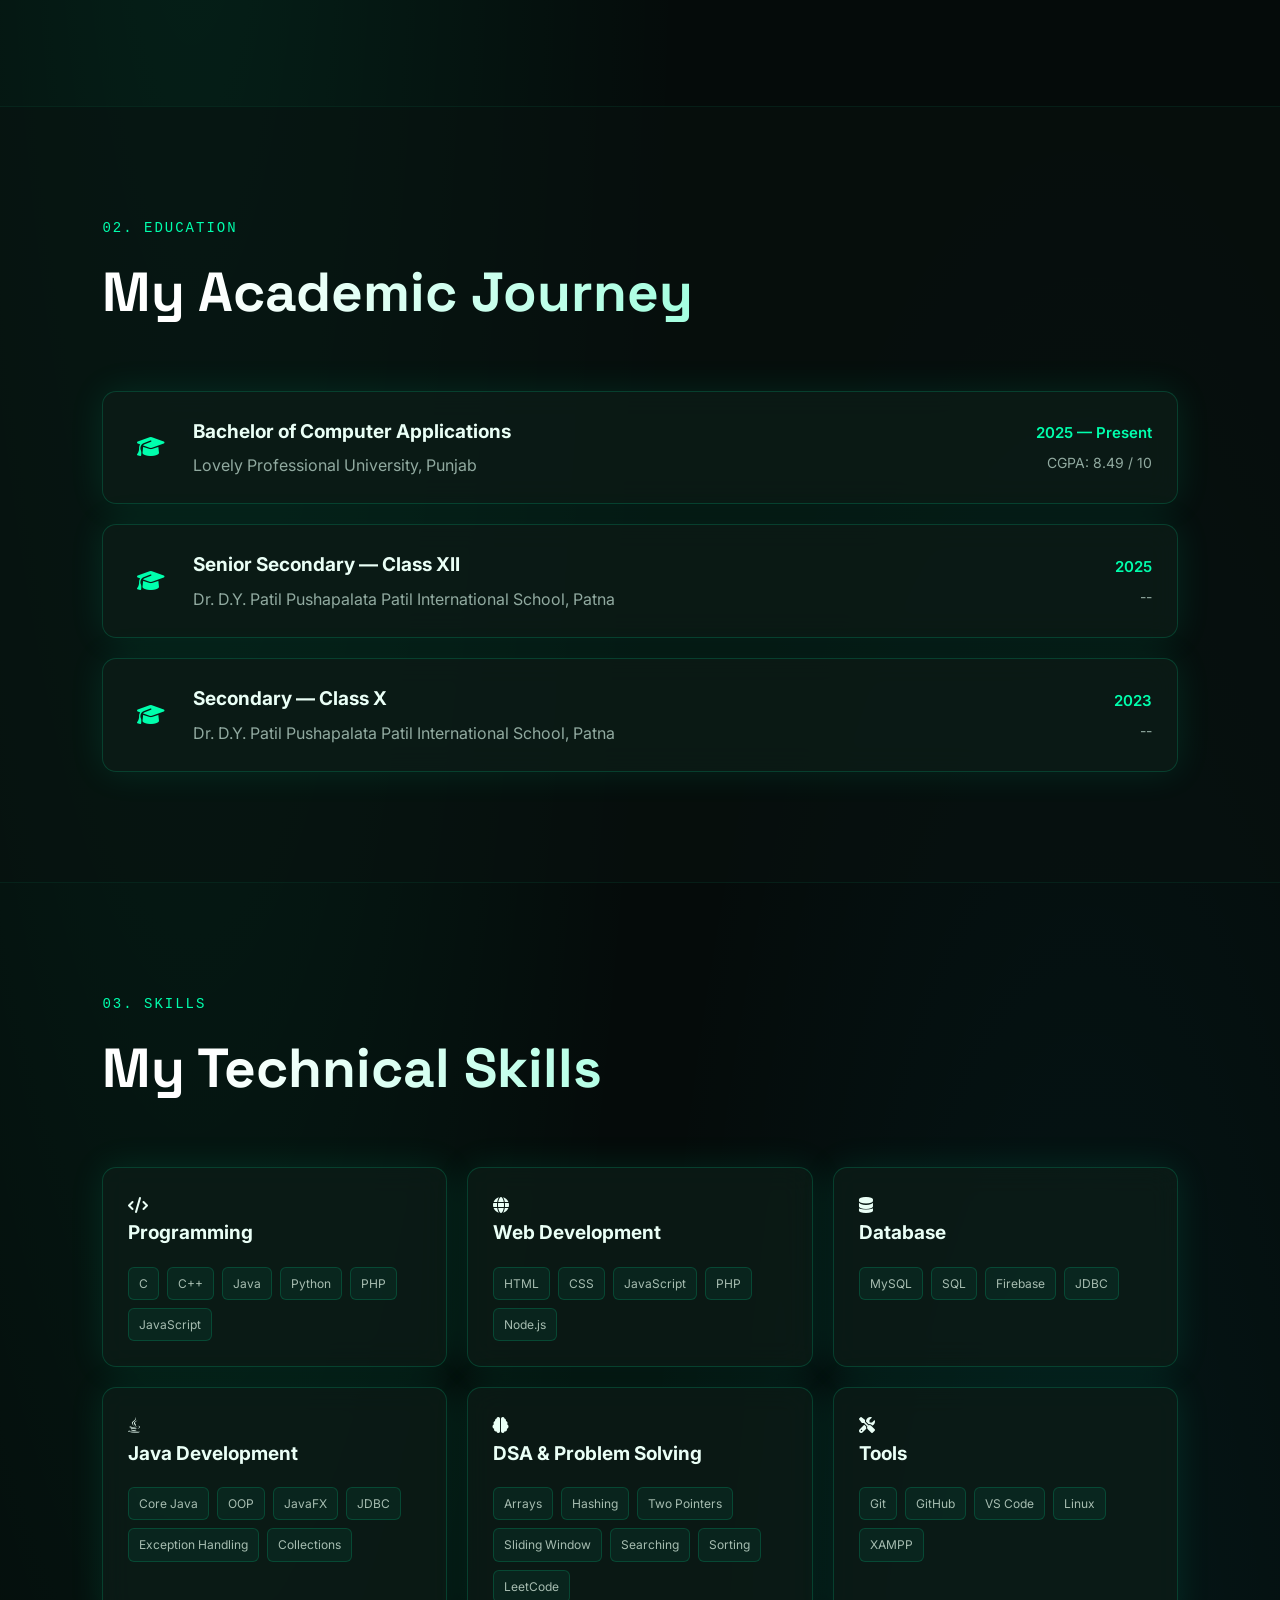
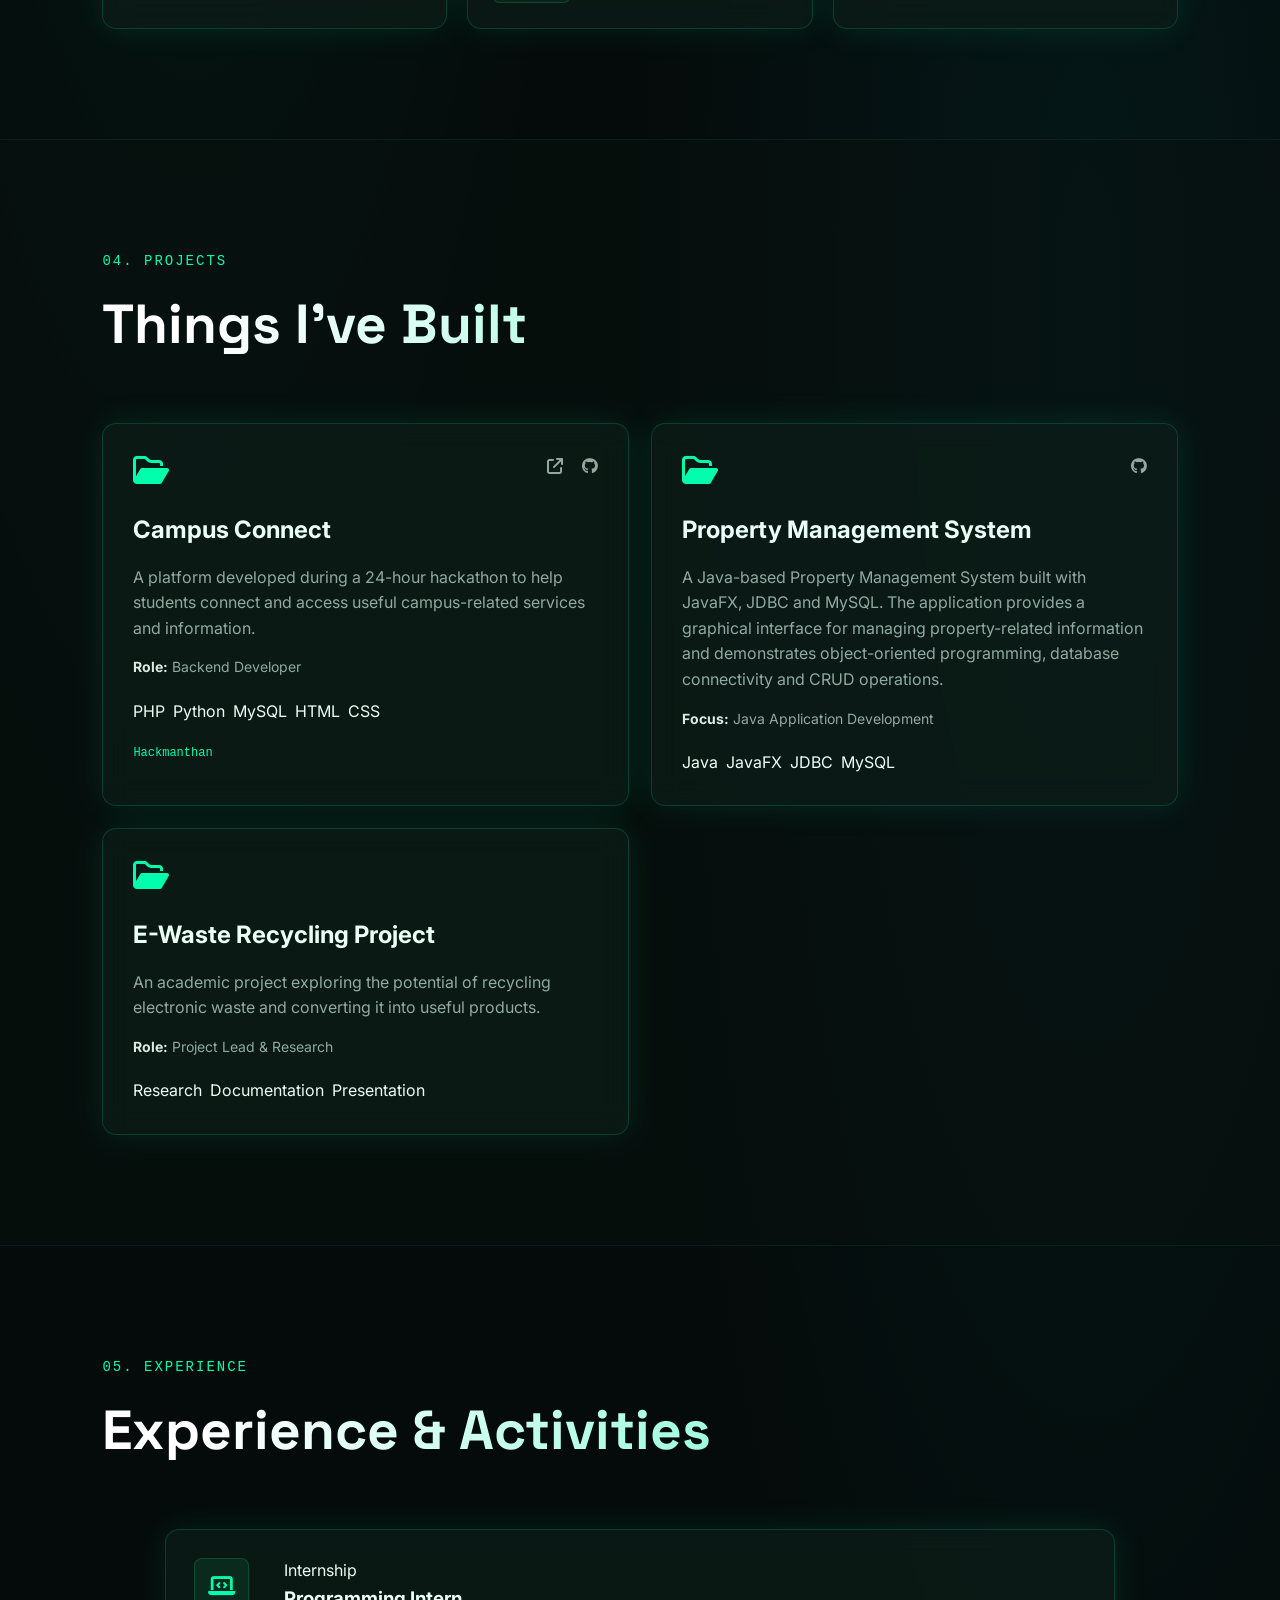
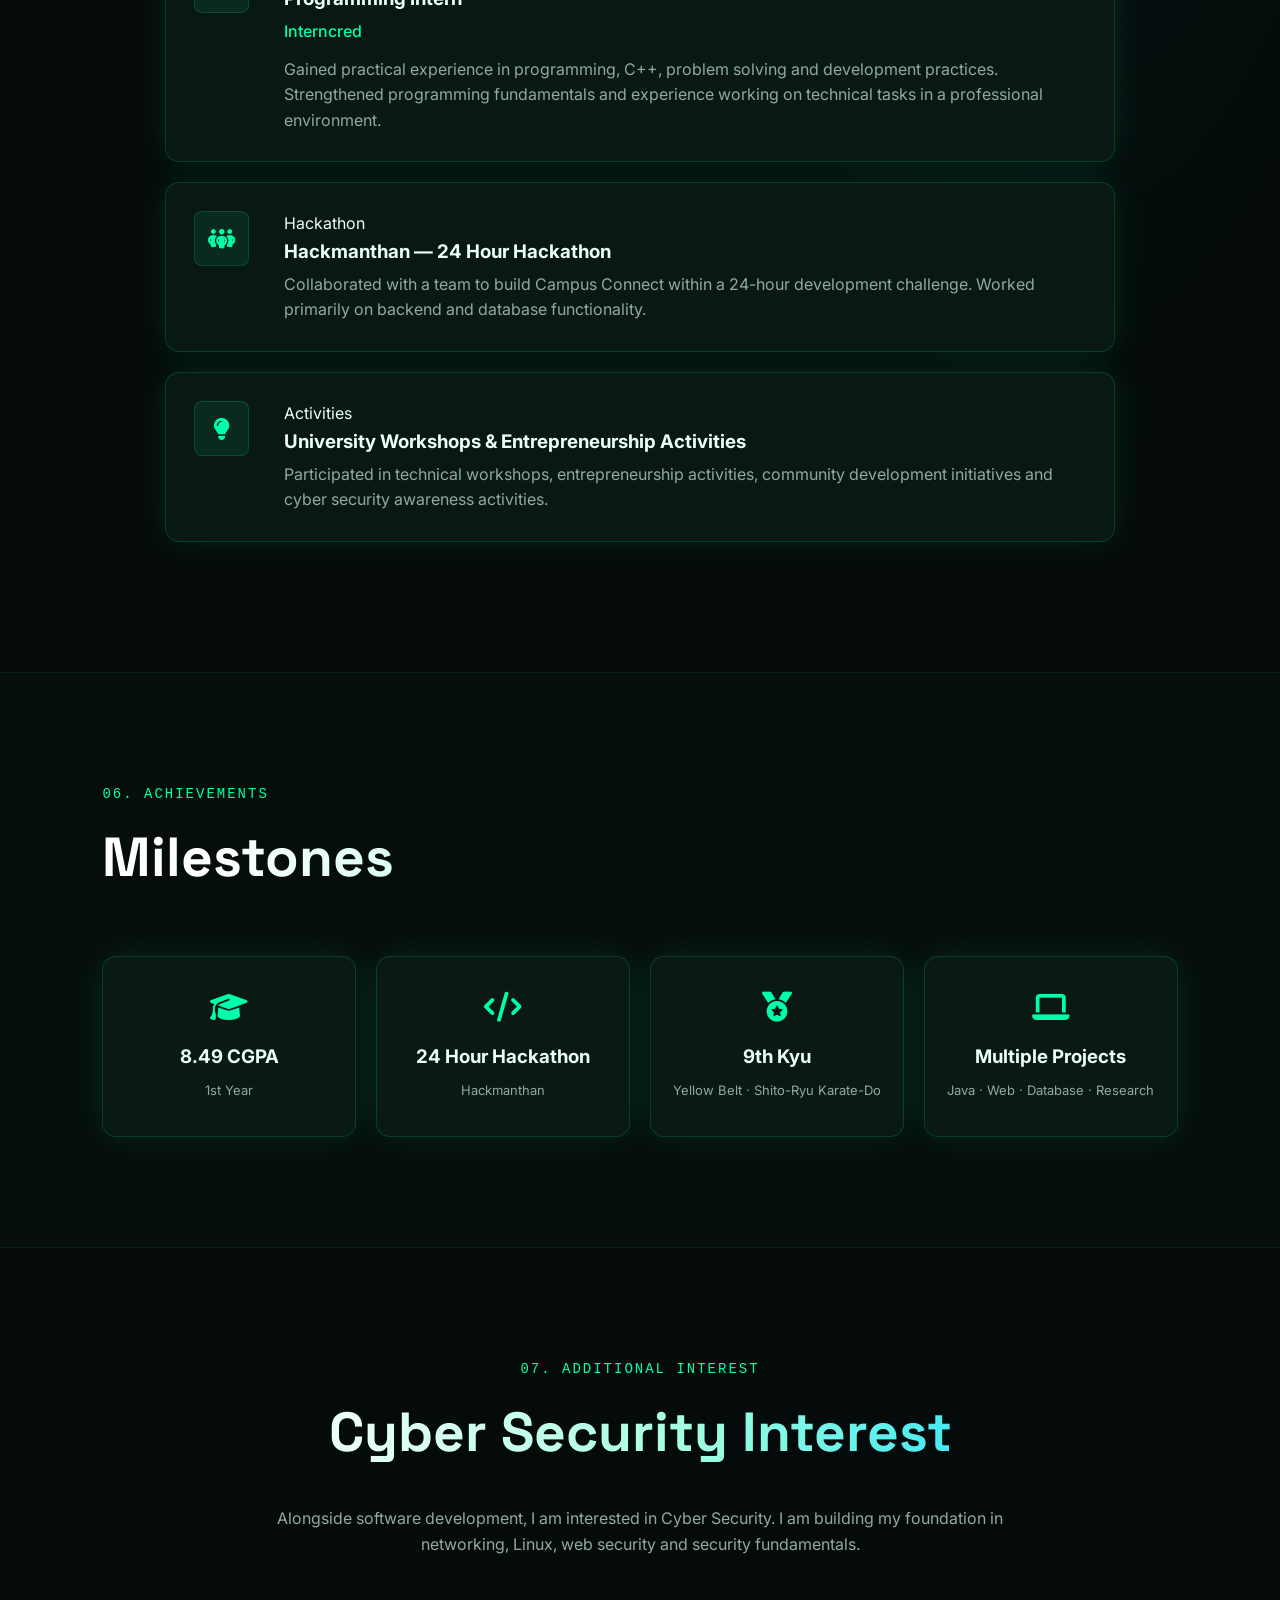
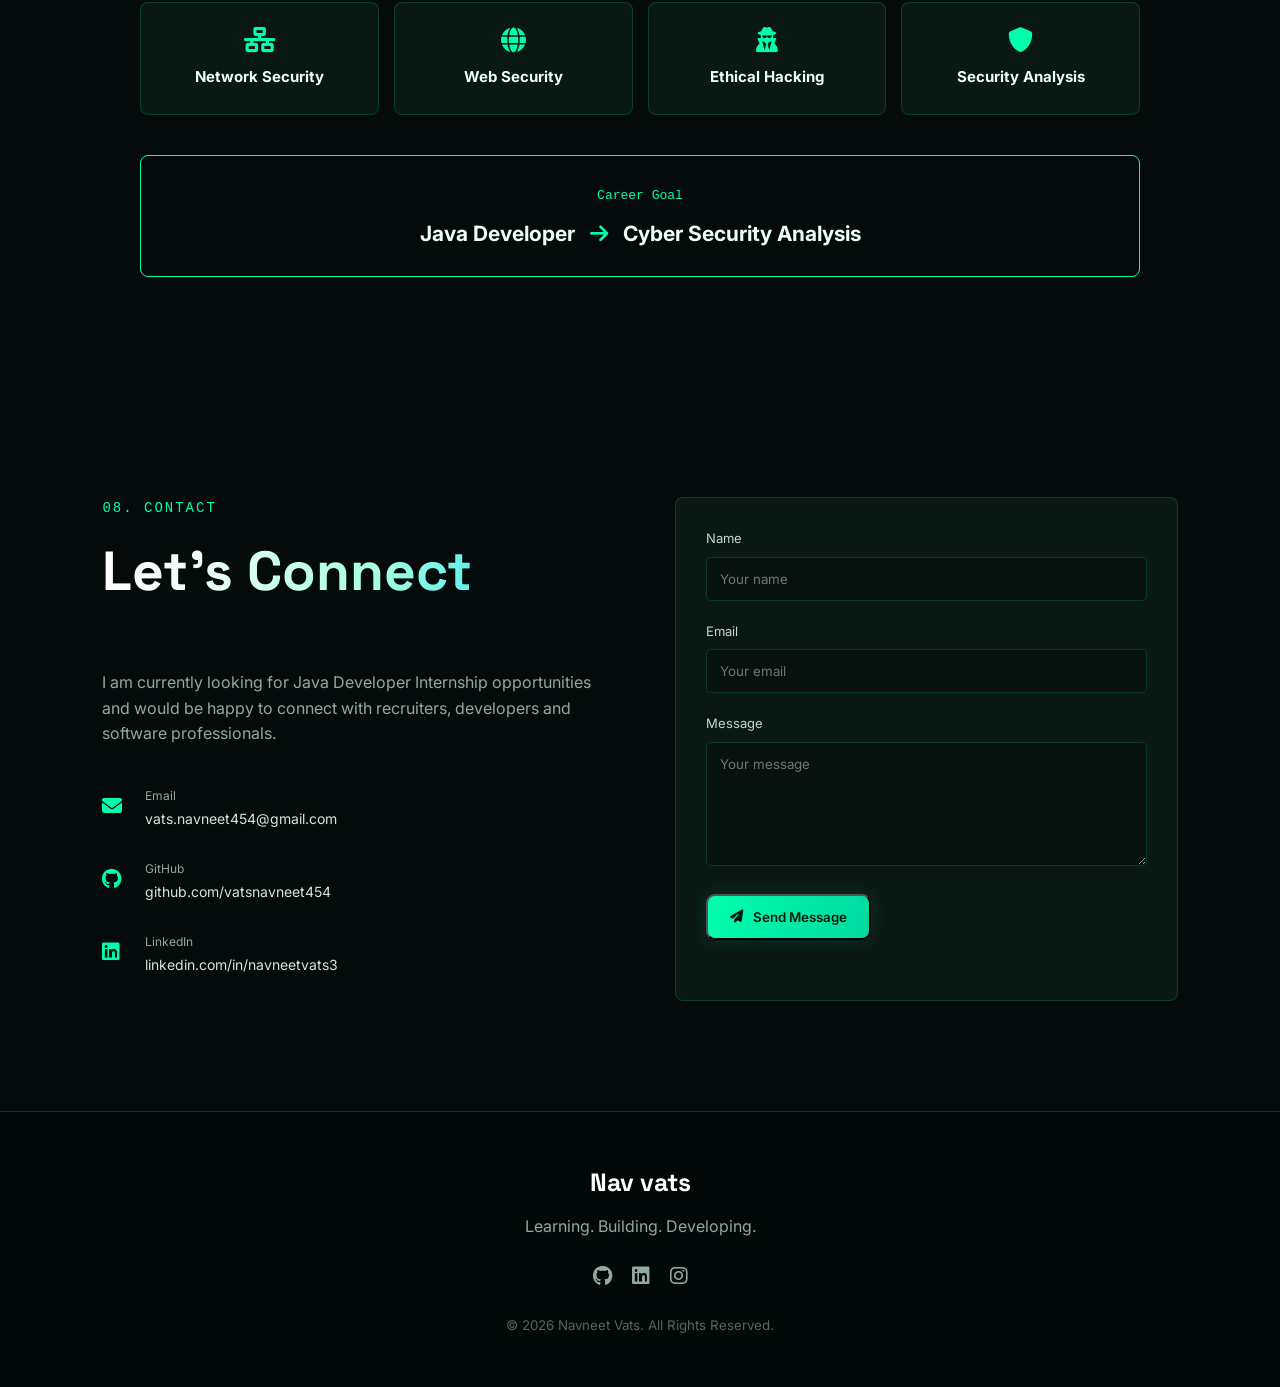
==== commit ce28f1f4: "changes done" ====
--- a/index.html
+++ b/index.html
@@ -5,7 +5,7 @@
     <meta charset="UTF-8">
     <meta name="viewport" content="width=device-width, initial-scale=1.0">
 
-    <title>Nav-Vats | Java Developer Intern</title>
+    <title>Nav-Vats</title>
 
 
 
@@ -64,6 +64,24 @@
 
 <body>
 
+<!-- WEBSITE PRELOADER -->
+<div id="page-loader">
+    <div class="loader-content">
+        <div class="loader-logo">NAV<span>_VATS</span></div>
+        <div class="loader-line">
+            <span></span>
+        </div>
+        <p id="loader-text">INITIALIZING PORTFOLIO...</p>
+    </div>
+</div>
+
+<!-- SCROLL PROGRESS -->
+<div id="scroll-progress"></div>
+
+<!-- CUSTOM CURSOR -->
+<div class="custom-cursor"></div>
+<div class="cursor-follower"></div>
+
     <!-- ================= NAVBAR ================= -->
 
     <header class="navbar">
@@ -118,7 +136,7 @@
                     View Projects
                 </a>
 
-                <a href="https://drive.google.com/file/d/1guQV1LqGfecmVxxPYoGbO5y66MSY2CzA/view?usp=sharing"
+                <a href="https://drive.google.com/file/d/1vSnh-VGX77trzuijoDukXDa2IkFytFRt/view?usp=drive_link"
                     class="btn secondary" target="_blank" rel="noopener noreferrer" aria-label="View Resume">
                     <i class="fa-solid fa-file-pdf"></i>
                     View Resume
@@ -131,26 +149,41 @@
 
             </div>
 
-            <div class="social-links">
-
-                <a href="https://github.com/vatsnavneet454" target="_blank" rel="noopener noreferrer"
-                    aria-label="GitHub">
-                    <i class="fa-brands fa-github"></i>
-                </a>
-
-                <a href="https://www.linkedin.com/in/navneetvats3/" target="_blank" rel="noopener noreferrer"
-                    aria-label="LinkedIn">
-                    <i class="fa-brands fa-linkedin"></i>
-                </a>
-
-                <a href="https://www.instagram.com/navneet.vats03/" target="_blank" rel="noopener noreferrer"
-                    aria-label="Instagram">
-                    <i class="fa-brands fa-instagram"></i>
-                </a>
-
-            </div>
-
-        </div>
+         
+<div class="social-links">
+
+    <!-- GitHub -->
+    <a href="https://github.com/vatsnavneet454"
+       target="_blank"
+       rel="noopener noreferrer"
+       aria-label="GitHub"
+       data-tooltip="Explore My Code">
+
+        <i class="fa-brands fa-github"></i>
+    </a>
+
+    <!-- LinkedIn -->
+    <a href="https://www.linkedin.com/in/navneetvats3/"
+       target="_blank"
+       rel="noopener noreferrer"
+       aria-label="LinkedIn"
+       data-tooltip="Let's Connect">
+
+        <i class="fa-brands fa-linkedin"></i>
+    </a>
+
+    <!-- Instagram -->
+    <a href="https://www.instagram.com/navneet.vats03/"
+       target="_blank"
+       rel="noopener noreferrer"
+       aria-label="Instagram"
+       data-tooltip="Follow My Journey">
+
+        <i class="fa-brands fa-instagram"></i>
+    </a>
+
+</div>
+</div>
 
 
         <!-- JAVA DEVELOPER TERMINAL -->
--- a/style.css
+++ b/style.css
@@ -262,30 +262,166 @@
 }
 
 
-/* SOCIAL */
+/* =====================================
+   PREMIUM SOCIAL MEDIA ANIMATION
+===================================== */
 
 .social-links {
     display: flex;
-
-    gap: 20px;
-
+    align-items: center;
+    gap: 22px;
     margin-top: 30px;
 }
 
 .social-links a {
-    color: var(--muted);
-
-    font-size: 21px;
-
-    transition: 0.3s;
-}
-
-.social-links a:hover {
-    color: var(--green);
-
-    transform: translateY(-3px);
-}
-
+    --mag-x: 0px;
+    --mag-y: 0px;
+
+    position: relative;
+    width: 48px;
+    height: 48px;
+
+    display: inline-flex;
+    align-items: center;
+    justify-content: center;
+
+    color: #8ba397;
+    font-size: 23px;
+
+    background: rgba(13, 29, 22, 0.65);
+    border: 1px solid rgba(0, 255, 136, 0.15);
+    border-radius: 50%;
+
+    backdrop-filter: blur(10px);
+
+    transform: translate3d(
+        var(--mag-x),
+        var(--mag-y),
+        0
+    );
+
+    transition:
+        color 0.35s ease,
+        background 0.35s ease,
+        border-color 0.35s ease,
+        box-shadow 0.35s ease,
+        transform 0.35s cubic-bezier(.2, .8, .2, 1);
+}
+
+/* Glowing outer ring */
+.social-links a::before {
+    content: "";
+    position: absolute;
+    inset: -5px;
+    border: 1px solid var(--green);
+    border-radius: 50%;
+    opacity: 0;
+    transform: scale(0.7);
+    transition: 0.35s ease;
+    pointer-events: none;
+}
+
+/* Floating tooltip */
+.social-links a::after {
+    content: attr(data-tooltip);
+
+    position: absolute;
+    bottom: 62px;
+    left: 50%;
+
+    transform: translate(-50%, 10px) scale(0.85);
+
+    padding: 7px 12px;
+
+    background: #0d1d16;
+    color: var(--green);
+
+    border: 1px solid var(--border);
+    border-radius: 6px;
+
+    font-family: "Inter", sans-serif;
+    font-size: 11px;
+    font-weight: 600;
+    white-space: nowrap;
+
+    opacity: 0;
+    visibility: hidden;
+
+    transition: 0.3s ease;
+    pointer-events: none;
+}
+
+/* Hover animation */
+.social-links a:hover,
+.social-links a:focus-visible {
+    color: var(--green);
+
+    background: rgba(0, 255, 136, 0.12);
+    border-color: var(--green);
+
+    transform:
+        translate3d(
+            var(--mag-x),
+            calc(var(--mag-y) - 7px),
+            0
+        )
+        scale(1.18);
+
+    box-shadow:
+        0 0 12px rgba(0, 255, 136, 0.35),
+        0 0 30px rgba(0, 255, 136, 0.15);
+}
+
+.social-links a:hover::before,
+.social-links a:focus-visible::before {
+    opacity: 0.65;
+    transform: scale(1);
+}
+
+.social-links a:hover::after,
+.social-links a:focus-visible::after {
+    opacity: 1;
+    visibility: visible;
+    transform: translate(-50%, 0) scale(1);
+}
+
+/* Icon movement */
+.social-links a i {
+    transition: transform 0.35s ease;
+}
+
+.social-links a:hover i {
+    transform: rotate(8deg) scale(1.08);
+}
+
+/* Keyboard focus */
+.social-links a:focus-visible {
+    outline: 2px solid var(--green);
+    outline-offset: 5px;
+}
+
+/* Mobile adjustment */
+@media (max-width: 600px) {
+    .social-links {
+        gap: 18px;
+    }
+
+    .social-links a {
+        width: 44px;
+        height: 44px;
+        font-size: 21px;
+    }
+}
+
+/* Accessibility */
+@media (prefers-reduced-motion: reduce) {
+    .social-links a,
+    .social-links a::before,
+    .social-links a::after,
+    .social-links a i {
+        transition: none !important;
+    }
+}
 
 /* =========================
    TERMINAL
@@ -1519,3 +1655,830 @@
     color: var(--green);
     text-decoration: underline;
 }
+
+/* =====================================
+   CYBERSECURITY PORTFOLIO ANIMATIONS
+===================================== */
+
+/* Hero background */
+.hero {
+    position: relative;
+    overflow: hidden;
+}
+
+.hero-content,
+.photo-terminal-body {
+    position: relative;
+    z-index: 2;
+}
+
+/* Matrix canvas */
+#matrixCanvas {
+    position: absolute;
+    inset: 0;
+    width: 100%;
+    height: 100%;
+    opacity: 0.16;
+    pointer-events: none;
+    z-index: 1;
+}
+
+/* Hero entrance animation */
+.hero-content {
+    animation: heroEntrance 1s ease both;
+}
+
+@keyframes heroEntrance {
+    from {
+        opacity: 0;
+        transform: translateY(35px);
+    }
+    to {
+        opacity: 1;
+        transform: translateY(0);
+    }
+}
+
+/* Profile photo floating effect */
+.profile-photo {
+    animation: profileFloat 5s ease-in-out infinite,
+               profileGlow 3s ease-in-out infinite alternate;
+}
+
+@keyframes profileFloat {
+    0%, 100% {
+        transform: translateY(0);
+    }
+    50% {
+        transform: translateY(-12px);
+    }
+}
+
+@keyframes profileGlow {
+    from {
+        filter: drop-shadow(0 0 8px rgba(0,255,136,0.15));
+    }
+    to {
+        filter: drop-shadow(0 0 24px rgba(0,255,136,0.4));
+    }
+}
+
+/* Typing cursor */
+#typed-role::after {
+    content: "|";
+    color: var(--green);
+    animation: blink 0.7s infinite;
+}
+
+/* Scroll reveal */
+.reveal {
+    opacity: 0;
+    transform: translateY(35px);
+    transition: opacity 0.8s ease, transform 0.8s ease;
+}
+
+.reveal.active {
+    opacity: 1;
+    transform: translateY(0);
+}
+
+/* Card entrance */
+.skill-card,
+.project-card,
+.education-card,
+.experience-card,
+.achievement-card {
+    transition: transform 0.35s ease,
+                border-color 0.35s ease,
+                box-shadow 0.35s ease;
+}
+
+.skill-card:hover,
+.project-card:hover,
+.education-card:hover,
+.experience-card:hover,
+.achievement-card:hover {
+    box-shadow: 0 12px 35px rgba(0,255,136,0.09);
+}
+
+/* Navbar animation */
+.navbar {
+    animation: navbarEntrance 0.8s ease both;
+}
+
+@keyframes navbarEntrance {
+    from {
+        opacity: 0;
+        transform: translateY(-20px);
+    }
+    to {
+        opacity: 1;
+        transform: translateY(0);
+    }
+}
+
+/* Respect reduced-motion preferences */
+@media (prefers-reduced-motion: reduce) {
+    *,
+    *::before,
+    *::after {
+        animation-duration: 0.01ms !important;
+        animation-iteration-count: 1 !important;
+        transition-duration: 0.01ms !important;
+        scroll-behavior: auto !important;
+    }
+
+    .reveal {
+        opacity: 1;
+        transform: none;
+    }
+}
+
+/* =========================================
+   PREMIUM INTERACTIVE EFFECTS
+========================================= */
+
+:root {
+    --neon: #00ff88;
+    --neon-soft: rgba(0,255,136,0.15);
+}
+
+/* PRELOADER */
+
+#page-loader {
+    position: fixed;
+    inset: 0;
+    z-index: 99999;
+    background: #030806;
+    display: grid;
+    place-items: center;
+    transition: opacity .7s ease, visibility .7s ease;
+}
+
+#page-loader.hide {
+    opacity: 0;
+    visibility: hidden;
+}
+
+.loader-content {
+    width: min(300px, 80%);
+    text-align: center;
+}
+
+.loader-logo {
+    font: 700 30px "Space Grotesk";
+    letter-spacing: 3px;
+    margin-bottom: 25px;
+}
+
+.loader-logo span {
+    color: var(--neon);
+}
+
+.loader-line {
+    height: 3px;
+    background: #19372a;
+    overflow: hidden;
+}
+
+.loader-line span {
+    display: block;
+    height: 100%;
+    width: 100%;
+    background: var(--neon);
+    transform-origin: left;
+    animation: loadProgress 1.8s ease forwards;
+}
+
+#loader-text {
+    font: 11px monospace;
+    color: var(--neon);
+    margin-top: 15px;
+    letter-spacing: 2px;
+}
+
+@keyframes loadProgress {
+    from { transform: scaleX(0); }
+    to { transform: scaleX(1); }
+}
+
+/* SCROLL PROGRESS */
+
+#scroll-progress {
+    position: fixed;
+    z-index: 10001;
+    top: 0;
+    left: 0;
+    height: 3px;
+    width: 0;
+    background: var(--neon);
+    box-shadow: 0 0 12px var(--neon);
+}
+
+/* CUSTOM CURSOR */
+
+.custom-cursor,
+.cursor-follower {
+    position: fixed;
+    top: 0;
+    left: 0;
+    pointer-events: none;
+    z-index: 10002;
+    border-radius: 50%;
+    opacity: 0;
+}
+
+.custom-cursor {
+    width: 7px;
+    height: 7px;
+    background: var(--neon);
+}
+
+.cursor-follower {
+    width: 32px;
+    height: 32px;
+    border: 1px solid var(--neon);
+    transition: width .2s, height .2s, border-color .2s;
+}
+
+body.cursor-ready .custom-cursor,
+body.cursor-ready .cursor-follower {
+    opacity: 1;
+}
+
+/* INTERACTIVE SPOTLIGHT CARDS */
+
+.skill-card,
+.project-card,
+.achievement-card,
+.experience-card {
+    position: relative;
+    overflow: hidden;
+    transform-style: preserve-3d;
+    transition: border-color .3s, box-shadow .3s;
+}
+
+.skill-card::before,
+.project-card::before,
+.achievement-card::before,
+.experience-card::before {
+    content: "";
+    position: absolute;
+    inset: 0;
+    pointer-events: none;
+    opacity: 0;
+    background: radial-gradient(
+        300px circle at var(--mouse-x, 50%) var(--mouse-y, 50%),
+        rgba(0,255,136,.12),
+        transparent 65%
+    );
+    transition: opacity .3s;
+}
+
+.skill-card:hover::before,
+.project-card:hover::before,
+.achievement-card:hover::before,
+.experience-card:hover::before {
+    opacity: 1;
+}
+
+/* MAGNETIC BUTTON */
+
+.hero-buttons .btn,
+.intern-apply {
+    transition: transform .25s ease, box-shadow .3s;
+    will-change: transform;
+}
+
+/* ACTIVE NAV LINK */
+
+.navbar nav a.active {
+    color: var(--neon);
+    position: relative;
+}
+
+.navbar nav a.active::after {
+    content: "";
+    position: absolute;
+    bottom: -7px;
+    left: 0;
+    width: 100%;
+    height: 2px;
+    background: var(--neon);
+    box-shadow: 0 0 10px var(--neon);
+}
+
+/* REVEAL ANIMATION */
+
+.reveal {
+    opacity: 0;
+    transform: translateY(35px);
+    transition: opacity .8s ease, transform .8s ease;
+}
+
+.reveal.active {
+    opacity: 1;
+    transform: translateY(0);
+}
+
+/* SECTION IMAGE / PHOTO GLOW */
+
+.profile-photo {
+    transition: filter .4s ease;
+}
+
+.photo-terminal-body:hover .profile-photo {
+    filter: drop-shadow(0 0 28px rgba(0,255,136,.4));
+}
+
+/* ACCESSIBILITY */
+
+@media (hover: none), (max-width: 750px) {
+    .custom-cursor,
+    .cursor-follower {
+        display: none;
+    }
+}
+
+@media (prefers-reduced-motion: reduce) {
+    *, *::before, *::after {
+        animation-duration: .01ms !important;
+        transition-duration: .01ms !important;
+        scroll-behavior: auto !important;
+    }
+
+    .reveal {
+        opacity: 1;
+        transform: none;
+    }
+}
+/* Social media hover animation */
+.social-links a {
+    display: inline-flex;
+    align-items: center;
+    justify-content: center;
+    width: 48px;
+    height: 48px;
+    margin: 0 8px;
+    border-radius: 50%;
+    color: #8ab4a5;
+    font-size: 25px;
+    transition: all 0.35s ease;
+    position: relative;
+}
+
+/* Pop-out effect */
+.social-links a:hover {
+    color: #00ff88;
+    transform: translateY(-10px) scale(1.3);
+    background: rgba(0, 255, 136, 0.12);
+    box-shadow:
+        0 0 12px rgba(0, 255, 136, 0.5),
+        0 0 25px rgba(0, 255, 136, 0.25);
+}
+
+/* Smooth icon animation */
+.social-links a i {
+    transition: transform 0.35s ease;
+}
+
+.social-links a:hover i {
+    transform: rotate(8deg);
+}
+
+/* Keyboard accessibility */
+.social-links a:focus-visible {
+    outline: 2px solid #00ff88;
+    outline-offset: 5px;
+}
+
+/* ==========================================
+   NAV VATS — GLOBAL HOLOGRAPHIC THEME
+========================================== */
+
+:root {
+    --bg: #050b0a;
+    --bg2: #081310;
+    --card: rgba(12, 29, 24, 0.78);
+    --border: rgba(0, 255, 170, 0.17);
+
+    --green: #00ffad;
+    --green-dark: #00c98a;
+    --cyan: #00d9ff;
+    --purple: #a78bfa;
+
+    --text: #eafff6;
+    --muted: #91aaa0;
+
+    --holo-shadow: 0 0 35px rgba(0, 255, 173, 0.10);
+}
+
+/* Main background */
+html {
+    scroll-behavior: smooth;
+    scroll-padding-top: 90px;
+}
+
+body {
+    background:
+        radial-gradient(ellipse at 15% 15%, rgba(0,255,173,.09), transparent 32%),
+        radial-gradient(ellipse at 85% 45%, rgba(0,217,255,.06), transparent 30%),
+        #050b0a;
+
+    color: var(--text);
+    overflow-x: hidden;
+}
+
+/* Subtle digital grid */
+body::before {
+    content: "";
+    position: fixed;
+    inset: 0;
+    z-index: -1;
+    pointer-events: none;
+
+    background-image:
+        linear-gradient(rgba(0,255,173,.035) 1px, transparent 1px),
+        linear-gradient(90deg, rgba(0,255,173,.035) 1px, transparent 1px);
+
+    background-size: 55px 55px;
+
+    mask-image: linear-gradient(to bottom, black, transparent 90%);
+}
+
+/* Ambient light following the cursor */
+#holo-light {
+    position: fixed;
+    width: 380px;
+    height: 380px;
+    left: 0;
+    top: 0;
+    z-index: 0;
+    pointer-events: none;
+    border-radius: 50%;
+
+    background: radial-gradient(
+        circle,
+        rgba(0,255,173,.075),
+        rgba(0,217,255,.025) 45%,
+        transparent 70%
+    );
+
+    transform: translate(-50%, -50%);
+    will-change: transform;
+}
+
+/* Navbar */
+.navbar {
+    background: rgba(5, 13, 11, .76);
+    border-bottom: 1px solid rgba(0,255,173,.15);
+    backdrop-filter: blur(22px);
+    -webkit-backdrop-filter: blur(22px);
+    box-shadow: 0 8px 35px rgba(0,0,0,.2);
+}
+
+.navbar nav a {
+    position: relative;
+    transition: color .3s ease;
+}
+
+.navbar nav a::after {
+    content: "";
+    position: absolute;
+    left: 0;
+    bottom: -9px;
+    width: 0;
+    height: 2px;
+    background: linear-gradient(90deg, var(--green), var(--cyan));
+    box-shadow: 0 0 12px var(--green);
+    transition: width .3s ease;
+}
+
+.navbar nav a:hover,
+.navbar nav a.active {
+    color: var(--green);
+}
+
+.navbar nav a:hover::after,
+.navbar nav a.active::after {
+    width: 100%;
+}
+
+/* Section backgrounds */
+.section,
+.hero {
+    position: relative;
+    isolation: isolate;
+}
+
+.section {
+    background: transparent;
+}
+
+.dark-section {
+    background: rgba(8, 19, 16, .52);
+    border-top: 1px solid rgba(0,255,173,.07);
+    border-bottom: 1px solid rgba(0,255,173,.07);
+}
+
+/* Section headings */
+.section-title h2 {
+    background: linear-gradient(
+        100deg,
+        #ffffff 10%,
+        #a4ffe0 55%,
+        #00d9ff 100%
+    );
+    -webkit-background-clip: text;
+    background-clip: text;
+    color: transparent;
+}
+
+.section-title p {
+    letter-spacing: 2px;
+    text-transform: uppercase;
+}
+
+/* Hero heading */
+.hero h1 span {
+    background: linear-gradient(110deg, #00ffad, #00d9ff);
+    -webkit-background-clip: text;
+    background-clip: text;
+    color: transparent;
+    filter: drop-shadow(0 0 18px rgba(0,255,173,.15));
+}
+
+.hero h2 span {
+    color: var(--cyan);
+}
+
+.hero-description {
+    line-height: 1.9;
+}
+
+/* Hero profile image */
+.photo-terminal-body {
+    position: relative;
+    isolation: isolate;
+}
+
+.photo-terminal-body::before {
+    content: "";
+    position: absolute;
+    width: 75%;
+    aspect-ratio: 1;
+    border-radius: 50%;
+    z-index: -1;
+
+    background: radial-gradient(
+        circle,
+        rgba(0,255,173,.17),
+        rgba(0,217,255,.06) 45%,
+        transparent 70%
+    );
+
+    animation: holoPulse 4s ease-in-out infinite;
+}
+
+.profile-photo {
+    filter:
+        drop-shadow(0 0 14px rgba(0,255,173,.2))
+        drop-shadow(0 0 35px rgba(0,217,255,.09));
+
+    animation: profileFloat 5s ease-in-out infinite;
+}
+
+@keyframes holoPulse {
+    0%, 100% {
+        transform: scale(.92);
+        opacity: .65;
+    }
+    50% {
+        transform: scale(1.08);
+        opacity: 1;
+    }
+}
+
+@keyframes profileFloat {
+    0%, 100% { transform: translateY(0); }
+    50% { transform: translateY(-9px); }
+}
+
+/* All major cards */
+.about-card,
+.education-card,
+.skill-card,
+.project-card,
+.experience-card,
+.achievement-card,
+.cyber-card,
+.contact-card {
+    position: relative;
+    isolation: isolate;
+    overflow: hidden;
+
+    background: var(--card);
+    border: 1px solid var(--border);
+    border-radius: 14px;
+
+    backdrop-filter: blur(14px);
+    -webkit-backdrop-filter: blur(14px);
+
+    box-shadow: var(--holo-shadow);
+
+    transition:
+        border-color .35s ease,
+        box-shadow .35s ease,
+        transform .35s ease;
+}
+
+/* Moving holographic reflection */
+.about-card::before,
+.education-card::before,
+.skill-card::before,
+.project-card::before,
+.experience-card::before,
+.achievement-card::before,
+.cyber-card::before,
+.contact-card::before {
+    content: "";
+    position: absolute;
+    inset: 0;
+    z-index: -1;
+    pointer-events: none;
+
+    background: radial-gradient(
+        circle at var(--mouse-x, 50%) var(--mouse-y, 50%),
+        rgba(0,255,173,.13),
+        rgba(0,217,255,.045) 28%,
+        transparent 65%
+    );
+
+    opacity: 0;
+    transition: opacity .3s ease;
+}
+
+.about-card:hover::before,
+.education-card:hover::before,
+.skill-card:hover::before,
+.project-card:hover::before,
+.experience-card:hover::before,
+.achievement-card:hover::before,
+.cyber-card:hover::before,
+.contact-card:hover::before {
+    opacity: 1;
+}
+
+/* Card hover */
+.education-card:hover,
+.skill-card:hover,
+.project-card:hover,
+.experience-card:hover,
+.achievement-card:hover,
+.cyber-card:hover,
+.contact-card:hover,
+.about-card:hover {
+    border-color: rgba(0,255,173,.55);
+
+    box-shadow:
+        0 15px 45px rgba(0,0,0,.25),
+        0 0 25px rgba(0,255,173,.09);
+}
+
+/* Skill tags */
+.skill-tags span {
+    background: rgba(0,255,173,.055);
+    border: 1px solid rgba(0,255,173,.16);
+    border-radius: 6px;
+    transition: .3s ease;
+}
+
+.skill-tags span:hover {
+    color: var(--cyan);
+    border-color: var(--cyan);
+    background: rgba(0,217,255,.09);
+    transform: translateY(-3px);
+    box-shadow: 0 0 15px rgba(0,217,255,.12);
+}
+
+/* Buttons */
+.btn {
+    position: relative;
+    overflow: hidden;
+    border-radius: 9px;
+    transition: .3s ease;
+}
+
+.btn::before {
+    content: "";
+    position: absolute;
+    top: -100%;
+    left: -120%;
+    width: 70%;
+    height: 300%;
+    transform: rotate(30deg);
+
+    background: linear-gradient(
+        90deg,
+        transparent,
+        rgba(255,255,255,.22),
+        transparent
+    );
+
+    transition: left .65s ease;
+    pointer-events: none;
+}
+
+.btn:hover::before {
+    left: 150%;
+}
+
+.btn.primary {
+    background: linear-gradient(110deg, #00ffad, #00d9a0);
+    box-shadow: 0 0 20px rgba(0,255,173,.13);
+}
+
+.btn.primary:hover {
+    box-shadow: 0 0 28px rgba(0,255,173,.3);
+}
+
+.btn.secondary:hover {
+    border-color: var(--cyan);
+    color: var(--cyan);
+    box-shadow: 0 0 22px rgba(0,217,255,.12);
+}
+
+/* Social links inherit the same theme */
+.social-links a {
+    transition: .3s ease;
+}
+
+.social-links a:hover {
+    color: var(--cyan);
+    filter: drop-shadow(0 0 9px var(--cyan));
+}
+
+/* Reveal animation */
+.reveal {
+    opacity: 0;
+    transform: translateY(28px);
+    transition:
+        opacity .75s ease,
+        transform .75s cubic-bezier(.2,.7,.2,1);
+}
+
+.reveal.visible {
+    opacity: 1;
+    transform: translateY(0);
+}
+
+/* Footer divider */
+footer {
+    border-top: 1px solid rgba(0,255,173,.18);
+    background: rgba(3,10,8,.75);
+}
+
+/* Mobile and accessibility */
+@media (max-width: 900px) {
+    #holo-light {
+        display: none;
+    }
+
+    .hero {
+        gap: 25px;
+    }
+}
+
+@media (max-width: 600px) {
+    .section {
+        padding: 80px 6%;
+    }
+
+    .hero {
+        padding: 110px 6% 60px;
+    }
+
+    .profile-photo {
+        animation: none;
+    }
+
+    .navbar nav a::after {
+        display: none;
+    }
+}
+
+@media (prefers-reduced-motion: reduce) {
+    *,
+    *::before,
+    *::after {
+        scroll-behavior: auto !important;
+        animation-duration: .01ms !important;
+        transition-duration: .01ms !important;
+    }
+
+    .reveal {
+        opacity: 1;
+        transform: none;
+    }
+}
+    
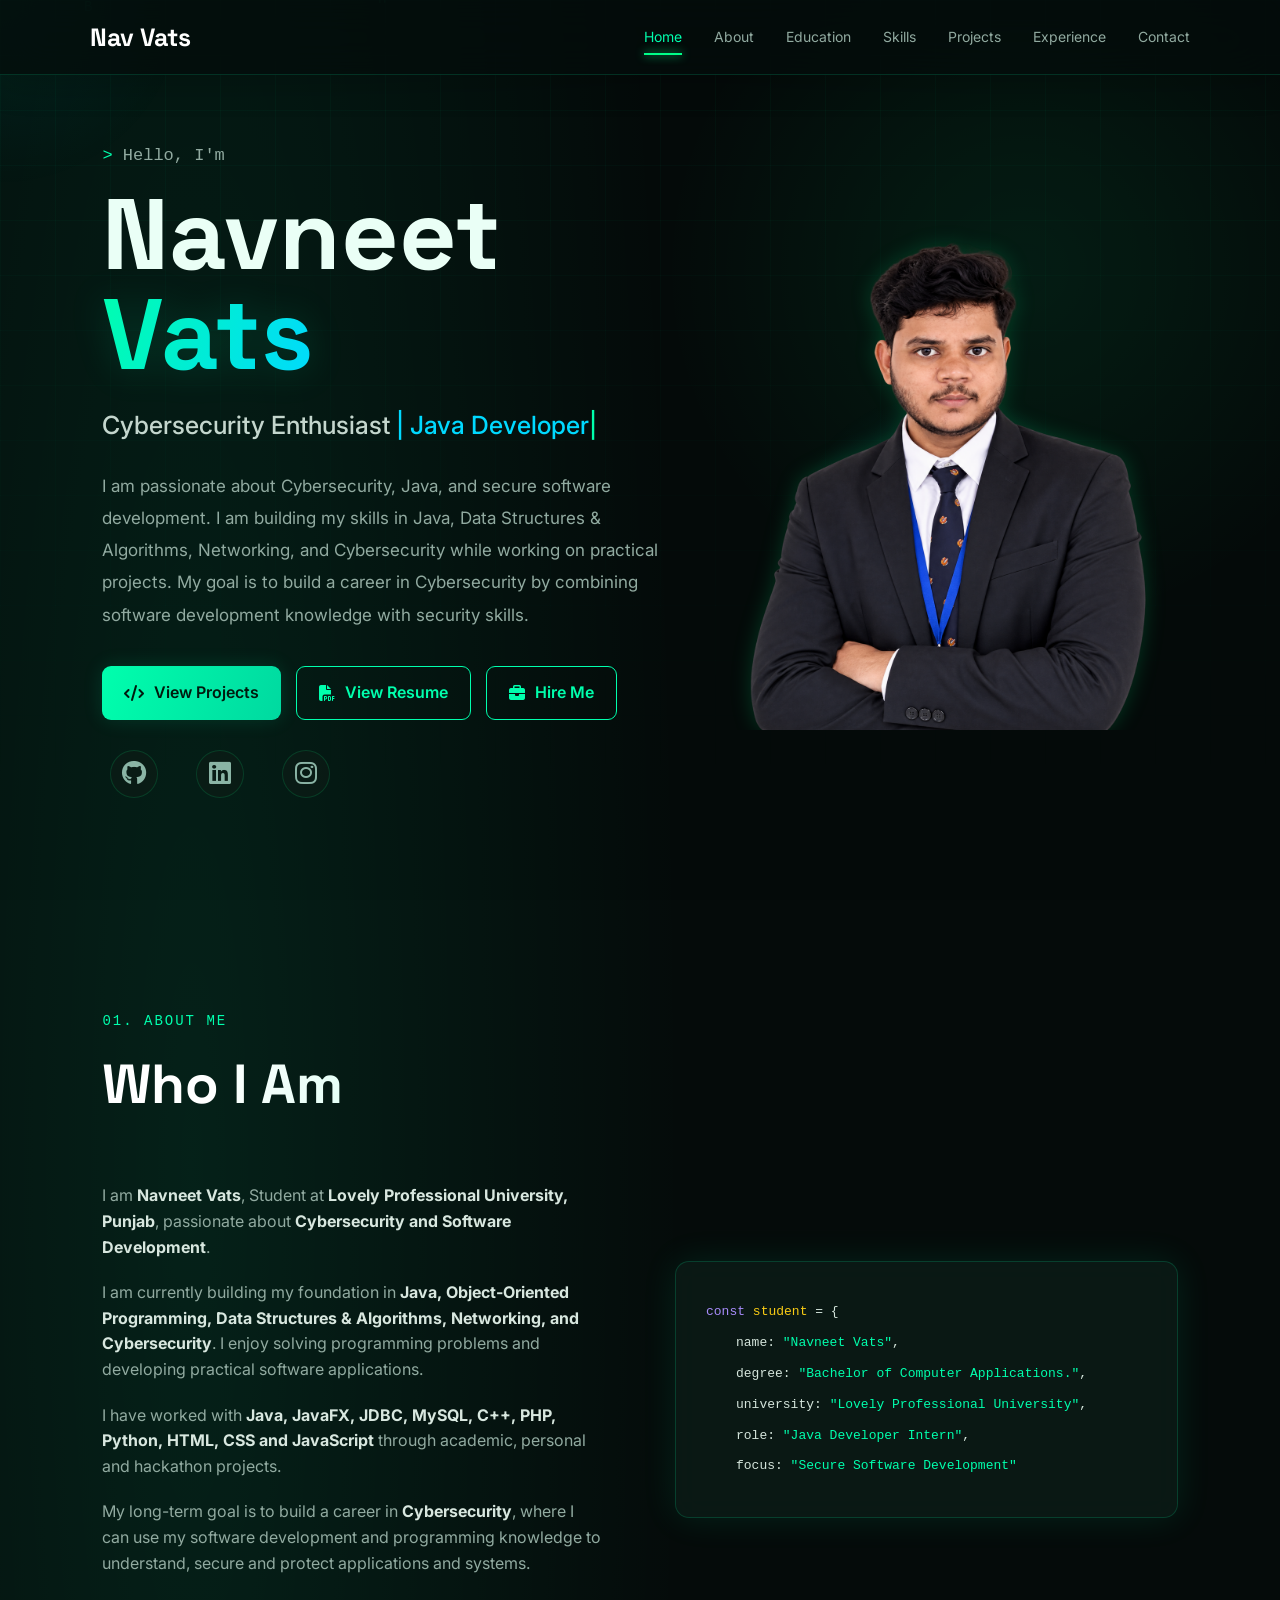
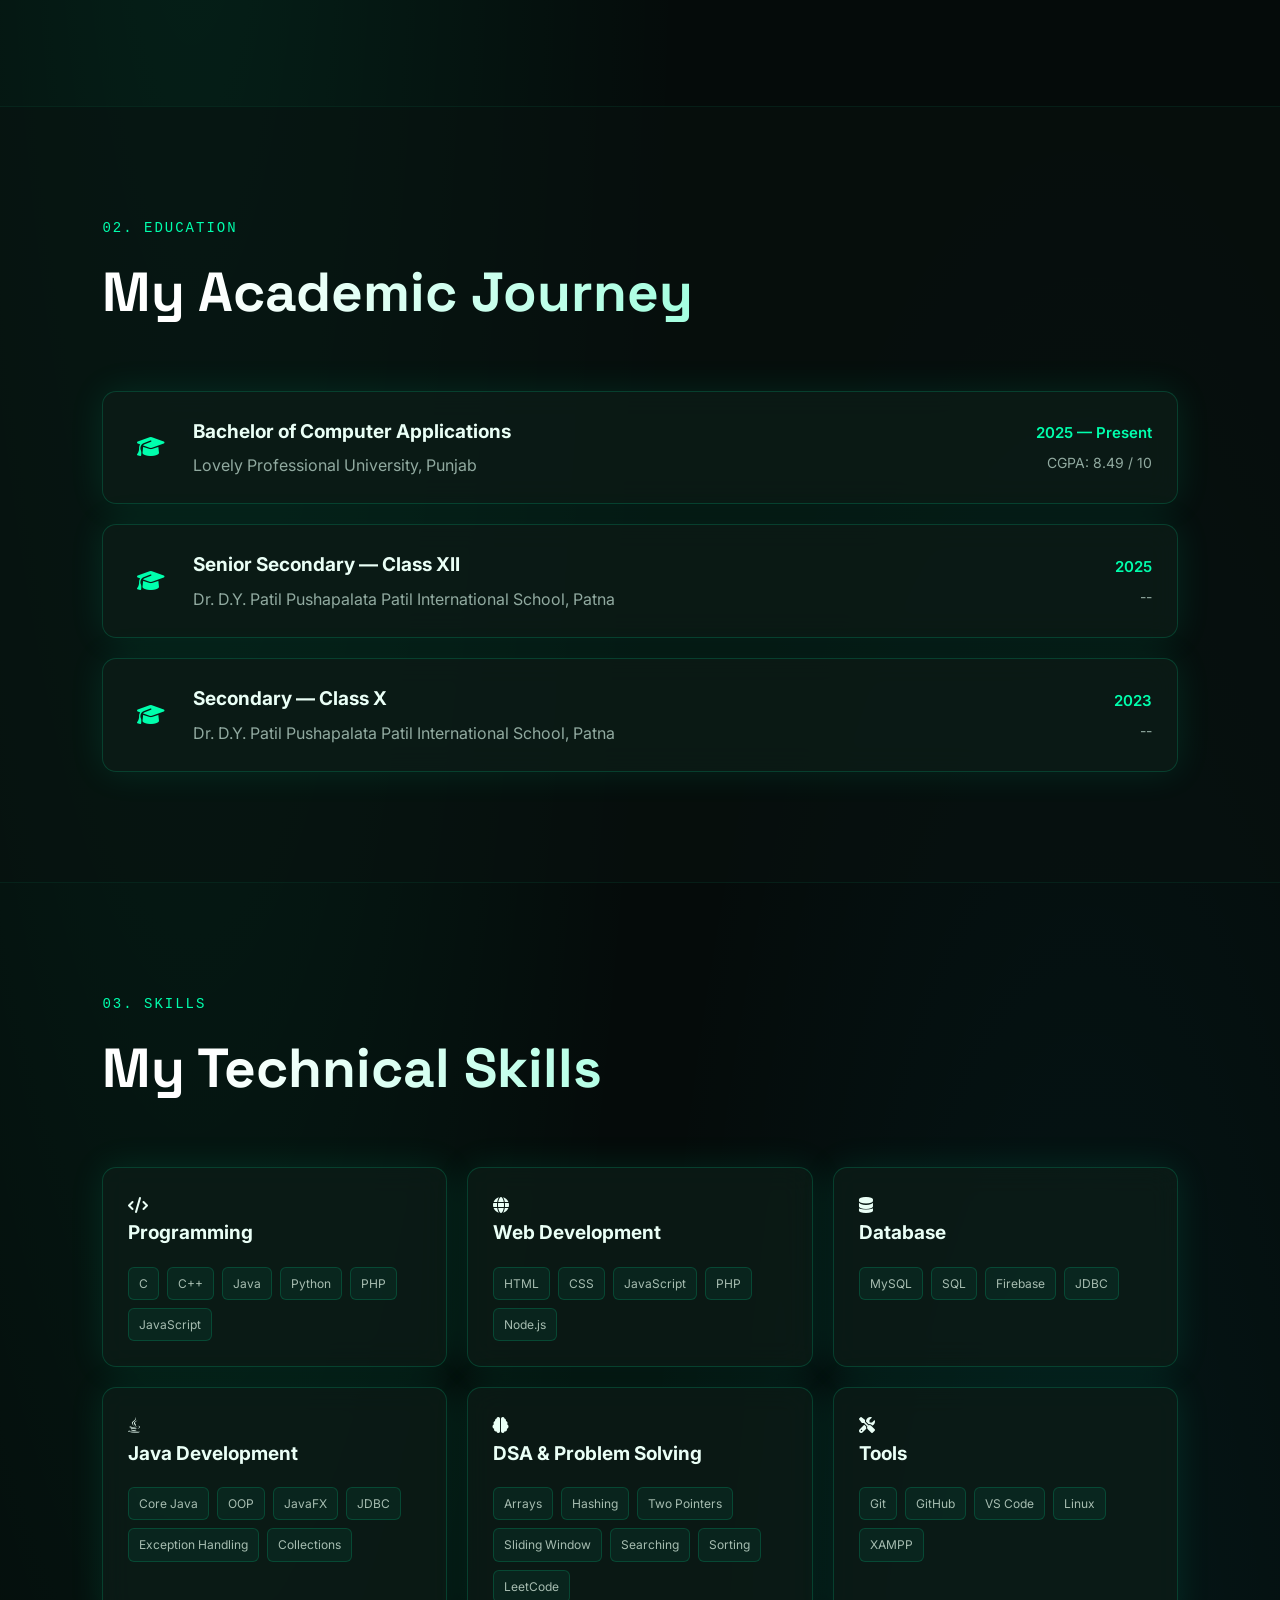
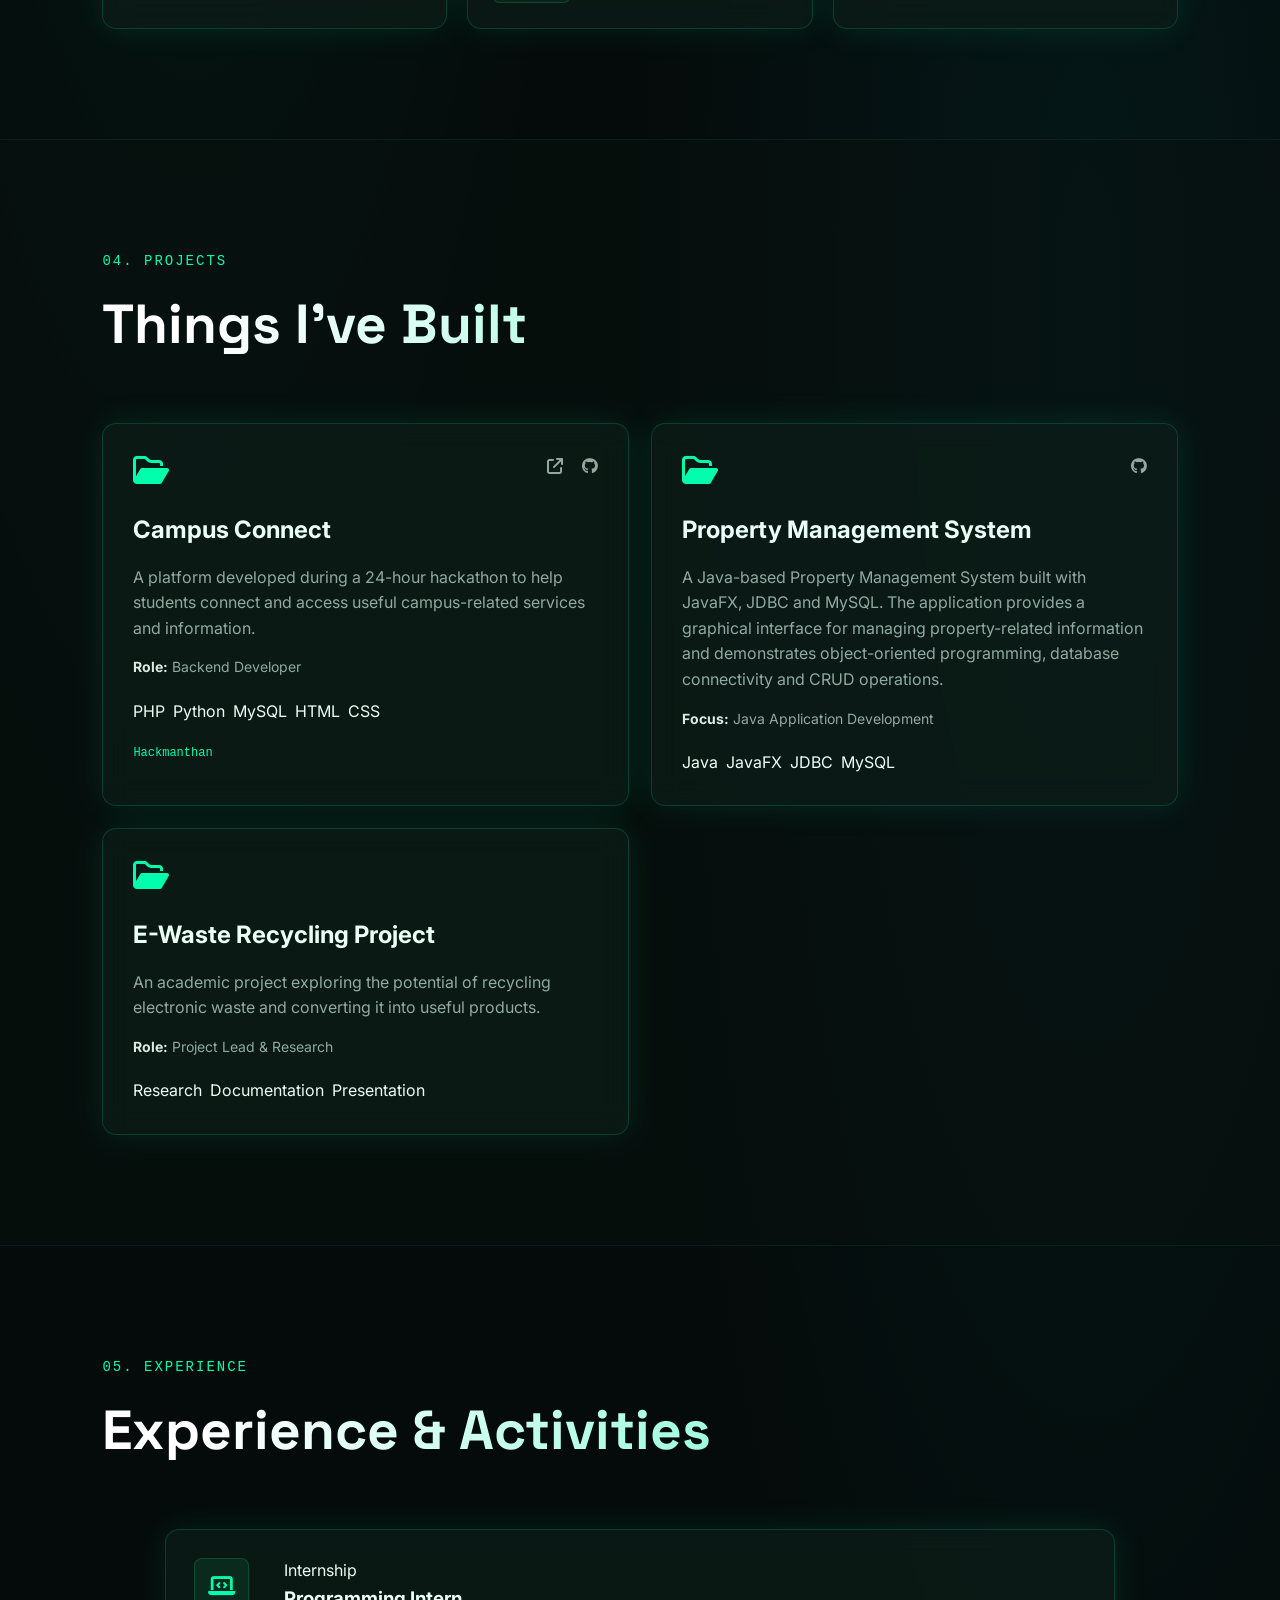
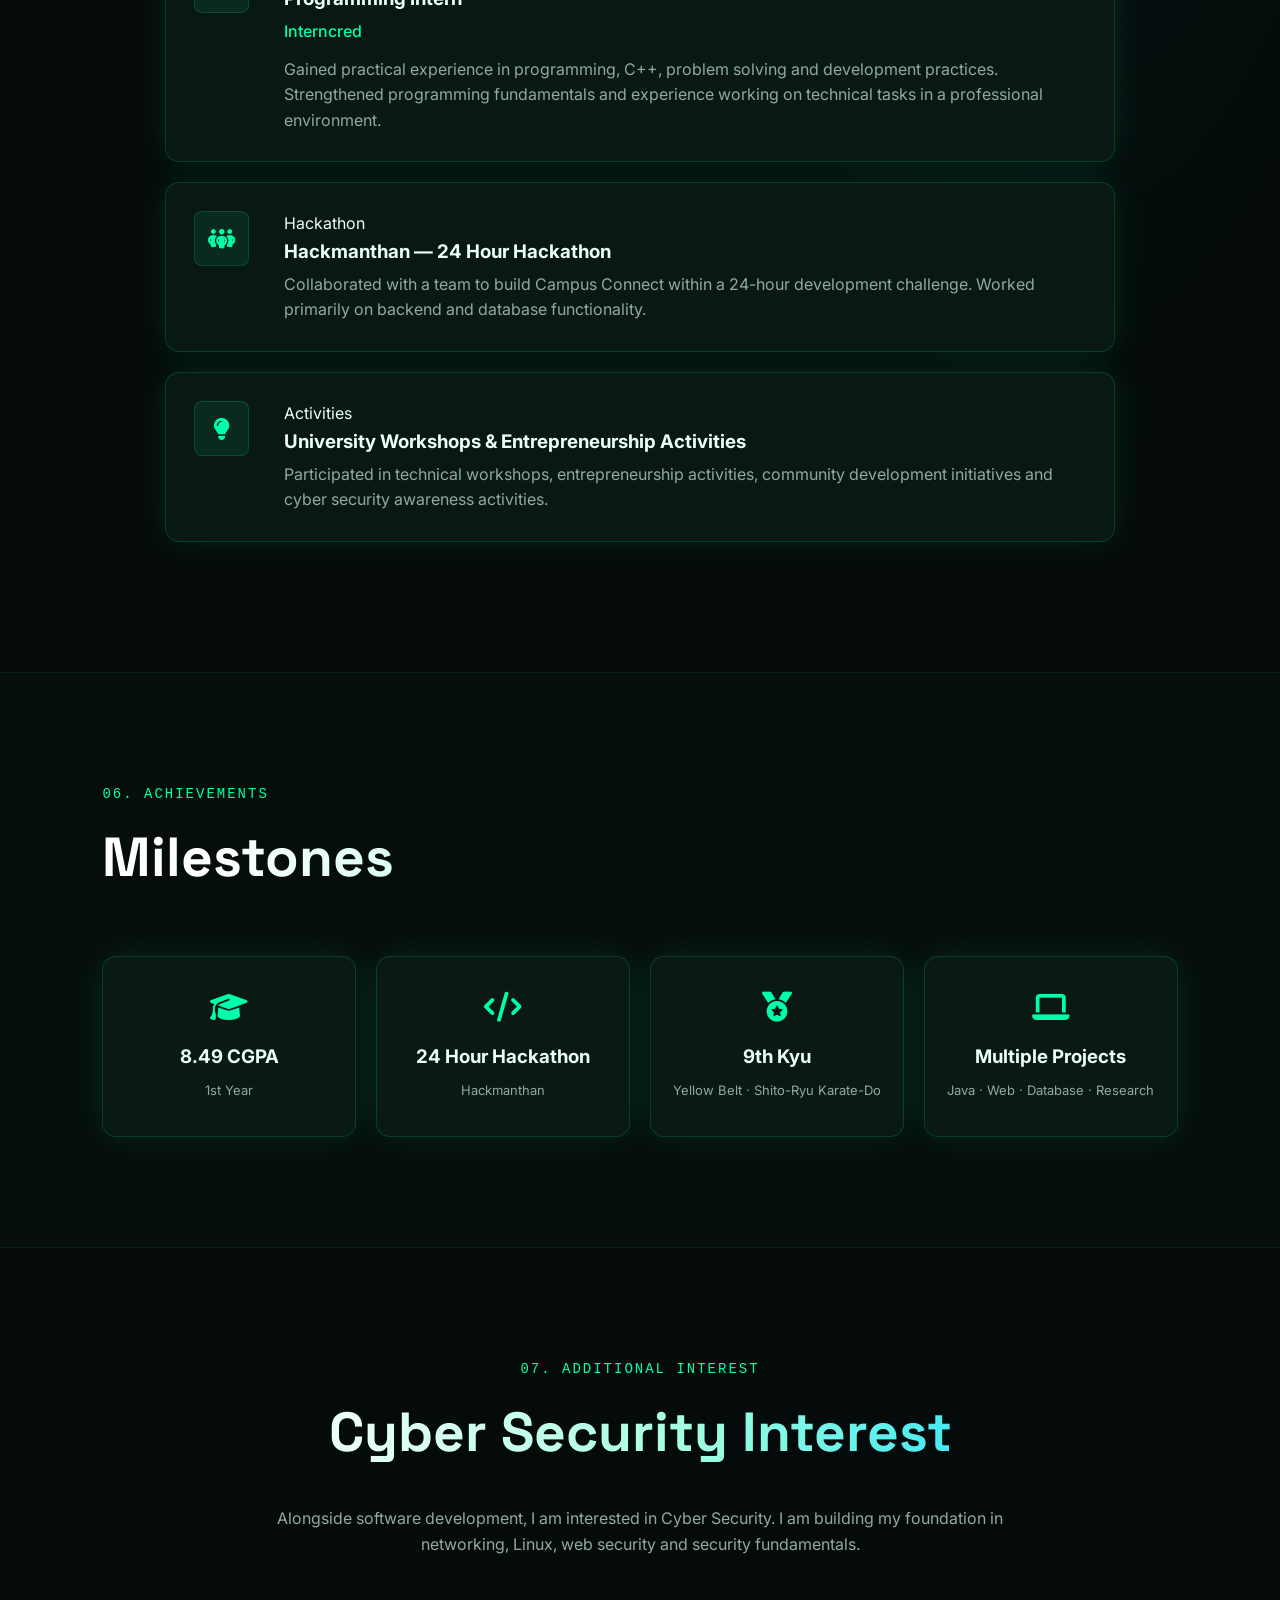
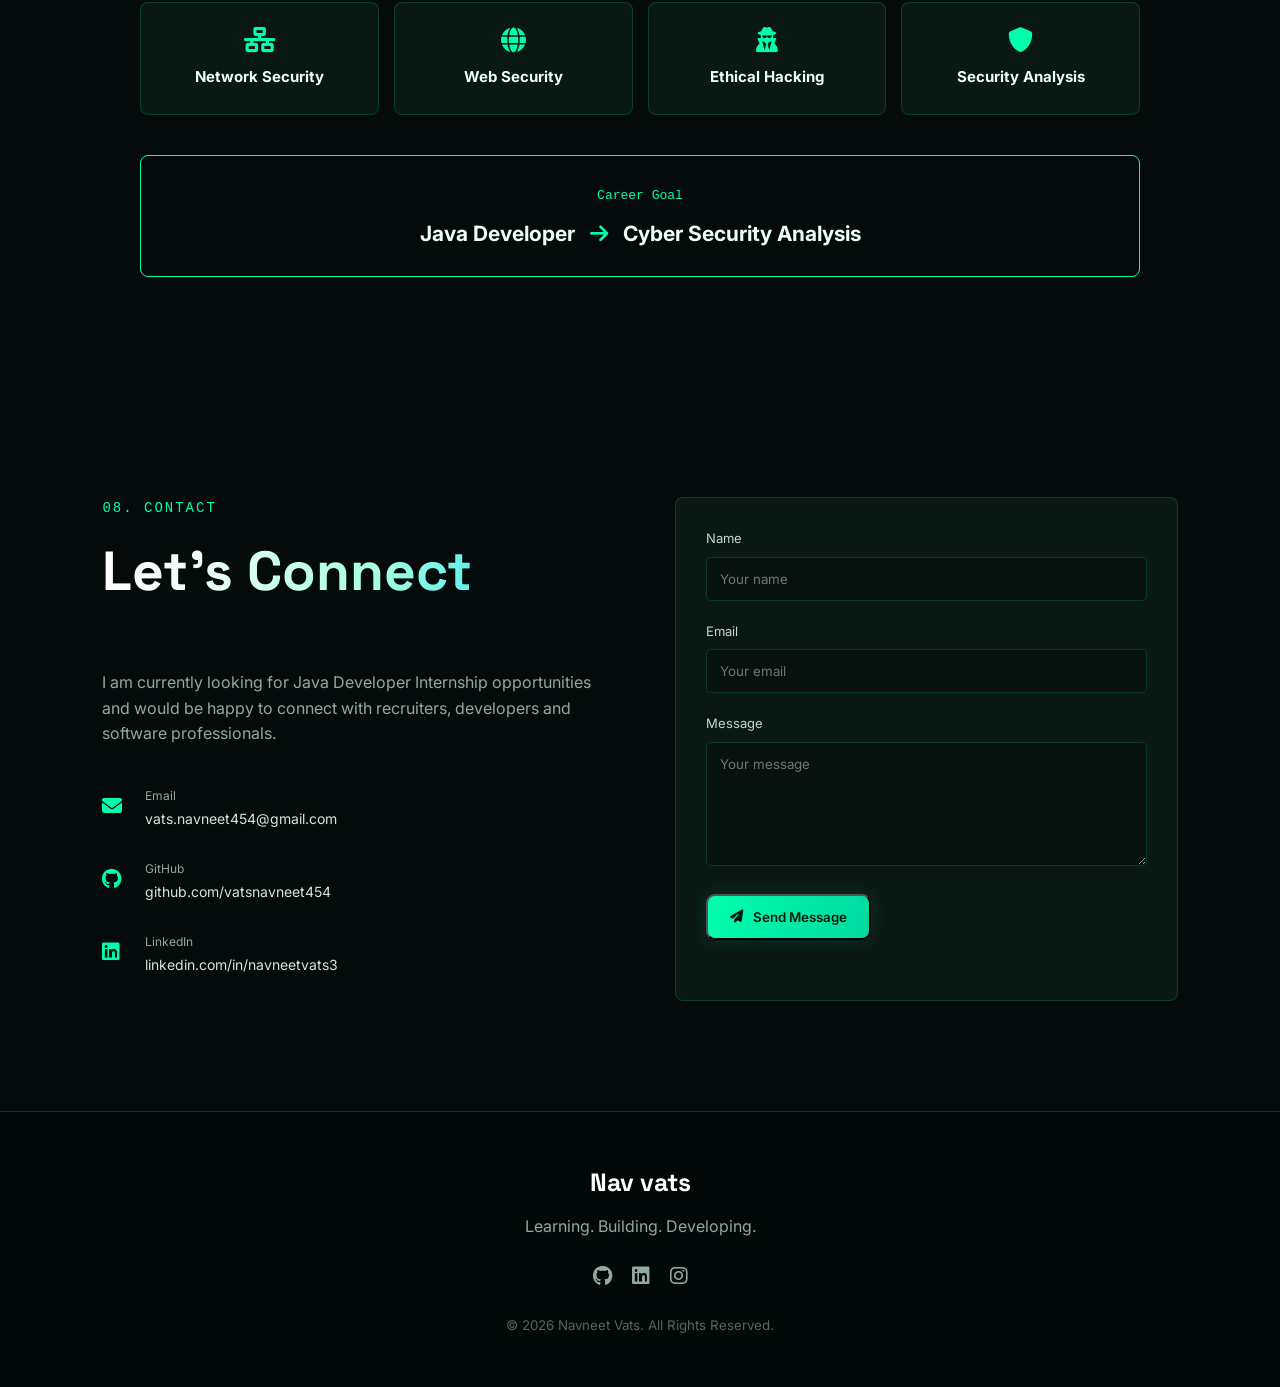
==== commit 87c7f780: "chanegs" ====
--- a/index.html
+++ b/index.html
@@ -136,7 +136,7 @@
                     View Projects
                 </a>
 
-                <a href="https://drive.google.com/file/d/1vSnh-VGX77trzuijoDukXDa2IkFytFRt/view?usp=drive_link"
+                <a href="https://drive.google.com/file/d/19n9oy6nRc5n5wvZgZRTHS4Mjpx4ph6yG/view?usp=drive_link"
                     class="btn secondary" target="_blank" rel="noopener noreferrer" aria-label="View Resume">
                     <i class="fa-solid fa-file-pdf"></i>
                     View Resume
